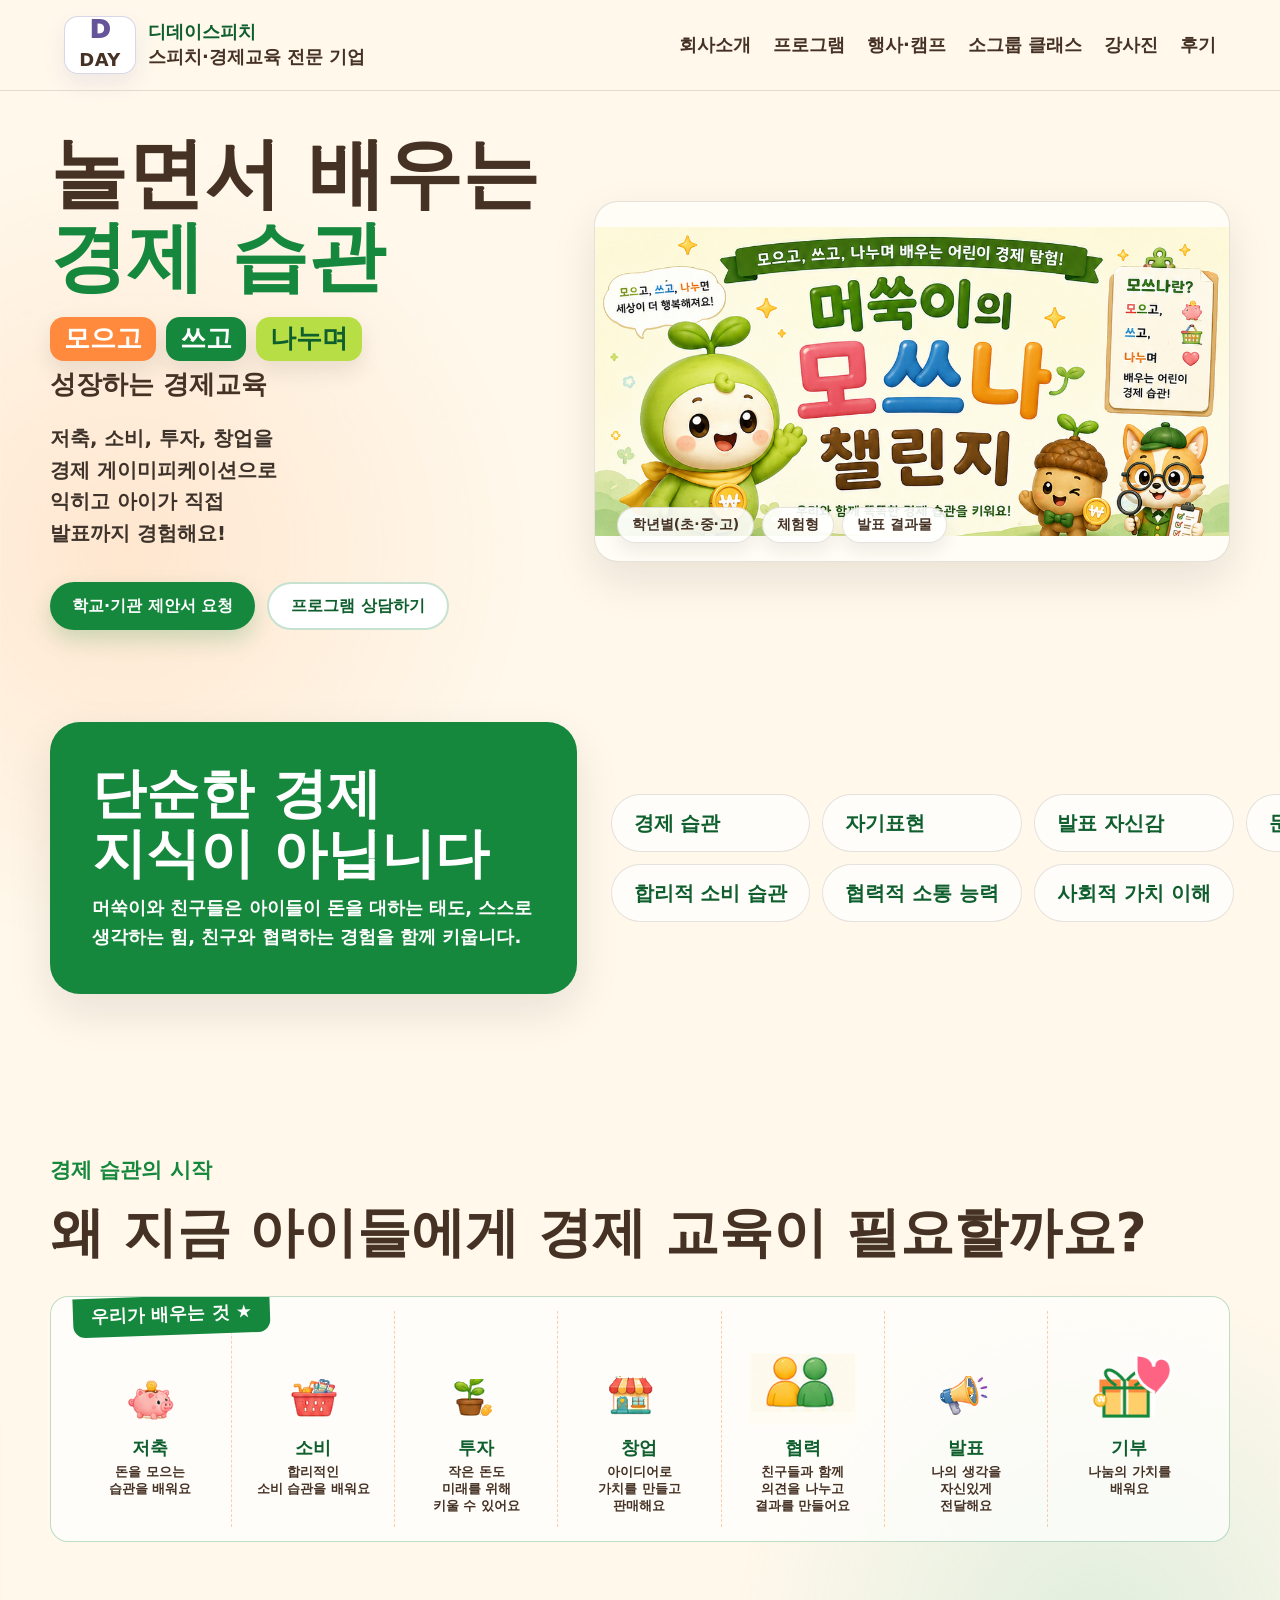
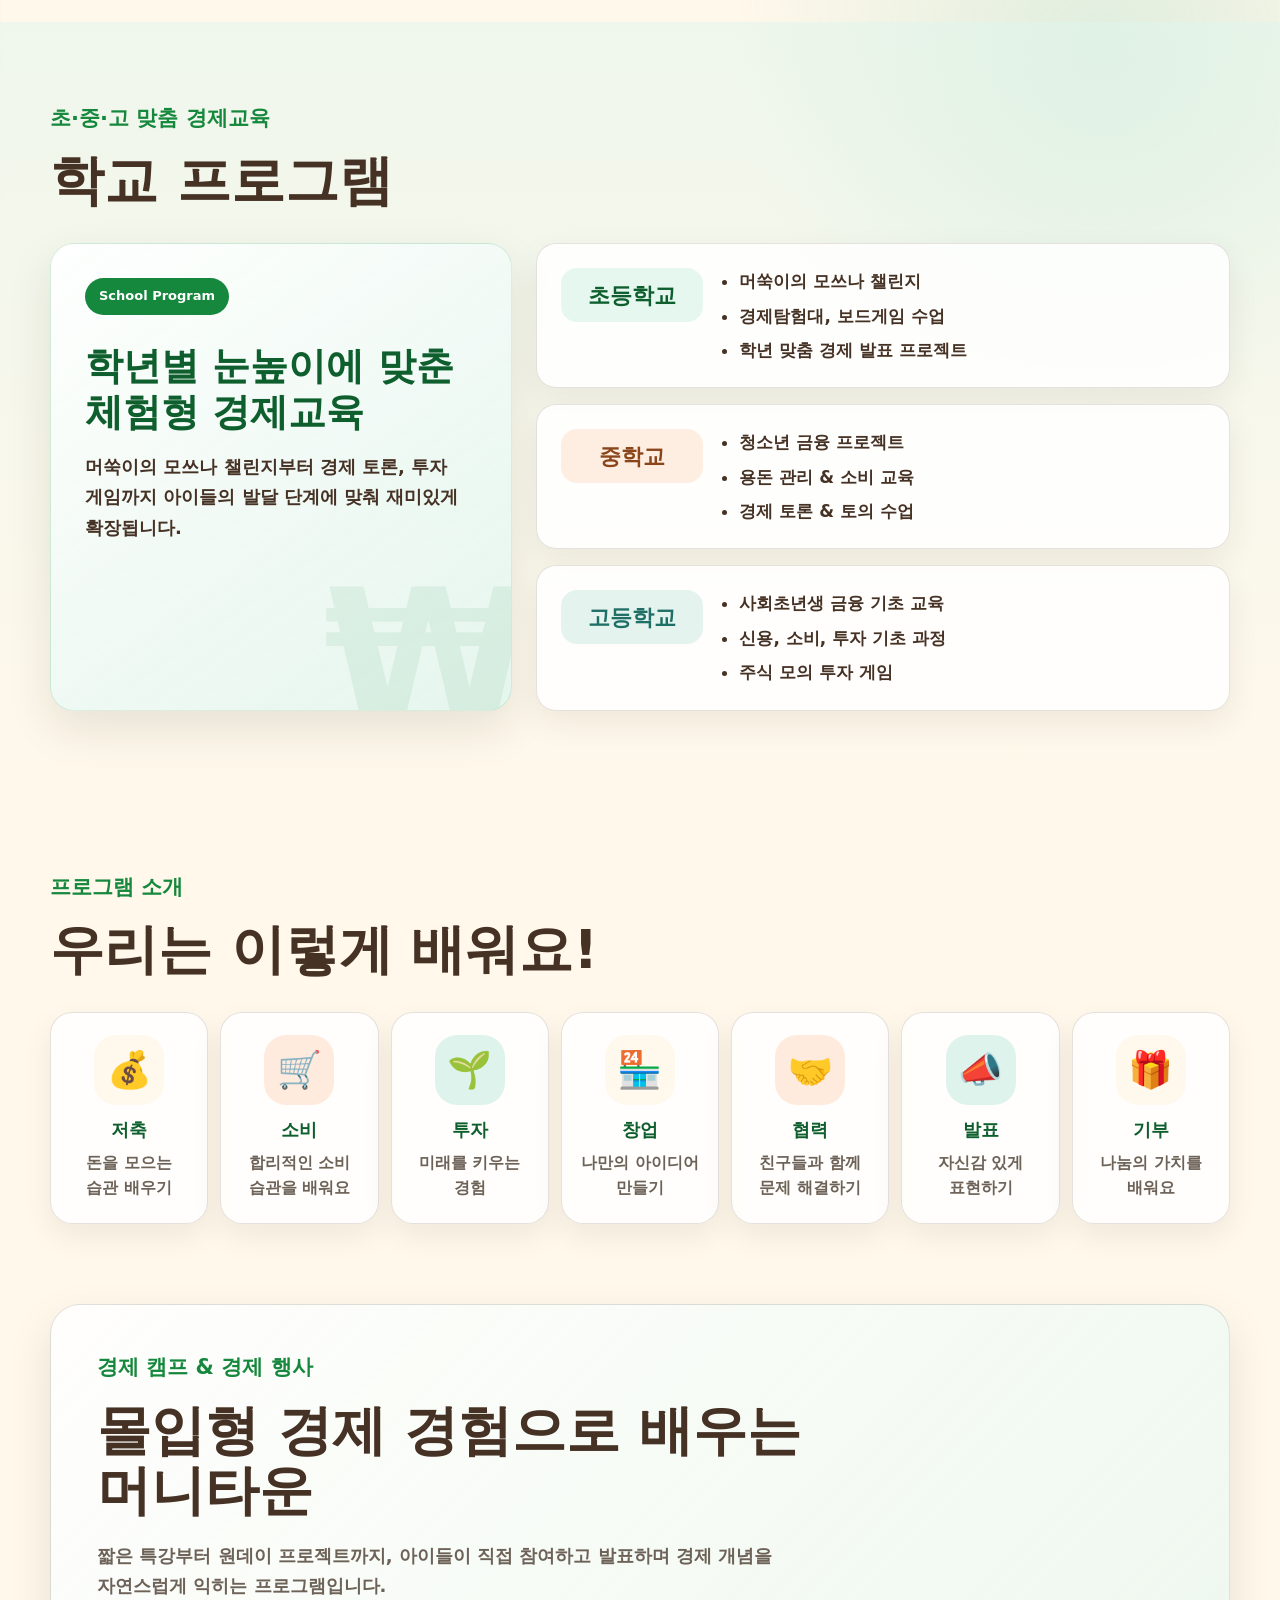
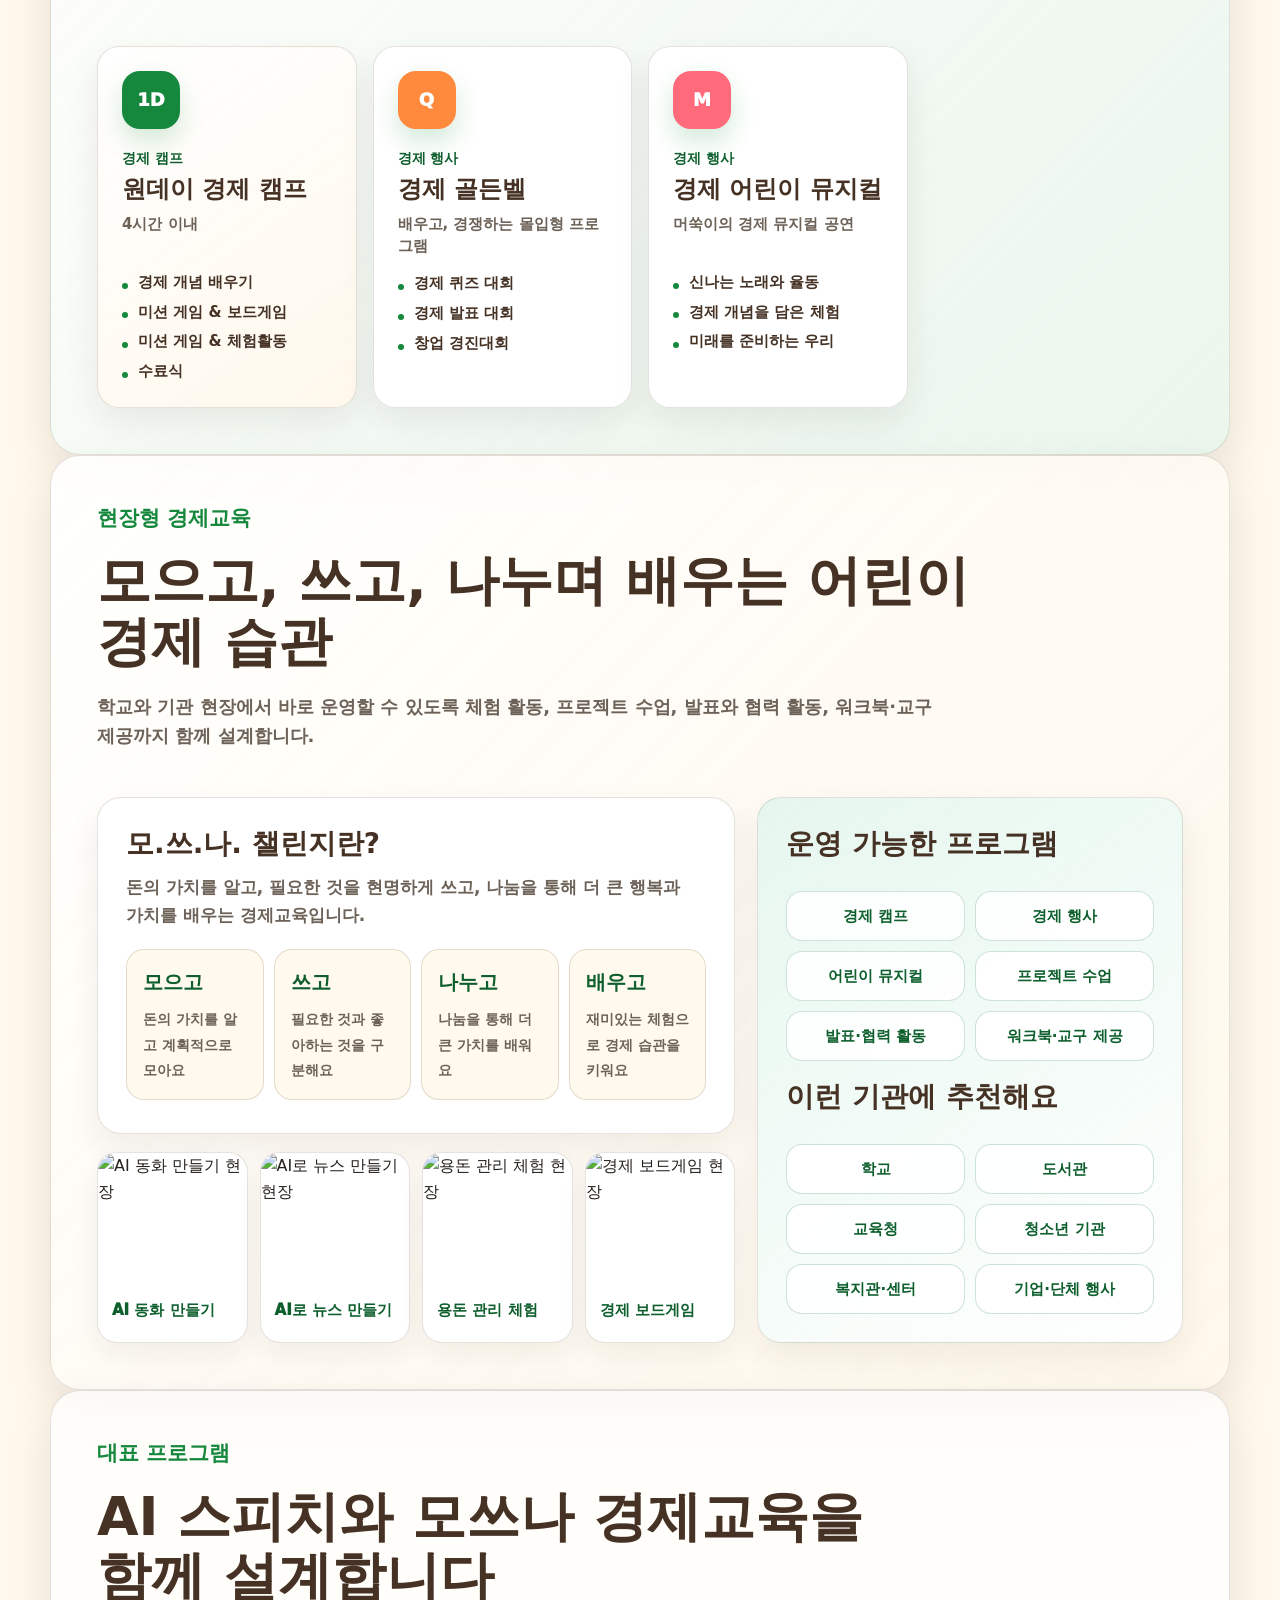
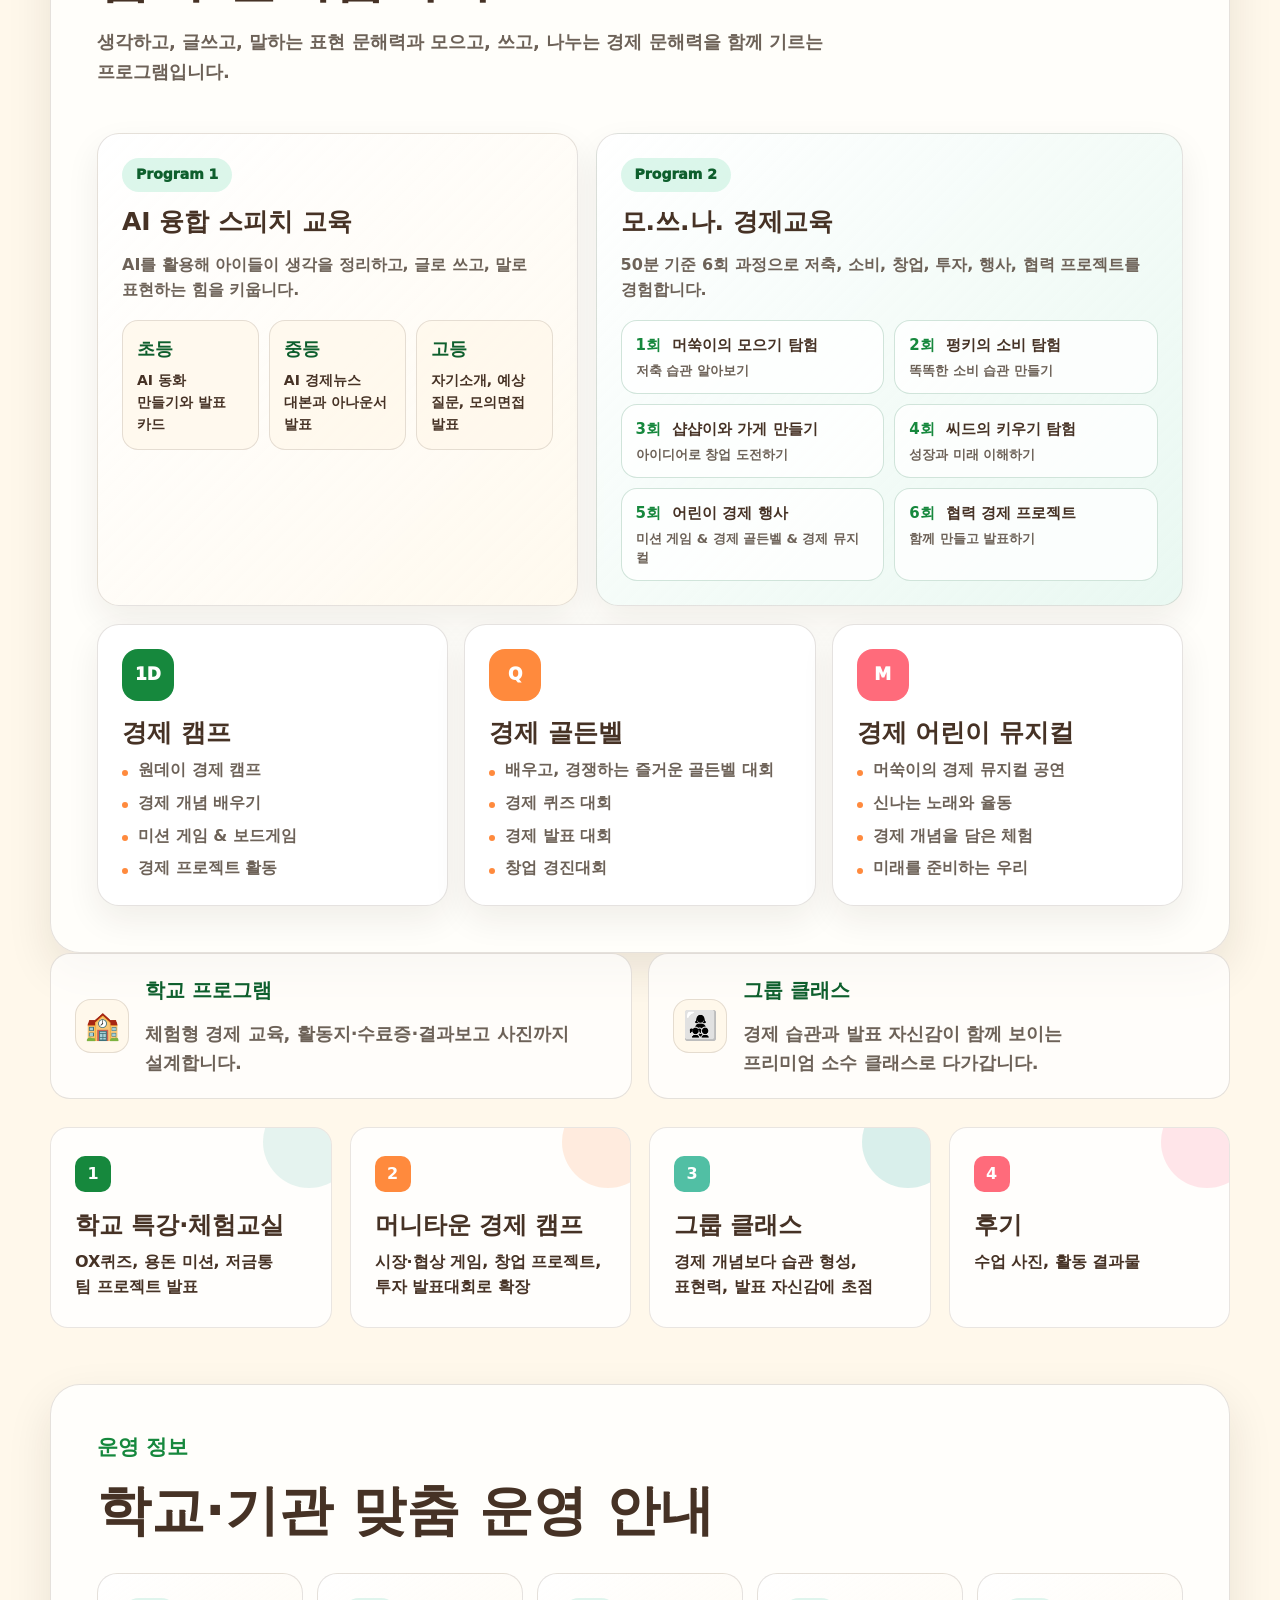
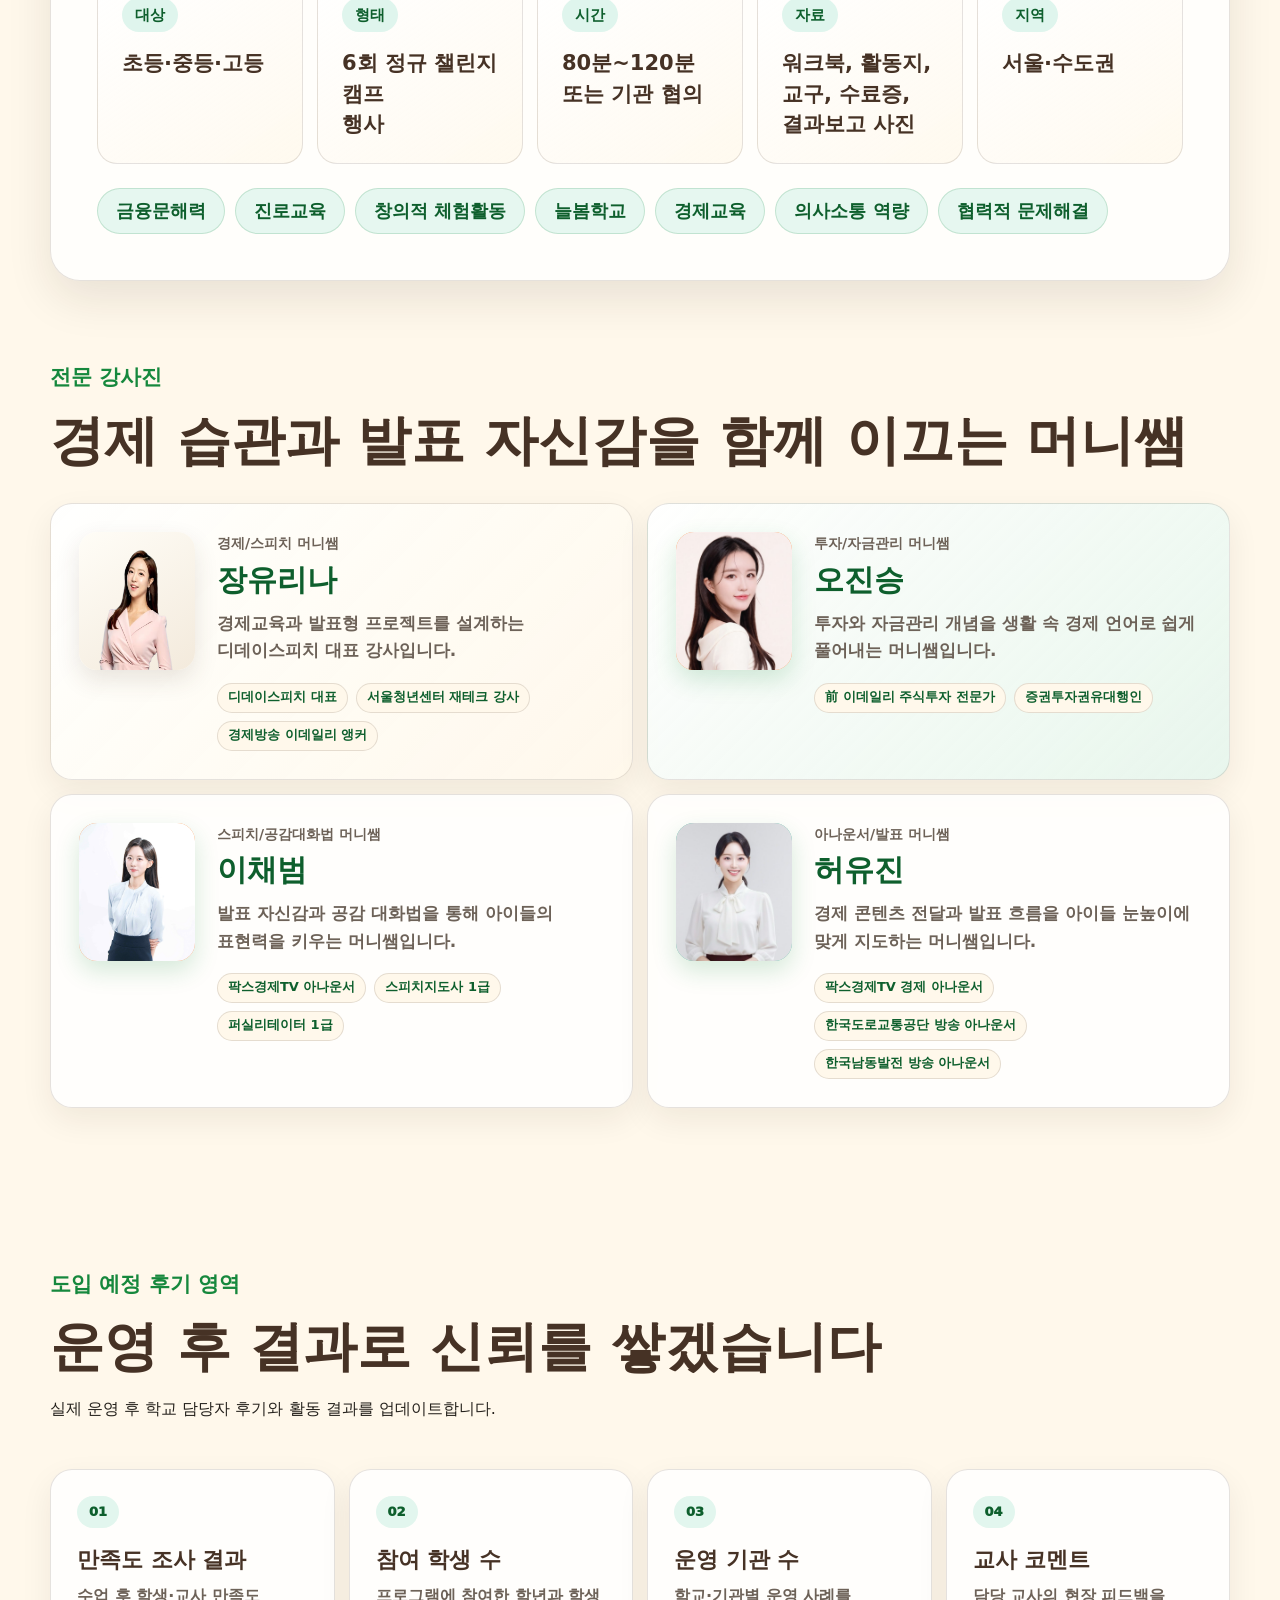
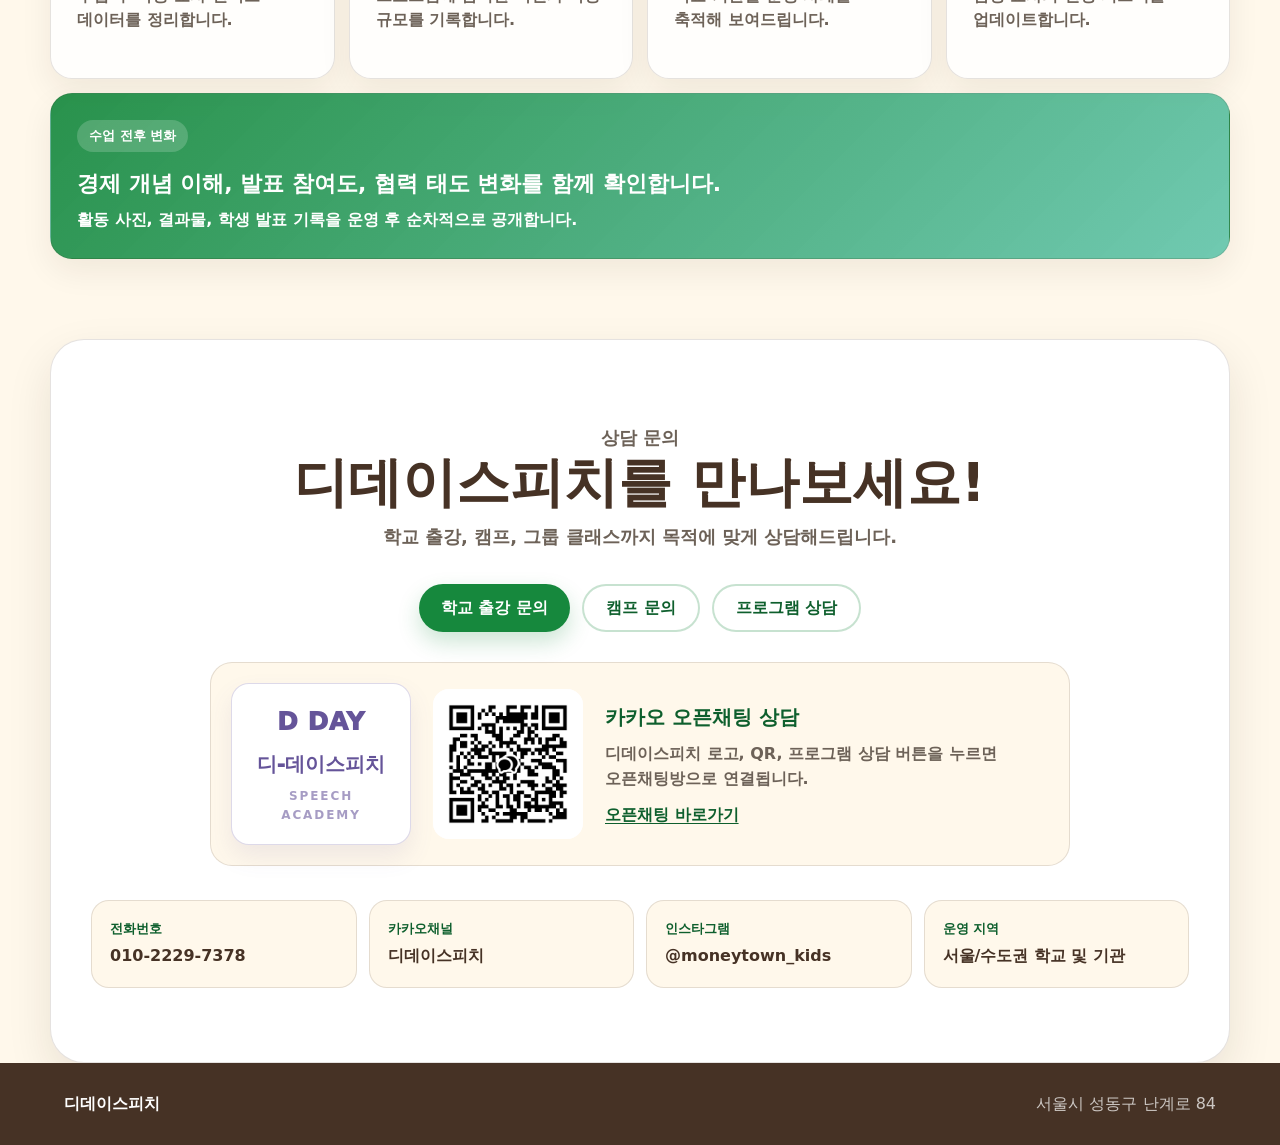
==== index.html @ 986b4254 "Add files via upload" ====
﻿<!doctype html>
<html lang="ko">
  <head>
    <meta charset="utf-8" />
    <meta name="viewport" content="width=device-width, initial-scale=1" />
    <title>머쑥이와 친구들 | 어린이 경제 교육 프로그램</title>
    <meta
      name="description"
      content="머쑥이와 친구들과 함께 경제 미션을 해결하며 똑똑한 돈 습관과 발표 자신감을 키우는 어린이 경제 교육 프로그램입니다."
    />
    <link rel="stylesheet" href="./styles.css" />
  </head>
  <body>
    <header class="site-header">
      <a class="brand" href="#top" aria-label="머쑥이와 친구들 홈">
        <span class="brand-logo dday-brand-logo" aria-hidden="true">
          <b>D</b>
          <small>DAY</small>
        </span>
        <span>
          <strong>디데이스피치</strong>
          <small>스피치·경제교육 전문 기업</small>
        </span>
      </a>
      <nav class="nav" aria-label="주요 메뉴">
        <a href="./about.html">회사소개</a>
        <a href="#characters">프로그램</a>
        <a href="#camp">행사·캠프</a>
        <a href="#small-group">소그룹 클래스</a>
        <a href="#teachers">강사진</a>
        <a href="#reviews">후기</a>
      </nav>
    </header>

    <main id="top">
      <section class="hero section">
        <div class="hero-copy">
          <h1><span class="title-line">놀면서 배우는</span><br /><span>경제 습관</span></h1>
          <div class="mosseuna-statement" aria-label="모쓰나 브랜드 메시지">
            <span class="mosseuna-word mosseuna-mo">모으고</span>
            <span class="mosseuna-word mosseuna-sseu">쓰고</span>
            <span class="mosseuna-word mosseuna-na">나누며</span>
            <strong>성장하는 경제교육</strong>
          </div>
          <p class="hero-lead">
            저축, 소비, 투자, 창업을<br />
            경제 게이미피케이션으로<br />
            익히고 아이가 직접<br />
            발표까지 경험해요!
          </p>
          <div class="hero-actions">
            <a class="button primary" href="#contact">학교·기관 제안서 요청</a>
            <a class="button secondary" href="https://open.kakao.com/o/sc5iolvi" target="_blank" rel="noopener">프로그램 상담하기</a>
          </div>
        </div>
        <div class="hero-visual" aria-label="머니타운 캐릭터 소개 이미지">
          <div class="hero-badges" aria-label="프로그램 특징">
            <span>학년별(초·중·고)</span>
            <span>체험형</span>
            <span>발표 결과물</span>
          </div>
          <img src="./mosseuna-challenge-hero.png" alt="머쑥이의 모쓰나 챌린지" />
        </div>
      </section>

      <section class="section proof-section">
        <div class="proof-copy">
          <h2>단순한 경제 지식이 아닙니다</h2>
          <p>
            머쑥이와 친구들은 아이들이 돈을 대하는 태도, 스스로 생각하는 힘,
            친구와 협력하는 경험을 함께 키웁니다.
          </p>
        </div>
        <div class="proof-points">
          <span>경제 습관</span>
          <span>자기표현</span>
          <span>발표 자신감</span>
          <span>문제 해결력</span>
                    <span>합리적 소비 습관</span>
          <span>협력적 소통 능력</span>
          <span>사회적 가치 이해</span>
        </div>
      </section>

      <section class="section" id="why">
        <div class="section-heading">
          <p class="eyebrow">경제 습관의 시작</p>
          <h2>왜 지금 아이들에게 경제 교육이 필요할까요?</h2>
        </div>
        <div class="learn-strip">
          <article>
            <img class="learn-icon" src="./learn-saving.png" alt="" />
            <h3>저축</h3>
            <p>돈을 모으는<br />습관을 배워요</p>
          </article>
          <article>
            <img class="learn-icon" src="./learn-spending.png" alt="" />
            <h3>소비</h3>
            <p>합리적인<br />소비 습관을 배워요</p>
          </article>
          <article>
            <img class="learn-icon" src="./learn-investing.png" alt="" />
            <h3>투자</h3>
            <p>작은 돈도<br />미래를 위해<br />키울 수 있어요</p>
          </article>
          <article>
            <img class="learn-icon" src="./learn-startup.png" alt="" />
            <h3>창업</h3>
            <p>아이디어로<br />가치를 만들고<br />판매해요</p>
          </article>
          <article>
            <img class="learn-icon" src="./learn-teamwork.png" alt="" />
            <h3>협력</h3>
            <p>친구들과 함께<br />의견을 나누고<br />결과를 만들어요</p>
          </article>
          <article>
            <img class="learn-icon" src="./learn-presentation.png" alt="" />
            <h3>발표</h3>
            <p>나의 생각을<br />자신있게<br />전달해요</p>
          </article>
          <article>
            <img class="learn-icon" src="./learn-giving.png" alt="" />
            <h3>기부</h3>
            <p>나눔의 가치를<br />배워요</p>
          </article>
        </div>
      </section>

      <section class="section character-section" id="characters">
        <div class="section-heading">
          <p class="eyebrow">초·중·고 맞춤 경제교육</p>
          <h2>학교 프로그램</h2>
        </div>
        <div class="school-program-visual">
          <div class="school-program-lead">
            <span>School Program</span>
            <h3>학년별 눈높이에 맞춘 체험형 경제교육</h3>
            <p>
              머쑥이의 모쓰나 챌린지부터 경제 토론, 투자 게임까지
              아이들의 발달 단계에 맞춰 재미있게 확장됩니다.
            </p>
          </div>
          <div class="school-program-cards">
            <article>
              <span class="school-level">초등학교</span>
              <ul>
                <li>머쑥이의 모쓰나 챌린지</li>
                <li>경제탐험대, 보드게임 수업</li>
                <li>학년 맞춤 경제 발표 프로젝트</li>
              </ul>
            </article>
            <article>
              <span class="school-level">중학교</span>
              <ul>
                <li>청소년 금융 프로젝트</li>
                <li>용돈 관리 & 소비 교육</li>
                <li>경제 토론 & 토의 수업</li>
              </ul>
            </article>
            <article>
              <span class="school-level">고등학교</span>
              <ul>
                <li>사회초년생 금융 기초 교육</li>
                <li>신용, 소비, 투자 기초 과정</li>
                <li>주식 모의 투자 게임</li>
              </ul>
            </article>
          </div>
        </div>
      </section>

      <section class="section learning-section">
        <div class="section-heading">
          <p class="eyebrow">프로그램 소개</p>
          <h2>우리는 이렇게 배워요!</h2>
        </div>
        <div class="learn-grid">
          <article><span class="learn-grid-emoji">💰</span><h3>저축</h3><p>돈을 모으는<br />습관 배우기</p></article>
          <article><span class="learn-grid-emoji">🛒</span><h3>소비</h3><p>합리적인 소비<br /><span class="nowrap">습관을 배워요</span></p></article>
          <article><span class="learn-grid-emoji">🌱</span><h3>투자</h3><p>미래를 키우는 경험</p></article>
          <article><span class="learn-grid-emoji">🏪</span><h3>창업</h3><p>나만의 아이디어<br />만들기</p></article>
          <article><span class="learn-grid-emoji">🤝</span><h3>협력</h3><p>친구들과 함께<br /><span class="nowrap">문제 해결하기</span></p></article>
          <article><span class="learn-grid-emoji">📣</span><h3>발표</h3><p>자신감 있게<br />표현하기</p></article>
          <article><span class="learn-grid-emoji">🎁</span><h3>기부</h3><p>나눔의 가치를<br />배워요</p></article>
        </div>
      </section>

      <section class="section event-camp-section" id="camp">
        <div class="section-heading">
          <p class="eyebrow">경제 캠프 & 경제 행사</p>
          <h2>몰입형 경제 경험으로 배우는 머니타운</h2>
          <p>
            짧은 특강부터 원데이 프로젝트까지, 아이들이 직접 참여하고 발표하며
            경제 개념을 자연스럽게 익히는 프로그램입니다.
          </p>
        </div>
        <div class="event-camp-grid">
          <article class="event-camp-card featured">
            <div class="event-camp-icon" aria-hidden="true">1D</div>
            <p class="event-camp-kicker">경제 캠프</p>
            <h3>원데이 경제 캠프</h3>
            <strong>4시간 이내</strong>
            <ul>
              <li>경제 개념 배우기</li>
              <li>미션 게임 & 보드게임</li>
              <li>미션 게임 & 체험활동</li>
              <li>수료식</li>
            </ul>
          </article>
          <article class="event-camp-card">
            <div class="event-camp-icon orange" aria-hidden="true">Q</div>
            <p class="event-camp-kicker">경제 행사</p>
            <h3>경제 골든벨</h3>
            <strong>배우고, 경쟁하는 몰입형 프로그램</strong>
            <ul>
              <li>경제 퀴즈 대회</li>
              <li>경제 발표 대회</li>
              <li>창업 경진대회</li>
            </ul>
          </article>
          <article class="event-camp-card">
            <div class="event-camp-icon pink" aria-hidden="true">M</div>
            <p class="event-camp-kicker">경제 행사</p>
            <h3>경제 어린이 뮤지컬</h3>
            <strong>머쑥이의 경제 뮤지컬 공연</strong>
            <ul>
              <li>신나는 노래와 율동</li>
              <li>경제 개념을 담은 체험</li>
              <li>미래를 준비하는 우리</li>
            </ul>
          </article>
        </div>
      </section>

      <section class="section field-program-section">
        <div class="section-heading">
          <p class="eyebrow">현장형 경제교육</p>
          <h2>모으고, 쓰고, 나누며 배우는 어린이 경제 습관</h2>
          <p>
            학교와 기관 현장에서 바로 운영할 수 있도록 체험 활동, 프로젝트 수업,
            발표와 협력 활동, 워크북·교구 제공까지 함께 설계합니다.
          </p>
        </div>
        <div class="field-program-layout">
          <div class="field-program-copy">
            <article class="mosseuna-definition">
              <h3>모.쓰.나. 챌린지란?</h3>
              <p>돈의 가치를 알고, 필요한 것을 현명하게 쓰고, 나눔을 통해 더 큰 행복과 가치를 배우는 경제교육입니다.</p>
              <div class="mosseuna-meaning-grid">
                <div><b>모으고</b><span>돈의 가치를 알고 계획적으로 모아요</span></div>
                <div><b>쓰고</b><span>필요한 것과 좋아하는 것을 구분해요</span></div>
                <div><b>나누고</b><span>나눔을 통해 더 큰 가치를 배워요</span></div>
                <div><b>배우고</b><span>재미있는 체험으로 경제 습관을 키워요</span></div>
              </div>
            </article>
            <div class="field-photo-grid" aria-label="현장 활동 예시">
              <article>
                <img src="./assets/리플렛1.jpg" alt="AI 동화 만들기 현장" />
                <strong>AI 동화 만들기</strong>
              </article>
              <article>
                <img src="./assets/리플렛1.jpg" alt="AI로 뉴스 만들기 현장" />
                <strong>AI로 뉴스 만들기</strong>
              </article>
              <article>
                <img src="./assets/리플렛1.jpg" alt="용돈 관리 체험 현장" />
                <strong>용돈 관리 체험</strong>
              </article>
              <article>
                <img src="./assets/리플렛1.jpg" alt="경제 보드게임 현장" />
                <strong>경제 보드게임</strong>
              </article>
            </div>
          </div>
          <aside class="field-program-panel">
            <h3>운영 가능한 프로그램</h3>
            <div class="field-program-items">
              <span>경제 캠프</span>
              <span>경제 행사</span>
              <span>어린이 뮤지컬</span>
              <span>프로젝트 수업</span>
              <span>발표·협력 활동</span>
              <span>워크북·교구 제공</span>
            </div>
            <h3>이런 기관에 추천해요</h3>
            <div class="field-target-grid">
              <span>학교</span>
              <span>도서관</span>
              <span>교육청</span>
              <span>청소년 기관</span>
              <span>복지관·센터</span>
              <span>기업·단체 행사</span>
            </div>
          </aside>
        </div>
      </section>

      <section class="section leaflet-section" id="leaflet-programs">
        <div class="section-heading">
          <p class="eyebrow">대표 프로그램</p>
          <h2>AI 스피치와 모쓰나 경제교육을 함께 설계합니다</h2>
          <p>
            생각하고, 글쓰고, 말하는 표현 문해력과 모으고, 쓰고, 나누는
            경제 문해력을 함께 기르는 프로그램입니다.
          </p>
        </div>
        <div class="leaflet-program-grid">
          <article class="leaflet-program-card speech">
            <span>Program 1</span>
            <h3>AI 융합 스피치 교육</h3>
            <p>AI를 활용해 아이들이 생각을 정리하고, 글로 쓰고, 말로 표현하는 힘을 키웁니다.</p>
            <div class="leaflet-levels">
              <div>
                <strong>초등</strong>
                <p>AI 동화 만들기와 발표 카드</p>
              </div>
              <div>
                <strong>중등</strong>
                <p>AI 경제뉴스 대본과 아나운서 발표</p>
              </div>
              <div>
                <strong>고등</strong>
                <p>자기소개, 예상 질문, 모의면접 발표</p>
              </div>
            </div>
          </article>
          <article class="leaflet-program-card economy">
            <span>Program 2</span>
            <h3>모.쓰.나. 경제교육</h3>
            <p>50분 기준 6회 과정으로 저축, 소비, 창업, 투자, 행사, 협력 프로젝트를 경험합니다.</p>
            <ol class="challenge-steps">
              <li><b>1회</b> 머쑥이의 모으기 탐험<small>저축 습관 알아보기</small></li>
              <li><b>2회</b> 펑키의 소비 탐험<small>똑똑한 소비 습관 만들기</small></li>
              <li><b>3회</b> 샵샵이와 가게 만들기<small>아이디어로 창업 도전하기</small></li>
              <li><b>4회</b> 씨드의 키우기 탐험<small>성장과 미래 이해하기</small></li>
              <li><b>5회</b> 어린이 경제 행사<small>미션 게임 & 경제 골든벨 & 경제 뮤지컬</small></li>
              <li><b>6회</b> 협력 경제 프로젝트<small>함께 만들고 발표하기</small></li>
            </ol>
          </article>
        </div>
        <div class="leaflet-mini-grid">
          <article>
            <span class="program-icon">1D</span>
            <h3>경제 캠프</h3>
            <ul>
              <li>원데이 경제 캠프</li>
              <li>경제 개념 배우기</li>
              <li>미션 게임 & 보드게임</li>
              <li>경제 프로젝트 활동</li>
            </ul>
          </article>
          <article>
            <span class="program-icon orange">Q</span>
            <h3>경제 골든벨</h3>
            <ul>
              <li>배우고, 경쟁하는 즐거운 골든벨 대회</li>
              <li>경제 퀴즈 대회</li>
              <li>경제 발표 대회</li>
              <li>창업 경진대회</li>
            </ul>
          </article>
          <article>
            <span class="program-icon pink">M</span>
            <h3>경제 어린이 뮤지컬</h3>
            <ul>
              <li>머쑥이의 경제 뮤지컬 공연</li>
              <li>신나는 노래와 율동</li>
              <li>경제 개념을 담은 체험</li>
              <li>미래를 준비하는 우리</li>
            </ul>
          </article>
        </div>
      </section>

      <section class="section split-note" id="small-group">
        <article>
          <span class="note-icon" aria-hidden="true">🏫</span>
          <strong>학교 프로그램</strong>
          <p>체험형 경제 교육, 활동지·수료증·결과보고 사진까지 설계합니다.</p>
        </article>
        <article>
          <span class="note-icon" aria-hidden="true">👩‍👧‍👦</span>
          <strong>그룹 클래스</strong>
          <p>경제 습관과 발표 자신감이 함께 보이는<br />프리미엄 소수 클래스로 다가갑니다.</p>
        </article>
      </section>

      <section class="section top-core">
        <div class="core-card-grid">
          <article>
            <span>1</span>
            <h3>학교 특강·체험교실</h3>
            <p>OX퀴즈, 용돈 미션, 저금통<br />팀 프로젝트 발표</p>
          </article>
          <article>
            <span>2</span>
            <h3>머니타운 경제 캠프</h3>
            <p>시장·협상 게임, 창업 프로젝트, 투자 발표대회로 확장</p>
          </article>
          <article>
            <span>3</span>
            <h3>그룹 클래스</h3>
            <p>경제 개념보다 습관 형성, 표현력, 발표 자신감에 초점</p>
          </article>
          <article>
            <span>4</span>
            <h3>후기</h3>
            <p>수업 사진, 활동 결과물</p>
          </article>
        </div>
      </section>

      <section class="section operation-section">
        <div class="section-heading">
          <p class="eyebrow">운영 정보</p>
          <h2>학교·기관 맞춤 운영 안내</h2>
        </div>
        <div class="operation-grid">
          <article>
            <span>대상</span>
            <strong>초등·중등·고등</strong>
          </article>
          <article>
            <span>형태</span>
            <strong>6회 정규 챌린지<br />캠프<br />행사</strong>
          </article>
          <article>
            <span>시간</span>
            <strong>80분~120분<br />또는 기관 협의</strong>
          </article>
          <article>
            <span>자료</span>
            <strong>워크북, 활동지, 교구, 수료증, 결과보고 사진</strong>
          </article>
          <article>
            <span>지역</span>
            <strong>서울·수도권</strong>
          </article>
        </div>
        <div class="education-keywords" aria-label="공교육 연계 키워드">
          <span>금융문해력</span>
          <span>진로교육</span>
          <span>창의적 체험활동</span>
          <span>늘봄학교</span>
          <span>경제교육</span>
          <span>의사소통 역량</span>
          <span>협력적 문제해결</span>
        </div>
      </section>

      <section class="section teachers-section" id="teachers">
        <div class="section-heading">
          <p class="eyebrow">전문 강사진</p>
          <h2>경제 습관과 발표 자신감을 함께 이끄는 머니쌤</h2>
        </div>
        <div class="teacher-grid">
          <article class="teacher-card lead-teacher">
            <img class="teacher-photo" src="./assets/teacher-jang-yurina.png" alt="장유리나 프로필 사진" />
            <div>
              <small>경제/스피치 머니쌤</small>
              <strong>장유리나</strong>
              <p>경제교육과 발표형 프로젝트를 설계하는 디데이스피치 대표 강사입니다.</p>
              <ul>
                <li>디데이스피치 대표</li>
                <li>서울청년센터 재테크 강사</li>
                <li>경제방송 이데일리 앵커</li>
              </ul>
            </div>
          </article>
          <article class="teacher-card vice-teacher">
            <img class="teacher-photo" src="[data-uri]" alt="오진승 프로필 사진" />
            <div>
              <small>투자/자금관리 머니쌤</small>
              <strong>오진승</strong>
              <p>투자와 자금관리 개념을 생활 속 경제 언어로 쉽게 풀어내는 머니쌤입니다.</p>
              <ul>
                <li>前 이데일리 주식투자 전문가</li>
                <li>증권투자권유대행인</li>
              </ul>
            </div>
          </article>
          <article class="teacher-card">
            <img class="teacher-photo" src="./assets/teacher-lee-chaebeom.jpg" alt="이채범 프로필 사진" />
            <div>
              <small>스피치/공감대화법 머니쌤</small>
              <strong>이채범</strong>
              <p>발표 자신감과 공감 대화법을 통해 아이들의 표현력을 키우는 머니쌤입니다.</p>
              <ul>
                <li>팍스경제TV 아나운서</li>
                <li>스피치지도사 1급</li>
                <li>퍼실리테이터 1급</li>
              </ul>
            </div>
          </article>
          <article class="teacher-card">
            <img class="teacher-photo" src="[data-uri]" alt="허유진 프로필 사진" />
            <div>
              <small>아나운서/발표 머니쌤</small>
              <strong>허유진</strong>
              <p>경제 콘텐츠 전달과 발표 흐름을 아이들 눈높이에 맞게 지도하는 머니쌤입니다.</p>
              <ul>
                <li>팍스경제TV 경제 아나운서</li>
                <li>한국도로교통공단 방송 아나운서</li>
                <li>한국남동발전 방송 아나운서</li>
              </ul>
            </div>
          </article>
        </div>
      </section>

      <section class="section reviews" id="reviews">
        <div class="section-heading">
          <p class="eyebrow">도입 예정 후기 영역</p>
          <h2>운영 후 결과로 신뢰를 쌓겠습니다</h2>
          <p>실제 운영 후 학교 담당자 후기와 활동 결과를 업데이트합니다.</p>
        </div>
        <div class="review-grid">
          <article class="review-metric">
            <span>01</span>
            <h3>만족도 조사 결과</h3>
            <p>수업 후 학생·교사 만족도 데이터를 정리합니다.</p>
          </article>
          <article class="review-metric">
            <span>02</span>
            <h3>참여 학생 수</h3>
            <p>프로그램에 참여한 학년과 학생 규모를 기록합니다.</p>
          </article>
          <article class="review-metric">
            <span>03</span>
            <h3>운영 기관 수</h3>
            <p>학교·기관별 운영 사례를 축적해 보여드립니다.</p>
          </article>
          <article class="review-metric">
            <span>04</span>
            <h3>교사 코멘트</h3>
            <p>담당 교사의 현장 피드백을 업데이트합니다.</p>
          </article>
          <article class="review-change">
            <span>수업 전후 변화</span>
            <h3>경제 개념 이해, 발표 참여도, 협력 태도 변화를 함께 확인합니다.</h3>
            <p>활동 사진, 결과물, 학생 발표 기록을 운영 후 순차적으로 공개합니다.</p>
          </article>
        </div>
      </section>

      <section class="section contact-section" id="contact">
        <p class="eyebrow">상담 문의</p>
        <h2>디데이스피치를 만나보세요!</h2>
        <p>학교 출강, 캠프, 그룹 클래스까지 목적에 맞게 상담해드립니다.</p>
        <div class="contact-actions">
          <a class="button primary" href="tel:01022297378">학교 출강 문의</a>
          <a class="button secondary" href="tel:01022297378">캠프 문의</a>
          <a class="button secondary" href="https://open.kakao.com/o/sc5iolvi" target="_blank" rel="noopener">프로그램 상담</a>
        </div>
        <div class="kakao-consult">
          <a class="dday-logo-link" href="https://open.kakao.com/o/sc5iolvi" target="_blank" rel="noopener" aria-label="디데이스피치 오픈채팅 바로가기">
            <span class="dday-mark">D DAY</span>
            <strong>디-데이스피치</strong>
            <small>Speech Academy</small>
          </a>
          <img src="./mussook-kakao-qr.png" alt="디데이스피치 카카오 오픈채팅 QR" />
          <div>
            <strong>카카오 오픈채팅 상담</strong>
            <p>디데이스피치 로고, QR, 프로그램 상담 버튼을 누르면 오픈채팅방으로 연결됩니다.</p>
            <a href="https://open.kakao.com/o/sc5iolvi" target="_blank" rel="noopener">오픈채팅 바로가기</a>
          </div>
        </div>
        <dl class="contact-info">
          <div><dt>전화번호</dt><dd><a href="tel:01022297378">010-2229-7378</a></dd></div>
          <div><dt>카카오채널</dt><dd>디데이스피치</dd></div>
          <div><dt>인스타그램</dt><dd>@moneytown_kids</dd></div>
          <div><dt>운영 지역</dt><dd>서울/수도권 학교 및 기관</dd></div>
        </dl>
      </section>
    </main>

    <footer class="footer">
      <strong>디데이스피치</strong>
      <span>서울시 성동구 난계로 84</span>
    </footer>
  </body>
</html>
---- styles.css ----
:root {
  --green: #16883d;
  --green-dark: #0e5f2d;
  --mint: #dff5ed;
  --mint-strong: #51bfa4;
  --cream: #fff8eb;
  --cream-deep: #f5ead7;
  --orange: #ff8a3d;
  --pink: #ff6b7b;
  --brown: #463225;
  --ink: #25211c;
  --muted: #6d6258;
  --line: rgba(70, 50, 37, 0.14);
  --shadow: 0 18px 45px rgba(40, 30, 20, 0.1);
}

* {
  box-sizing: border-box;
}

html {
  scroll-behavior: smooth;
}

body {
  margin: 0;
  color: var(--ink);
  font-family: Pretendard, SUIT, "Apple SD Gothic Neo", "Malgun Gothic", system-ui, sans-serif;
  line-height: 1.6;
  background:
    radial-gradient(circle at 10% 6%, rgba(255, 138, 61, 0.16), transparent 25rem),
    radial-gradient(circle at 86% 18%, rgba(81, 191, 164, 0.18), transparent 23rem),
    var(--cream);
}

a {
  color: inherit;
  text-decoration: none;
}

img {
  display: block;
  max-width: 100%;
}

.site-header {
  position: sticky;
  top: 0;
  z-index: 10;
  display: flex;
  align-items: center;
  justify-content: space-between;
  gap: 24px;
  padding: 16px clamp(20px, 5vw, 72px);
  background: rgba(255, 248, 235, 0.9);
  border-bottom: 1px solid var(--line);
  backdrop-filter: blur(14px);
}

.brand {
  display: flex;
  align-items: center;
  gap: 12px;
  min-width: 300px;
}

.brand-logo {
  width: 72px;
  height: 58px;
  flex: 0 0 auto;
}

.dday-brand-logo {
  display: grid;
  place-items: center;
  color: #655499;
  text-align: center;
  background: #fff;
  border: 1px solid rgba(101, 84, 153, 0.24);
  border-radius: 14px;
  box-shadow: 0 10px 22px rgba(101, 84, 153, 0.1);
}

.dday-brand-logo b {
  display: block;
  font-size: 25px;
  font-weight: 950;
  line-height: 0.9;
}

.dday-brand-logo small {
  display: block;
  margin: 0;
  color: #655499;
  font-size: 10px;
  font-weight: 950;
  line-height: 1;
  letter-spacing: 0.02em;
}

.brand strong,
.brand small {
  display: block;
}

.brand strong {
  font-size: 18px;
  color: var(--green-dark);
  line-height: 1.15;
}

.brand small {
  margin-top: 3px;
  color: var(--brown);
  font-size: 18px;
  font-weight: 700;
  line-height: 1.2;
}

.nav {
  display: flex;
  align-items: center;
  justify-content: flex-end;
  gap: 22px;
  font-size: 18px;
  font-weight: 700;
  color: var(--brown);
}

.nav a {
  white-space: nowrap;
}

.nav-cta,
.button {
  display: inline-flex;
  align-items: center;
  justify-content: center;
  min-height: 48px;
  padding: 0 22px;
  border-radius: 999px;
  font-weight: 900;
}

.nav-cta,
.button.primary {
  color: white;
  background: var(--green);
  box-shadow: 0 10px 22px rgba(22, 136, 61, 0.22);
}

.button.secondary {
  color: var(--green-dark);
  background: white;
  border: 2px solid rgba(22, 136, 61, 0.24);
}

.section {
  width: min(1180px, calc(100% - 40px));
  margin: 0 auto;
  padding: 80px 0;
}

.hero {
  display: grid;
  grid-template-columns: minmax(420px, 0.88fr) minmax(500px, 1.12fr);
  gap: 44px;
  align-items: center;
  min-height: auto;
  padding-top: 42px;
  padding-bottom: 12px;
}

.eyebrow {
  margin: 0 0 14px;
  color: var(--green);
  font-size: 21px;
  font-weight: 900;
  letter-spacing: 0;
}

h1,
h2,
h3,
p {
  word-break: keep-all;
}

h1 {
  margin: 0;
  color: var(--brown);
  font-size: clamp(48px, 6vw, 82px);
  line-height: 1.08;
  letter-spacing: 0;
}

h1 span {
  color: var(--green);
}

h1 .title-line {
  display: inline-block;
  color: var(--brown);
  white-space: nowrap;
}

.mosseuna-statement {
  display: flex;
  flex-wrap: wrap;
  align-items: center;
  gap: 8px 10px;
  max-width: 620px;
  margin-top: 18px;
  font-size: clamp(20px, 2vw, 30px);
  font-weight: 950;
  line-height: 1.25;
}

.mosseuna-word {
  display: inline-flex;
  align-items: center;
  min-height: 44px;
  padding: 0 14px;
  color: #fff;
  border-radius: 14px;
  box-shadow: 0 10px 22px rgba(40, 30, 20, 0.1);
}

.mosseuna-mo {
  background: var(--orange);
}

.mosseuna-sseu {
  background: var(--green);
}

.mosseuna-na {
  color: var(--green-dark);
  background: #b7df45;
}

.mosseuna-statement strong {
  color: var(--brown);
  font-weight: 950;
}

h2 {
  margin: 0;
  color: var(--brown);
  font-size: clamp(34px, 4.2vw, 58px);
  line-height: 1.12;
  letter-spacing: 0;
}

h3 {
  margin: 0 0 8px;
  color: var(--brown);
  font-size: 22px;
  line-height: 1.25;
}

.hero-lead {
  max-width: 620px;
  margin: 22px 0 0;
  color: #3e332b;
  font-size: clamp(17px, 1.55vw, 21px);
  font-weight: 700;
}

.hero-actions,
.contact-actions {
  display: flex;
  flex-wrap: wrap;
  gap: 12px;
  margin-top: 32px;
}

.trust-row {
  display: flex;
  flex-wrap: wrap;
  gap: 10px;
  margin-top: 28px;
}

.trust-row span,
.target-tags span,
.proof-points span {
  display: inline-flex;
  align-items: center;
  min-height: 36px;
  padding: 0 14px;
  color: var(--green-dark);
  font-size: 14px;
  font-weight: 900;
  background: rgba(255, 255, 255, 0.75);
  border: 1px solid var(--line);
  border-radius: 999px;
}

.hero-visual {
  position: relative;
  overflow: hidden;
  border: 1px solid var(--line);
  border-radius: 24px;
  background: #fffdf5;
  box-shadow: var(--shadow);
}

.hero-visual img {
  width: 100%;
  height: clamp(260px, 28vw, 360px);
  object-fit: contain;
  object-position: center;
}

.hero-badges {
  position: absolute;
  left: 22px;
  right: auto;
  bottom: 18px;
  z-index: 2;
  display: flex;
  flex-wrap: wrap;
  justify-content: flex-start;
  gap: 8px;
}

.hero-badges span {
  display: inline-flex;
  align-items: center;
  min-height: 36px;
  padding: 0 14px;
  color: var(--brown);
  font-size: 14px;
  font-weight: 900;
  background: rgba(255, 255, 255, 0.9);
  border: 1px solid var(--line);
  border-radius: 999px;
  box-shadow: 0 8px 18px rgba(40, 30, 20, 0.08);
}

.visual-title {
  position: absolute;
  top: 18px;
  left: 18px;
  right: 18px;
  z-index: 2;
  display: grid;
  justify-items: center;
  gap: 4px;
  padding: 16px 18px 18px;
  text-align: center;
  background: rgba(255, 248, 235, 0.94);
  border: 1px solid rgba(70, 50, 37, 0.12);
  border-radius: 22px;
  box-shadow: 0 12px 28px rgba(40, 30, 20, 0.12);
}

.visual-title span {
  color: var(--pink);
  font-size: 18px;
  font-weight: 900;
}

.visual-title strong {
  color: var(--green-dark);
  font-size: clamp(34px, 4.6vw, 64px);
  line-height: 1;
}

.visual-title.compact {
  top: 14px;
}

.visual-title.compact span {
  font-size: 14px;
}

.visual-title.compact strong {
  font-size: clamp(28px, 3.4vw, 44px);
}

.split-note {
  display: grid;
  grid-template-columns: repeat(2, minmax(0, 1fr));
  gap: 16px;
  padding-top: 0;
  padding-bottom: 28px;
}

.split-note article {
  display: grid;
  grid-template-columns: auto 1fr;
  gap: 4px 16px;
  align-items: center;
  padding: 20px 24px;
  background: rgba(255, 255, 255, 0.72);
  border: 1px solid var(--line);
  border-radius: 20px;
}

.note-icon {
  display: grid;
  grid-row: span 2;
  width: 54px;
  height: 54px;
  place-items: center;
  font-size: 28px;
  line-height: 1;
  background: var(--cream);
  border: 1px solid var(--line);
  border-radius: 16px;
}

.split-note strong {
  color: var(--green-dark);
  font-size: 20px;
}

.split-note p,
.program-copy p,
.proof-copy p,
.contact-section > p,
.adult-section p {
  margin: 10px 0 0;
  color: var(--muted);
  font-size: 18px;
  font-weight: 650;
}

.section-heading {
  display: grid;
  gap: 2px;
  margin-bottom: 32px;
}

.top-core {
  padding-top: 0;
  padding-bottom: 56px;
}

.top-core-heading {
  display: flex;
  align-items: baseline;
  gap: 18px;
  margin-bottom: 18px;
}

.top-core-heading h2 {
  font-size: clamp(26px, 2.4vw, 34px);
}

.top-core-heading p {
  margin: 0;
  color: var(--muted);
  font-weight: 700;
}

.core-card-grid {
  display: grid;
  grid-template-columns: repeat(4, minmax(0, 1fr));
  gap: 18px;
}

.core-card-grid article {
  position: relative;
  display: grid;
  align-content: start;
  min-height: 170px;
  overflow: hidden;
  padding: 28px 24px;
  background: rgba(255, 255, 255, 0.82);
  border: 1px solid rgba(73, 51, 36, 0.12);
  border-radius: 18px;
  box-shadow: var(--shadow-soft);
}

.core-card-grid article::after {
  content: "";
  position: absolute;
  top: -32px;
  right: -24px;
  width: 92px;
  height: 92px;
  background: rgba(136, 205, 191, 0.22);
  border-radius: 999px;
}

.core-card-grid article:nth-child(2)::after {
  background: rgba(255, 138, 61, 0.16);
}

.core-card-grid article:nth-child(3)::after {
  background: rgba(49, 170, 153, 0.18);
}

.core-card-grid article:nth-child(4)::after {
  background: rgba(255, 99, 132, 0.16);
}

.core-card-grid span {
  position: relative;
  z-index: 1;
  display: grid;
  width: 36px;
  height: 36px;
  place-items: center;
  margin-bottom: 18px;
  color: #fff;
  font-weight: 900;
  background: var(--green);
  border-radius: 10px;
}

.core-card-grid article:nth-child(2) span {
  background: var(--orange);
}

.core-card-grid article:nth-child(3) span {
  background: var(--mint-strong);
}

.core-card-grid article:nth-child(4) span {
  background: var(--pink);
}

.core-card-grid h3 {
  margin-bottom: 10px;
  color: var(--brown);
  font-size: 24px;
}

.core-card-grid p {
  margin: 0;
  color: var(--brown);
  font-size: 16px;
  font-weight: 800;
  line-height: 1.55;
}

.card-grid {
  display: grid;
  gap: 18px;
}

.card-grid.four {
  grid-template-columns: repeat(4, minmax(0, 1fr));
}

.learn-strip {
  position: relative;
  display: grid;
  grid-template-columns: repeat(7, minmax(0, 1fr));
  overflow: hidden;
  padding: 14px 18px;
  background: rgba(255, 255, 255, 0.68);
  border: 1px solid rgba(22, 136, 61, 0.28);
  border-radius: 18px;
}

.learn-strip::before {
  content: "우리가 배우는 것 ★";
  position: absolute;
  top: -1px;
  left: 22px;
  padding: 4px 18px 6px;
  color: #fff;
  font-size: 18px;
  font-weight: 900;
  background: var(--green);
  border-radius: 0 0 12px 12px;
  transform: rotate(-2deg);
}

.learn-strip article {
  display: grid;
  justify-items: center;
  align-content: start;
  min-height: 150px;
  padding: 36px 14px 12px;
  text-align: center;
  border-right: 1px dashed rgba(255, 138, 61, 0.42);
}

.learn-strip article:last-child {
  border-right: 0;
}

.learn-icon {
  display: block;
  width: 108px;
  height: 84px;
  margin-bottom: 6px;
  object-fit: contain;
}

.learn-strip h3 {
  margin-bottom: 4px;
  color: var(--green-dark);
  font-size: 18px;
}

.learn-strip p {
  margin: 0;
  color: var(--brown);
  font-size: 13px;
  font-weight: 850;
  line-height: 1.32;
  word-break: keep-all;
}

.feature-card,
.program-cards article,
.character-list article,
.learn-grid article {
  background: rgba(255, 255, 255, 0.82);
  border: 1px solid var(--line);
  border-radius: 22px;
  box-shadow: 0 12px 32px rgba(40, 30, 20, 0.07);
}

.feature-card {
  min-height: 230px;
  padding: 26px;
}

.feature-card p,
.program-cards p,
.character-list p,
.learn-grid p {
  margin: 0;
  color: var(--muted);
  font-weight: 650;
}

.icon {
  display: grid;
  width: 54px;
  height: 54px;
  place-items: center;
  margin-bottom: 28px;
  border-radius: 18px;
  position: relative;
}

.icon.coin {
  color: white;
  font-size: 22px;
  font-weight: 900;
  background: var(--orange);
}

.icon.basket {
  background: var(--pink);
}

.icon.basket::before {
  content: "";
  width: 26px;
  height: 18px;
  border: 4px solid white;
  border-top: 0;
  border-radius: 4px 4px 8px 8px;
}

.icon.basket::after {
  content: "";
  position: absolute;
  top: 15px;
  width: 24px;
  height: 14px;
  border: 4px solid white;
  border-bottom: 0;
  border-radius: 14px 14px 0 0;
}

.icon.talk {
  background: var(--mint-strong);
}

.icon.talk::before {
  content: "";
  width: 28px;
  height: 20px;
  background: white;
  border-radius: 10px;
}

.icon.talk::after {
  content: "";
  position: absolute;
  right: 12px;
  bottom: 13px;
  border: 7px solid transparent;
  border-top-color: white;
  border-left-color: white;
}

.icon.seed {
  background: var(--green);
}

.icon.seed::before,
.icon.seed::after {
  content: "";
  position: absolute;
  width: 18px;
  height: 28px;
  background: white;
  border-radius: 18px 18px 2px 18px;
  transform-origin: bottom center;
}

.icon.seed::before {
  transform: rotate(-35deg);
}

.icon.seed::after {
  transform: rotate(35deg);
}

.character-section {
  width: 100%;
  padding-left: max(20px, calc((100vw - 1180px) / 2));
  padding-right: max(20px, calc((100vw - 1180px) / 2));
  background: linear-gradient(180deg, rgba(223, 245, 237, 0.5), rgba(255, 248, 235, 0));
}

.character-layout {
  display: grid;
  grid-template-columns: minmax(360px, 0.9fr) minmax(0, 1.1fr);
  gap: 24px;
  align-items: stretch;
}

.poster-crop {
  position: relative;
  overflow: hidden;
  min-height: 560px;
  border: 1px solid var(--line);
  border-radius: 26px;
  background: white;
  box-shadow: var(--shadow);
}

.poster-crop img {
  width: 100%;
  height: 100%;
  object-fit: cover;
  object-position: 50% 42%;
}

.character-list {
  display: grid;
  gap: 14px;
}

.character-list article {
  display: grid;
  grid-template-columns: 92px 1fr;
  gap: 4px 18px;
  align-items: start;
  padding: 22px;
}

.character-list b {
  grid-row: span 2;
  color: var(--green-dark);
  font-size: 24px;
  line-height: 1.2;
}

.character-list span {
  color: var(--brown);
  font-size: 18px;
  font-weight: 900;
}

.school-program-visual {
  display: grid;
  grid-template-columns: minmax(280px, 0.8fr) minmax(0, 1.2fr);
  gap: 24px;
  align-items: stretch;
}

.school-program-lead {
  position: relative;
  overflow: hidden;
  padding: 34px;
  color: var(--brown);
  background: linear-gradient(145deg, rgba(255, 255, 255, 0.92), rgba(223, 245, 237, 0.82));
  border: 1px solid rgba(22, 136, 61, 0.14);
  border-radius: 24px;
  box-shadow: var(--shadow);
}

.school-program-lead::after {
  content: "₩";
  position: absolute;
  right: -22px;
  bottom: -46px;
  color: rgba(22, 136, 61, 0.08);
  font-size: 190px;
  font-weight: 900;
  line-height: 1;
}

.school-program-lead span {
  display: inline-flex;
  margin-bottom: 28px;
  padding: 8px 14px;
  color: #fff;
  font-size: 13px;
  font-weight: 900;
  background: var(--green);
  border-radius: 999px;
}

.school-program-lead h3 {
  position: relative;
  z-index: 1;
  margin-bottom: 18px;
  color: var(--green-dark);
  font-size: clamp(28px, 3vw, 42px);
  line-height: 1.18;
}

.school-program-lead p {
  position: relative;
  z-index: 1;
  margin: 0;
  color: var(--brown);
  font-size: 18px;
  font-weight: 750;
  line-height: 1.7;
  word-break: keep-all;
}

.school-program-cards {
  display: grid;
  gap: 16px;
}

.school-program-cards article {
  position: relative;
  display: grid;
  grid-template-columns: 142px 1fr;
  gap: 18px;
  align-items: start;
  padding: 24px;
  background: rgba(255, 255, 255, 0.84);
  border: 1px solid var(--line);
  border-radius: 20px;
  box-shadow: 0 12px 32px rgba(40, 30, 20, 0.07);
}

.school-level {
  display: grid;
  min-height: 54px;
  place-items: center;
  color: var(--green-dark);
  font-size: 22px;
  font-weight: 950;
  background: rgba(223, 245, 237, 0.8);
  border-radius: 16px;
}

.school-program-cards article:nth-child(2) .school-level {
  color: #8a451a;
  background: rgba(255, 138, 61, 0.14);
}

.school-program-cards article:nth-child(3) .school-level {
  color: #1f6f66;
  background: rgba(136, 205, 191, 0.22);
}

.school-program-cards ul {
  display: grid;
  gap: 8px;
  margin: 0;
  padding-left: 18px;
  color: var(--brown);
  font-size: 17px;
  font-weight: 750;
  line-height: 1.55;
  word-break: keep-all;
}

.learn-grid {
  display: grid;
  grid-template-columns: repeat(7, minmax(0, 1fr));
  gap: 12px;
}

.learn-grid article {
  min-height: 150px;
  padding: 22px 16px;
  text-align: center;
}

.learn-grid-emoji {
  display: inline-flex;
  align-items: center;
  justify-content: center;
  width: 70px;
  height: 70px;
  margin-bottom: 14px;
  font-size: 36px;
  line-height: 1;
  background: rgba(255, 248, 235, 0.9);
  border-radius: 22px;
}

.learn-grid h3 {
  color: var(--green-dark);
  font-size: 18px;
}

.nowrap {
  white-space: nowrap;
}

.learn-grid article:nth-child(2) .learn-grid-emoji,
.learn-grid article:nth-child(5) .learn-grid-emoji {
  background: rgba(255, 138, 61, 0.16);
}

.learn-grid article:nth-child(3) .learn-grid-emoji,
.learn-grid article:nth-child(6) .learn-grid-emoji {
  background: rgba(81, 191, 164, 0.18);
}

.program-band {
  padding: 46px;
  background: rgba(255, 255, 255, 0.74);
  border: 1px solid var(--line);
  border-radius: 30px;
  box-shadow: var(--shadow);
}

.program-band.camp {
  background: linear-gradient(135deg, rgba(255, 255, 255, 0.8), rgba(223, 245, 237, 0.75));
}

.event-camp-section {
  padding: 46px;
  background: linear-gradient(135deg, rgba(255, 255, 255, 0.86), rgba(223, 245, 237, 0.64));
  border: 1px solid var(--line);
  border-radius: 30px;
  box-shadow: var(--shadow);
}

.event-camp-section .section-heading {
  max-width: 760px;
  margin-bottom: 28px;
}

.event-camp-section .section-heading p:last-child {
  color: var(--muted);
  font-size: 18px;
  font-weight: 650;
  line-height: 1.65;
}

.event-camp-grid {
  display: grid;
  grid-template-columns: repeat(4, minmax(0, 1fr));
  gap: 16px;
}

.event-camp-card {
  display: grid;
  align-content: start;
  min-height: 300px;
  padding: 24px;
  background: rgba(255, 255, 255, 0.9);
  border: 1px solid var(--line);
  border-radius: 22px;
  box-shadow: 0 14px 34px rgba(40, 30, 20, 0.08);
}

.event-camp-card.featured {
  background: linear-gradient(145deg, #ffffff, rgba(255, 248, 235, 0.92));
}

.event-camp-icon {
  display: grid;
  width: 58px;
  height: 58px;
  place-items: center;
  margin-bottom: 18px;
  color: #fff;
  font-size: 18px;
  font-weight: 950;
  background: var(--green);
  border-radius: 18px;
  box-shadow: 0 12px 24px rgba(22, 136, 61, 0.18);
}

.event-camp-icon.mint {
  background: var(--mint-strong);
}

.event-camp-icon.orange {
  background: var(--orange);
}

.event-camp-icon.pink {
  background: var(--pink);
}

.event-camp-kicker {
  margin: 0 0 4px;
  color: var(--green-dark);
  font-size: 14px;
  font-weight: 900;
}

.event-camp-card h3 {
  margin: 0 0 10px;
  color: var(--brown);
  font-size: 24px;
  line-height: 1.25;
}

.event-camp-card strong {
  display: block;
  min-height: 42px;
  margin-bottom: 16px;
  color: var(--muted);
  font-size: 15px;
  font-weight: 850;
  line-height: 1.45;
}

.event-camp-card ul {
  display: grid;
  gap: 8px;
  margin: 0;
  padding: 0;
  list-style: none;
}

.event-camp-card li {
  position: relative;
  padding-left: 16px;
  color: var(--brown);
  font-size: 15px;
  font-weight: 750;
  line-height: 1.45;
}

.event-camp-card li::before {
  content: "";
  position: absolute;
  top: 0.72em;
  left: 0;
  width: 6px;
  height: 6px;
  background: var(--green);
  border-radius: 50%;
}

.field-program-section {
  padding: 46px;
  background: linear-gradient(135deg, rgba(255, 255, 255, 0.92), rgba(255, 248, 235, 0.78));
  border: 1px solid var(--line);
  border-radius: 30px;
  box-shadow: var(--shadow);
}

.field-program-section .section-heading {
  max-width: 900px;
  margin-bottom: 28px;
}

.field-program-section .section-heading p:last-child {
  color: var(--muted);
  font-size: 18px;
  font-weight: 650;
  line-height: 1.65;
}

.field-program-layout {
  display: grid;
  grid-template-columns: minmax(0, 1.2fr) minmax(320px, 0.8fr);
  gap: 22px;
  align-items: stretch;
}

.field-program-copy {
  display: grid;
  gap: 18px;
}

.mosseuna-definition,
.field-program-panel {
  padding: 28px;
  background: #fff;
  border: 1px solid var(--line);
  border-radius: 24px;
  box-shadow: 0 14px 34px rgba(40, 30, 20, 0.07);
}

.mosseuna-definition h3,
.field-program-panel h3 {
  margin: 0 0 12px;
  color: var(--brown);
  font-size: 28px;
  line-height: 1.25;
}

.mosseuna-definition p {
  margin: 0;
  color: var(--muted);
  font-size: 17px;
  font-weight: 700;
  line-height: 1.65;
}

.mosseuna-meaning-grid {
  display: grid;
  grid-template-columns: repeat(4, minmax(0, 1fr));
  gap: 10px;
  margin-top: 20px;
}

.mosseuna-meaning-grid div {
  min-height: 132px;
  padding: 16px;
  background: rgba(255, 248, 235, 0.82);
  border: 1px solid rgba(226, 215, 199, 0.9);
  border-radius: 18px;
}

.mosseuna-meaning-grid b {
  display: block;
  margin-bottom: 8px;
  color: var(--green-dark);
  font-size: 20px;
  font-weight: 950;
}

.mosseuna-meaning-grid span {
  color: var(--muted);
  font-size: 14px;
  font-weight: 750;
  line-height: 1.5;
}

.field-photo-grid {
  display: grid;
  grid-template-columns: repeat(4, minmax(0, 1fr));
  gap: 12px;
}

.field-photo-grid article {
  overflow: hidden;
  background: #fff;
  border: 1px solid var(--line);
  border-radius: 20px;
  box-shadow: 0 12px 28px rgba(40, 30, 20, 0.06);
}

.field-photo-grid img {
  display: block;
  width: 100%;
  height: 132px;
  object-fit: cover;
}

.field-photo-grid article:nth-child(1) img {
  object-position: 7% 22%;
}

.field-photo-grid article:nth-child(2) img {
  object-position: 29% 22%;
}

.field-photo-grid article:nth-child(3) img {
  object-position: 29% 50%;
}

.field-photo-grid article:nth-child(4) img {
  object-position: 7% 78%;
}

.field-photo-grid strong {
  display: block;
  padding: 13px 14px 15px;
  color: var(--green-dark);
  font-size: 15px;
  font-weight: 950;
}

.field-program-panel {
  display: grid;
  align-content: start;
  gap: 18px;
  background: linear-gradient(145deg, rgba(223, 245, 237, 0.78), #fff);
}

.field-program-items,
.field-target-grid {
  display: grid;
  grid-template-columns: repeat(2, minmax(0, 1fr));
  gap: 10px;
}

.field-program-items span,
.field-target-grid span {
  display: grid;
  min-height: 50px;
  place-items: center;
  padding: 10px 12px;
  color: var(--green-dark);
  font-size: 15px;
  font-weight: 900;
  text-align: center;
  background: rgba(255, 255, 255, 0.88);
  border: 1px solid rgba(203, 225, 214, 0.95);
  border-radius: 16px;
}

.leaflet-section {
  padding: 46px;
  background: rgba(255, 255, 255, 0.76);
  border: 1px solid var(--line);
  border-radius: 30px;
  box-shadow: var(--shadow);
}

.leaflet-section .section-heading {
  max-width: 860px;
  margin-bottom: 28px;
}

.leaflet-section .section-heading p:last-child {
  color: var(--muted);
  font-size: 18px;
  font-weight: 650;
  line-height: 1.65;
}

.leaflet-program-grid {
  display: grid;
  grid-template-columns: minmax(0, 0.9fr) minmax(0, 1.1fr);
  gap: 18px;
  align-items: stretch;
  margin-bottom: 18px;
}

.leaflet-program-card,
.leaflet-mini-grid article {
  padding: 24px;
  background: #fff;
  border: 1px solid var(--line);
  border-radius: 22px;
  box-shadow: 0 14px 34px rgba(40, 30, 20, 0.07);
}

.leaflet-program-card.economy {
  background: linear-gradient(135deg, rgba(255, 255, 255, 0.95), rgba(223, 245, 237, 0.68));
}

.leaflet-program-card.speech {
  background: linear-gradient(135deg, #fff, rgba(255, 248, 235, 0.78));
}

.leaflet-program-card > span {
  display: inline-grid;
  min-height: 34px;
  place-items: center;
  margin-bottom: 14px;
  padding: 0 14px;
  color: var(--green-dark);
  font-size: 14px;
  font-weight: 950;
  background: rgba(210, 244, 230, 0.78);
  border-radius: 999px;
}

.leaflet-program-card h3,
.leaflet-mini-grid h3 {
  margin: 0 0 10px;
  color: var(--brown);
  font-size: 25px;
  line-height: 1.25;
}

.leaflet-program-card p,
.leaflet-mini-grid li {
  color: var(--muted);
  font-size: 16px;
  font-weight: 720;
  line-height: 1.55;
}

.leaflet-levels {
  display: grid;
  grid-template-columns: repeat(3, minmax(0, 1fr));
  gap: 10px;
  margin-top: 18px;
}

.leaflet-levels div {
  padding: 14px;
  background: rgba(255, 248, 235, 0.8);
  border: 1px solid var(--line);
  border-radius: 16px;
}

.leaflet-levels strong {
  display: block;
  margin-bottom: 6px;
  color: var(--green-dark);
  font-size: 18px;
  font-weight: 950;
}

.leaflet-levels p {
  margin: 0;
  color: var(--brown);
  font-size: 14px;
}

.challenge-steps {
  display: grid;
  grid-template-columns: repeat(2, minmax(0, 1fr));
  gap: 10px;
  margin: 18px 0 0;
  padding: 0;
  list-style: none;
}

.challenge-steps li {
  padding: 12px 14px;
  color: var(--brown);
  font-size: 15px;
  font-weight: 800;
  background: rgba(255, 255, 255, 0.78);
  border: 1px solid rgba(203, 225, 214, 0.9);
  border-radius: 16px;
}

.challenge-steps b {
  margin-right: 6px;
  color: var(--green);
}

.challenge-steps small {
  display: block;
  margin-top: 5px;
  color: var(--muted);
  font-size: 13px;
  font-weight: 700;
  line-height: 1.45;
}

.leaflet-mini-grid {
  display: grid;
  grid-template-columns: repeat(3, minmax(0, 1fr));
  gap: 16px;
}

.program-icon {
  display: grid;
  width: 52px;
  height: 52px;
  place-items: center;
  margin-bottom: 16px;
  color: #fff;
  font-size: 17px;
  font-weight: 950;
  background: var(--green);
  border-radius: 16px;
}

.program-icon.orange {
  background: var(--orange);
}

.program-icon.pink {
  background: var(--pink);
}

.leaflet-mini-grid ul {
  display: grid;
  gap: 8px;
  margin: 0;
  padding: 0;
  list-style: none;
}

.leaflet-mini-grid li {
  position: relative;
  padding-left: 16px;
}

.leaflet-mini-grid li::before {
  content: "";
  position: absolute;
  top: 0.72em;
  left: 0;
  width: 6px;
  height: 6px;
  background: var(--orange);
  border-radius: 50%;
}

.program-copy {
  max-width: 820px;
}

.program-cards {
  display: grid;
  grid-template-columns: repeat(3, minmax(0, 1fr));
  gap: 14px;
  margin-top: 28px;
}

.program-cards article {
  padding: 24px;
}

.target-tags {
  display: flex;
  flex-wrap: wrap;
  gap: 10px;
  margin-top: 24px;
}

.proof-section {
  display: grid;
  grid-template-columns: minmax(0, 0.85fr) minmax(320px, 1fr);
  gap: 34px;
  align-items: center;
}

.proof-copy {
  padding: 42px;
  color: white;
  background: var(--green);
  border-radius: 30px;
  box-shadow: var(--shadow);
}

.proof-copy .eyebrow,
.proof-copy h2,
.proof-copy p {
  color: white;
}

.proof-points {
  display: grid;
  grid-template-columns: repeat(4, max-content);
  gap: 12px;
}

.proof-points span {
  min-height: 58px;
  padding: 0 22px;
  font-size: 20px;
}

.operation-section {
  padding: 46px;
  background: rgba(255, 255, 255, 0.78);
  border: 1px solid var(--line);
  border-radius: 30px;
  box-shadow: var(--shadow);
}

.operation-grid {
  display: grid;
  grid-template-columns: repeat(5, minmax(0, 1fr));
  gap: 14px;
  margin-top: 28px;
}

.operation-grid article {
  min-height: 168px;
  padding: 24px;
  background: linear-gradient(145deg, #ffffff, rgba(255, 248, 235, 0.76));
  border: 1px solid var(--line);
  border-radius: 20px;
}

.operation-grid span {
  display: inline-flex;
  align-items: center;
  min-height: 34px;
  margin-bottom: 16px;
  padding: 0 13px;
  color: var(--green-dark);
  font-size: 15px;
  font-weight: 950;
  background: var(--mint);
  border-radius: 999px;
}

.operation-grid strong {
  display: block;
  color: var(--brown);
  font-size: 21px;
  font-weight: 900;
  line-height: 1.45;
}

.education-keywords {
  display: flex;
  flex-wrap: wrap;
  gap: 10px;
  margin-top: 24px;
}

.education-keywords span {
  display: inline-flex;
  align-items: center;
  min-height: 46px;
  padding: 0 18px;
  color: var(--green-dark);
  font-size: 18px;
  font-weight: 900;
  background: rgba(223, 245, 237, 0.76);
  border: 1px solid rgba(22, 136, 61, 0.18);
  border-radius: 999px;
}

.review-grid {
  display: grid;
  grid-template-columns: repeat(4, minmax(0, 1fr));
  gap: 14px;
}

.review-metric,
.review-change {
  min-height: 210px;
  padding: 26px;
  background: rgba(255, 255, 255, 0.86);
  border: 1px solid var(--line);
  border-radius: 22px;
  box-shadow: 0 12px 32px rgba(40, 30, 20, 0.07);
}

.review-metric span,
.review-change span {
  display: inline-flex;
  align-items: center;
  min-height: 32px;
  margin-bottom: 18px;
  padding: 0 12px;
  color: var(--green-dark);
  font-size: 13px;
  font-weight: 950;
  background: rgba(223, 245, 237, 0.9);
  border-radius: 999px;
}

.review-metric h3,
.review-change h3 {
  color: var(--brown);
  font-size: 22px;
}

.review-metric p,
.review-change p {
  margin: 10px 0 0;
  color: var(--muted);
  font-size: 16px;
  font-weight: 700;
  line-height: 1.55;
}

.review-change {
  grid-column: span 4;
  min-height: 0;
  background: linear-gradient(135deg, rgba(22, 136, 61, 0.92), rgba(81, 191, 164, 0.82));
}

.review-change span,
.review-change h3,
.review-change p {
  color: white;
}

.review-change span {
  background: rgba(255, 255, 255, 0.18);
}

.teacher-grid {
  display: grid;
  grid-template-columns: repeat(2, minmax(0, 1fr));
  gap: 14px;
}

.teacher-card {
  display: grid;
  grid-template-columns: 116px 1fr;
  gap: 22px;
  min-height: 260px;
  padding: 28px;
  background: rgba(255, 255, 255, 0.82);
  border: 1px solid var(--line);
  border-radius: 22px;
  box-shadow: 0 12px 32px rgba(40, 30, 20, 0.07);
}

.teacher-card.lead-teacher {
  background: linear-gradient(135deg, rgba(255, 255, 255, 0.92), rgba(255, 248, 235, 0.86));
}

.teacher-card.vice-teacher {
  background: linear-gradient(135deg, rgba(255, 255, 255, 0.92), rgba(223, 245, 237, 0.72));
}

.teacher-photo {
  width: 116px;
  height: 138px;
  object-fit: cover;
  object-position: top center;
  background: linear-gradient(145deg, #fff8eb, #eef8f3);
  border-radius: 18px;
  box-shadow: 0 10px 24px rgba(22, 136, 61, 0.18);
}

.teacher-card.lead-teacher .teacher-photo {
  background: linear-gradient(145deg, #fffdf7, #f3eadc);
  box-shadow: 0 10px 24px rgba(73, 51, 36, 0.12);
}

.teacher-card:nth-child(2) .teacher-photo,
.teacher-card:nth-child(3) .teacher-photo {
  background: var(--orange);
}

.teacher-card:nth-child(4) .teacher-photo {
  background: var(--mint-strong);
}

.teacher-card:nth-child(5) .teacher-photo {
  background: var(--pink);
}

.teacher-card.pending-photo {
  background: linear-gradient(135deg, rgba(255, 255, 255, 0.86), rgba(223, 245, 237, 0.58));
}

.teacher-photo-placeholder {
  display: grid;
  width: 116px;
  height: 138px;
  place-items: center;
  color: var(--green-dark);
  font-size: 13px;
  font-weight: 900;
  background: var(--mint);
  border: 1px dashed rgba(22, 136, 61, 0.35);
  border-radius: 18px;
}

.teacher-grid small {
  display: block;
  margin-bottom: 6px;
  color: var(--muted);
  font-size: 14px;
  font-weight: 900;
}

.teacher-grid strong {
  display: block;
  color: var(--green-dark);
  font-size: 30px;
  line-height: 1.25;
}

.teacher-grid p {
  margin: 12px 0 0;
  color: var(--muted);
  font-size: 17px;
  font-weight: 650;
}

.teacher-grid ul {
  display: flex;
  flex-wrap: wrap;
  gap: 8px;
  margin: 18px 0 0;
  padding: 0;
  list-style: none;
}

.teacher-grid li {
  display: inline-flex;
  align-items: center;
  min-height: 30px;
  padding: 0 10px;
  color: var(--green-dark);
  font-size: 13px;
  font-weight: 900;
  background: var(--cream);
  border: 1px solid var(--line);
  border-radius: 999px;
}

.teacher-courses {
  display: flex;
  flex-wrap: wrap;
  gap: 8px;
  margin-top: 14px;
}

.teacher-courses b {
  width: 100%;
  color: var(--brown);
  font-size: 14px;
}

.teacher-courses span {
  display: inline-flex;
  align-items: center;
  min-height: 28px;
  padding: 0 9px;
  color: var(--brown);
  font-size: 13px;
  font-weight: 800;
  background: rgba(255, 138, 61, 0.12);
  border-radius: 999px;
}

blockquote,
.photo-card {
  min-height: 210px;
  margin: 0;
  padding: 26px;
  color: var(--brown);
  font-size: 22px;
  font-weight: 900;
  line-height: 1.45;
  background: white;
  border: 1px solid var(--line);
  border-radius: 22px;
  box-shadow: 0 12px 32px rgba(40, 30, 20, 0.07);
}

.photo-card {
  display: grid;
  place-items: center;
  color: var(--green-dark);
  background:
    linear-gradient(135deg, rgba(255, 138, 61, 0.16), rgba(81, 191, 164, 0.16)),
    white;
}

.photo-card.image-card {
  overflow: hidden;
  padding: 0;
}

.photo-card.image-card img {
  width: 100%;
  height: 100%;
  object-fit: cover;
  object-position: center;
}

.adult-section {
  display: flex;
  align-items: center;
  justify-content: space-between;
  gap: 24px;
  padding: 42px;
  background: var(--cream-deep);
  border: 1px solid var(--line);
  border-radius: 26px;
}

.adult-section div {
  max-width: 760px;
}

.contact-section {
  text-align: center;
  padding: 74px 40px;
  background: white;
  border: 1px solid var(--line);
  border-radius: 34px;
  box-shadow: var(--shadow);
}

.contact-actions {
  justify-content: center;
}

.kakao-consult {
  display: grid;
  grid-template-columns: 180px 150px minmax(0, 1fr);
  gap: 22px;
  align-items: center;
  max-width: 860px;
  margin: 30px auto 0;
  padding: 20px;
  text-align: left;
  background: var(--cream);
  border: 1px solid var(--line);
  border-radius: 22px;
}

.kakao-consult .dday-logo-link {
  display: grid;
  align-content: center;
  min-height: 150px;
  padding: 18px;
  text-align: center;
  text-decoration: none;
  background: #fff;
  border: 1px solid rgba(101, 84, 153, 0.22);
  border-radius: 18px;
  box-shadow: 0 12px 24px rgba(101, 84, 153, 0.1);
}

.kakao-consult .dday-logo-link .dday-mark {
  color: #655499;
  font-size: 25px;
  font-weight: 950;
  letter-spacing: 0.02em;
}

.kakao-consult .dday-logo-link strong {
  margin-top: 6px;
  color: #655499;
  font-size: 20px;
  font-weight: 950;
}

.kakao-consult .dday-logo-link small {
  margin-top: 7px;
  color: rgba(101, 84, 153, 0.58);
  font-size: 12px;
  font-weight: 850;
  text-transform: uppercase;
  letter-spacing: 0.16em;
}

.kakao-consult img {
  width: 150px;
  height: 150px;
  object-fit: contain;
  background: #fff;
  border-radius: 16px;
}

.kakao-consult strong {
  display: block;
  color: var(--green-dark);
  font-size: 20px;
}

.kakao-consult p {
  margin: 8px 0 10px;
  color: var(--muted);
  font-weight: 650;
}

.kakao-consult a {
  color: var(--green-dark);
  font-weight: 900;
  text-decoration: underline;
  text-underline-offset: 3px;
}

.contact-info {
  display: grid;
  grid-template-columns: repeat(4, minmax(0, 1fr));
  gap: 12px;
  margin: 34px 0 0;
  text-align: left;
}

.contact-info div {
  padding: 18px;
  background: var(--cream);
  border: 1px solid var(--line);
  border-radius: 18px;
}

.contact-info dt {
  color: var(--green-dark);
  font-size: 13px;
  font-weight: 900;
}

.contact-info dd {
  margin: 4px 0 0;
  color: var(--brown);
  font-weight: 800;
}

.footer {
  display: flex;
  justify-content: space-between;
  gap: 20px;
  padding: 28px clamp(20px, 5vw, 72px);
  color: white;
  background: var(--brown);
}

.footer span {
  color: rgba(255, 255, 255, 0.72);
}

.about-hero {
  padding-top: 56px;
}

.about-hero h1 {
  font-size: clamp(46px, 6.5vw, 88px);
}

.edu-intro-card {
  position: relative;
  overflow: hidden;
  width: 100%;
  margin-top: 28px;
  aspect-ratio: 1669 / 942;
  background: #76b638;
  border: 1px solid rgba(70, 50, 37, 0.14);
  border-radius: 28px;
  box-shadow: var(--shadow);
}

.edu-intro-card img {
  width: 100%;
  height: 100%;
  object-fit: cover;
}

.company-intro-panel {
  position: relative;
  overflow: hidden;
  margin-top: 28px;
  padding: clamp(38px, 7vw, 86px);
  color: #2f2a24;
  text-align: center;
  background:
    linear-gradient(135deg, rgba(255, 248, 235, 0.92), rgba(222, 238, 217, 0.96)),
    #eef3e2;
  border: 1px solid rgba(70, 50, 37, 0.14);
  border-radius: 28px;
  box-shadow: var(--shadow);
}

.company-intro-panel::before,
.company-intro-panel::after {
  content: "";
  position: absolute;
  width: 260px;
  height: 260px;
  border-radius: 999px;
  background: rgba(22, 136, 61, 0.08);
}

.company-intro-panel::before {
  top: -110px;
  left: -90px;
}

.company-intro-panel::after {
  right: -120px;
  bottom: -120px;
  background: rgba(255, 138, 61, 0.08);
}

.company-intro-mark {
  position: absolute;
  top: 24px;
  right: 28px;
  color: rgba(22, 136, 61, 0.42);
  font-size: clamp(32px, 5vw, 58px);
  font-weight: 900;
  line-height: 1;
}

.company-kicker {
  position: relative;
  z-index: 1;
  margin: 0;
  color: var(--green-dark);
  font-size: clamp(34px, 5.6vw, 72px);
  font-weight: 900;
  line-height: 1.2;
}

.company-intro-panel h2 {
  position: relative;
  z-index: 1;
  margin-top: 28px;
  color: var(--brown);
  font-size: clamp(30px, 4.5vw, 54px);
}

.company-message {
  position: relative;
  z-index: 1;
  display: grid;
  gap: 28px;
  max-width: 820px;
  margin: 56px auto 0;
}

.company-message p {
  margin: 0;
  font-size: clamp(19px, 2.4vw, 30px);
  font-weight: 650;
  line-height: 1.65;
  word-break: keep-all;
}

.company-message .company-sign {
  margin-top: -10px;
  color: var(--brown);
  font-size: clamp(17px, 1.8vw, 23px);
  font-weight: 800;
}

.company-message strong {
  display: block;
  margin-top: 14px;
  color: var(--green-dark);
  font-size: clamp(18px, 2vw, 26px);
  font-weight: 900;
  word-break: keep-all;
}

@media (max-width: 980px) {
  .site-header,
  .nav {
    align-items: flex-start;
  }

  .site-header {
    position: sticky;
    flex-direction: column;
    gap: 12px;
    padding: 12px 16px;
  }

  .nav {
    width: 100%;
    overflow-x: auto;
    justify-content: flex-start;
    gap: 16px;
    padding-bottom: 4px;
    font-size: 14px;
    scrollbar-width: none;
  }

  .nav::-webkit-scrollbar {
    display: none;
  }

  .nav-cta {
    min-height: 40px;
    padding: 0 16px;
  }

  .brand {
    min-width: 0;
  }

  .brand-logo {
    width: 58px;
    height: 48px;
  }

  .brand strong {
    font-size: 21px;
  }

  .brand small {
    font-size: 13px;
  }

  .hero,
  .character-layout,
  .school-program-visual,
  .proof-section,
  .field-program-layout,
  .leaflet-program-grid {
    grid-template-columns: 1fr;
  }

  .hero {
    min-height: auto;
  }

  .hero-visual img {
    height: 360px;
  }

  .card-grid.four,
  .core-card-grid,
  .learn-strip,
  .learn-grid,
  .event-camp-grid,
  .field-photo-grid,
  .operation-grid,
  .review-change,
  .review-grid,
  .contact-info {
    grid-template-columns: repeat(2, minmax(0, 1fr));
  }

  .review-change {
    grid-column: span 2;
  }

  .learn-strip article:nth-child(2n) {
    border-right: 0;
  }

  .program-cards,
  .teacher-grid,
  .split-note,
  .mosseuna-meaning-grid,
  .leaflet-program-grid,
  .leaflet-mini-grid {
    grid-template-columns: 1fr;
  }

  .adult-section {
    align-items: flex-start;
    flex-direction: column;
  }

  .edu-intro-card {
    border-radius: 20px;
  }
}

@media (max-width: 620px) {
  .site-header {
    padding: 10px 14px;
  }

  .brand {
    gap: 10px;
  }

  .brand-logo {
    width: 50px;
    height: 42px;
  }

  .brand strong {
    font-size: 20px;
  }

  .brand small {
    font-size: 12px;
  }

  .nav {
    gap: 14px;
    font-size: 13px;
  }

  .nav-cta {
    min-height: 36px;
    padding: 0 14px;
  }

  .section {
    width: min(100% - 28px, 1180px);
    padding: 54px 0;
  }

  .hero {
    gap: 28px;
    padding-top: 30px;
  }

  h1 {
    font-size: 52px;
  }

  h2 {
    font-size: 34px;
  }

  .hero-visual,
  .poster-crop {
    border-radius: 18px;
  }

  .hero-visual img {
    height: 320px;
  }

  .poster-crop {
    min-height: 420px;
  }

  .card-grid.four,
  .core-card-grid,
  .learn-strip,
  .learn-grid,
  .event-camp-grid,
  .field-photo-grid,
  .operation-grid,
  .field-program-items,
  .field-target-grid,
  .leaflet-levels,
  .challenge-steps,
  .leaflet-mini-grid,
  .review-change,
  .review-grid,
  .contact-info,
  .kakao-consult {
    grid-template-columns: 1fr;
  }

  .review-change {
    grid-column: auto;
  }

  .proof-points {
    grid-template-columns: 1fr;
  }

  .kakao-consult {
    justify-items: center;
    text-align: center;
  }

  .learn-strip article {
    min-height: auto;
    border-right: 0;
    border-bottom: 1px dashed rgba(255, 138, 61, 0.42);
  }

  .learn-strip article:last-child {
    border-bottom: 0;
  }

  .top-core-heading {
    display: grid;
    gap: 4px;
  }

  .character-list article {
    grid-template-columns: 1fr;
  }

  .school-program-cards article {
    grid-template-columns: 1fr;
  }

  .teacher-card {
    grid-template-columns: 1fr;
  }

  .program-band,
  .event-camp-section,
  .field-program-section,
  .leaflet-section,
  .operation-section,
  .proof-copy,
  .contact-section,
  .adult-section {
    padding: 28px;
    border-radius: 22px;
  }

  .footer {
    flex-direction: column;
  }

  .about-hero {
    width: 100%;
  }

  .about-hero .section-heading {
    width: calc(100% - 28px);
    margin-right: auto;
    margin-left: auto;
  }

  .edu-intro-card {
    border-right: 0;
    border-left: 0;
    border-radius: 0;
  }
}
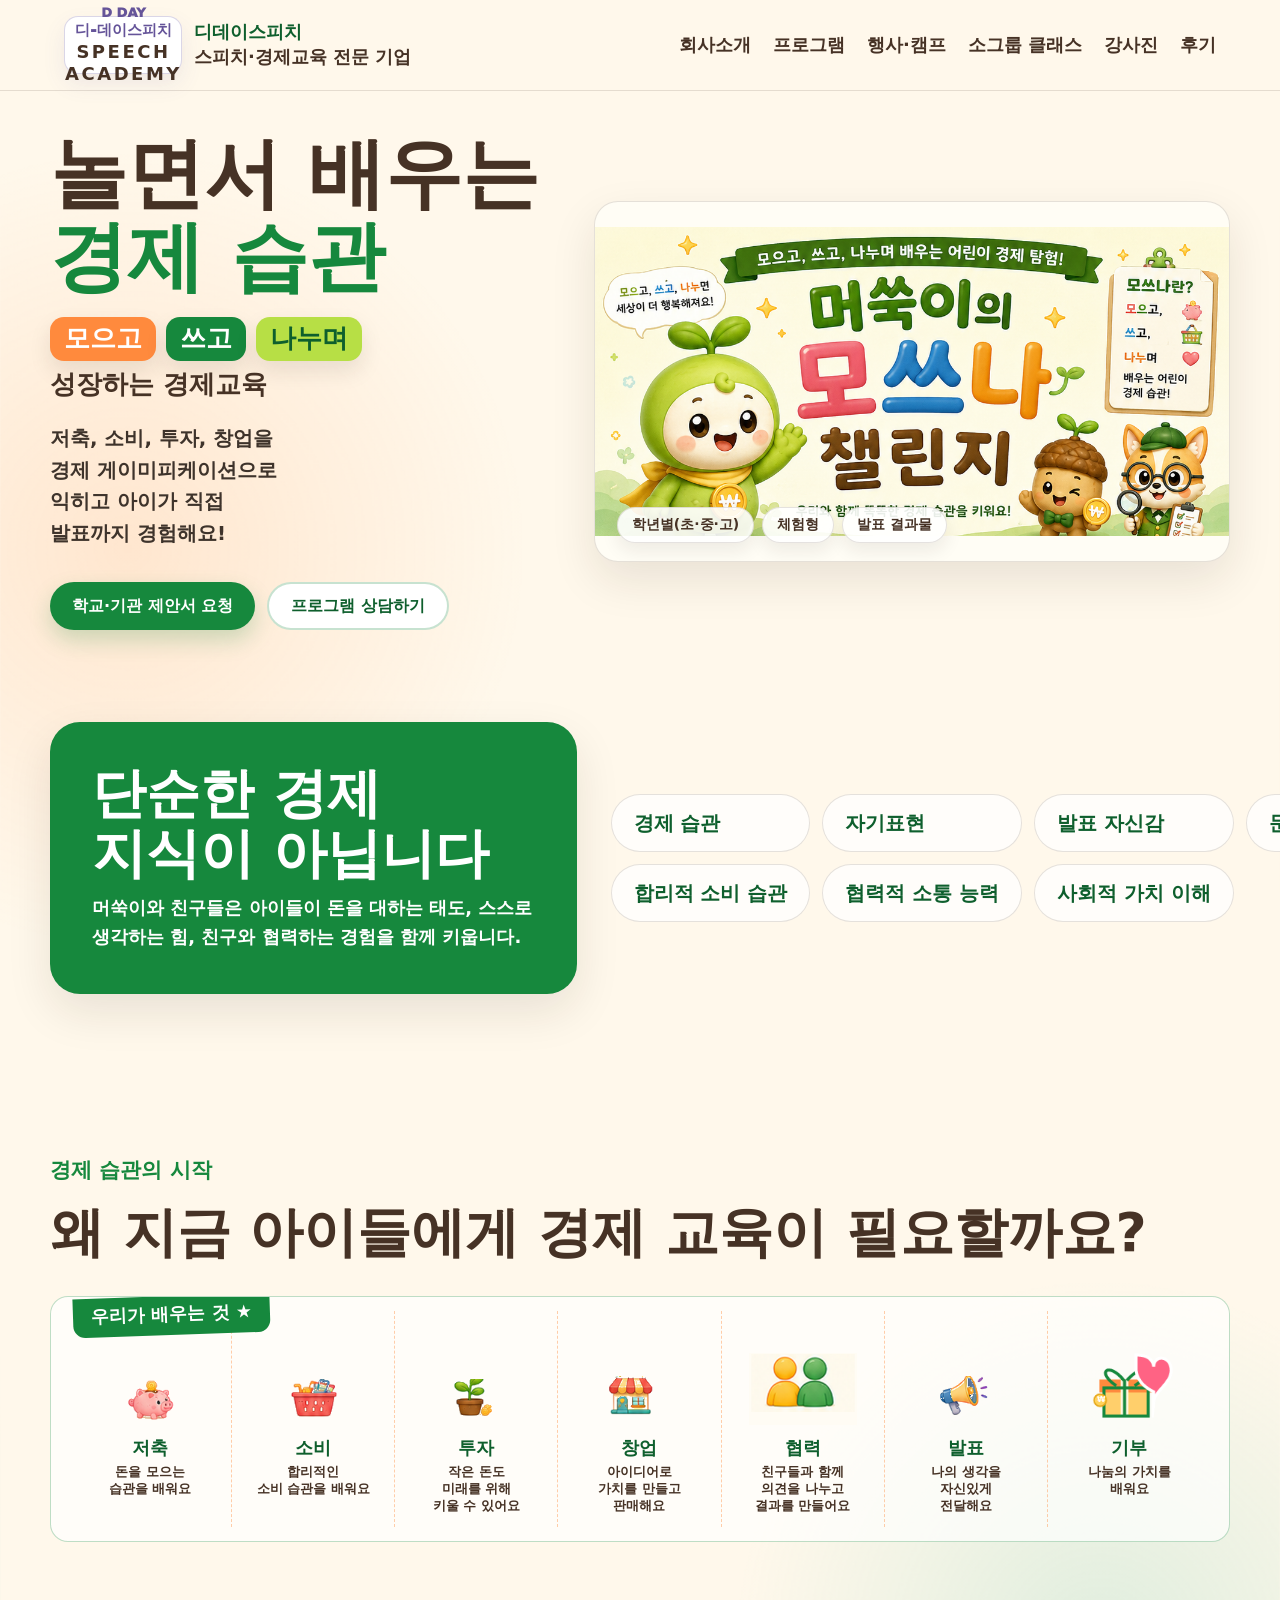
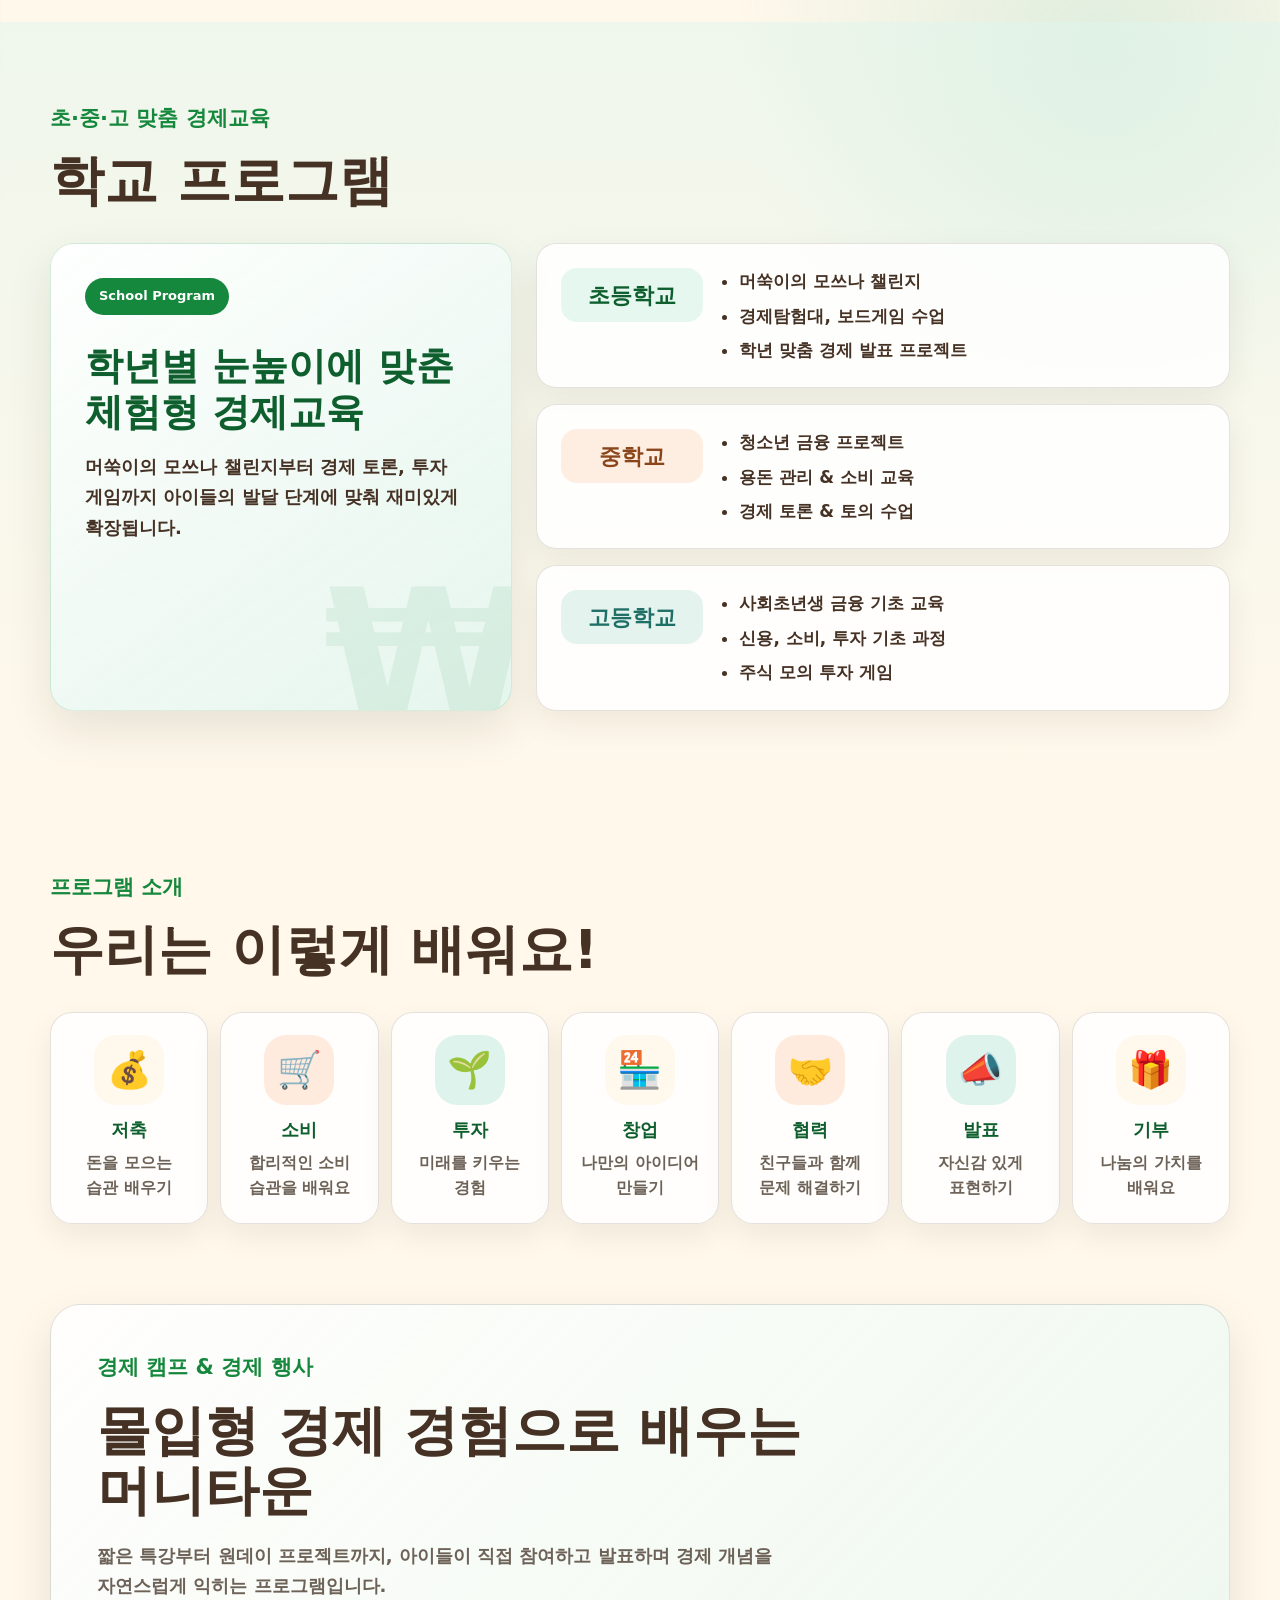
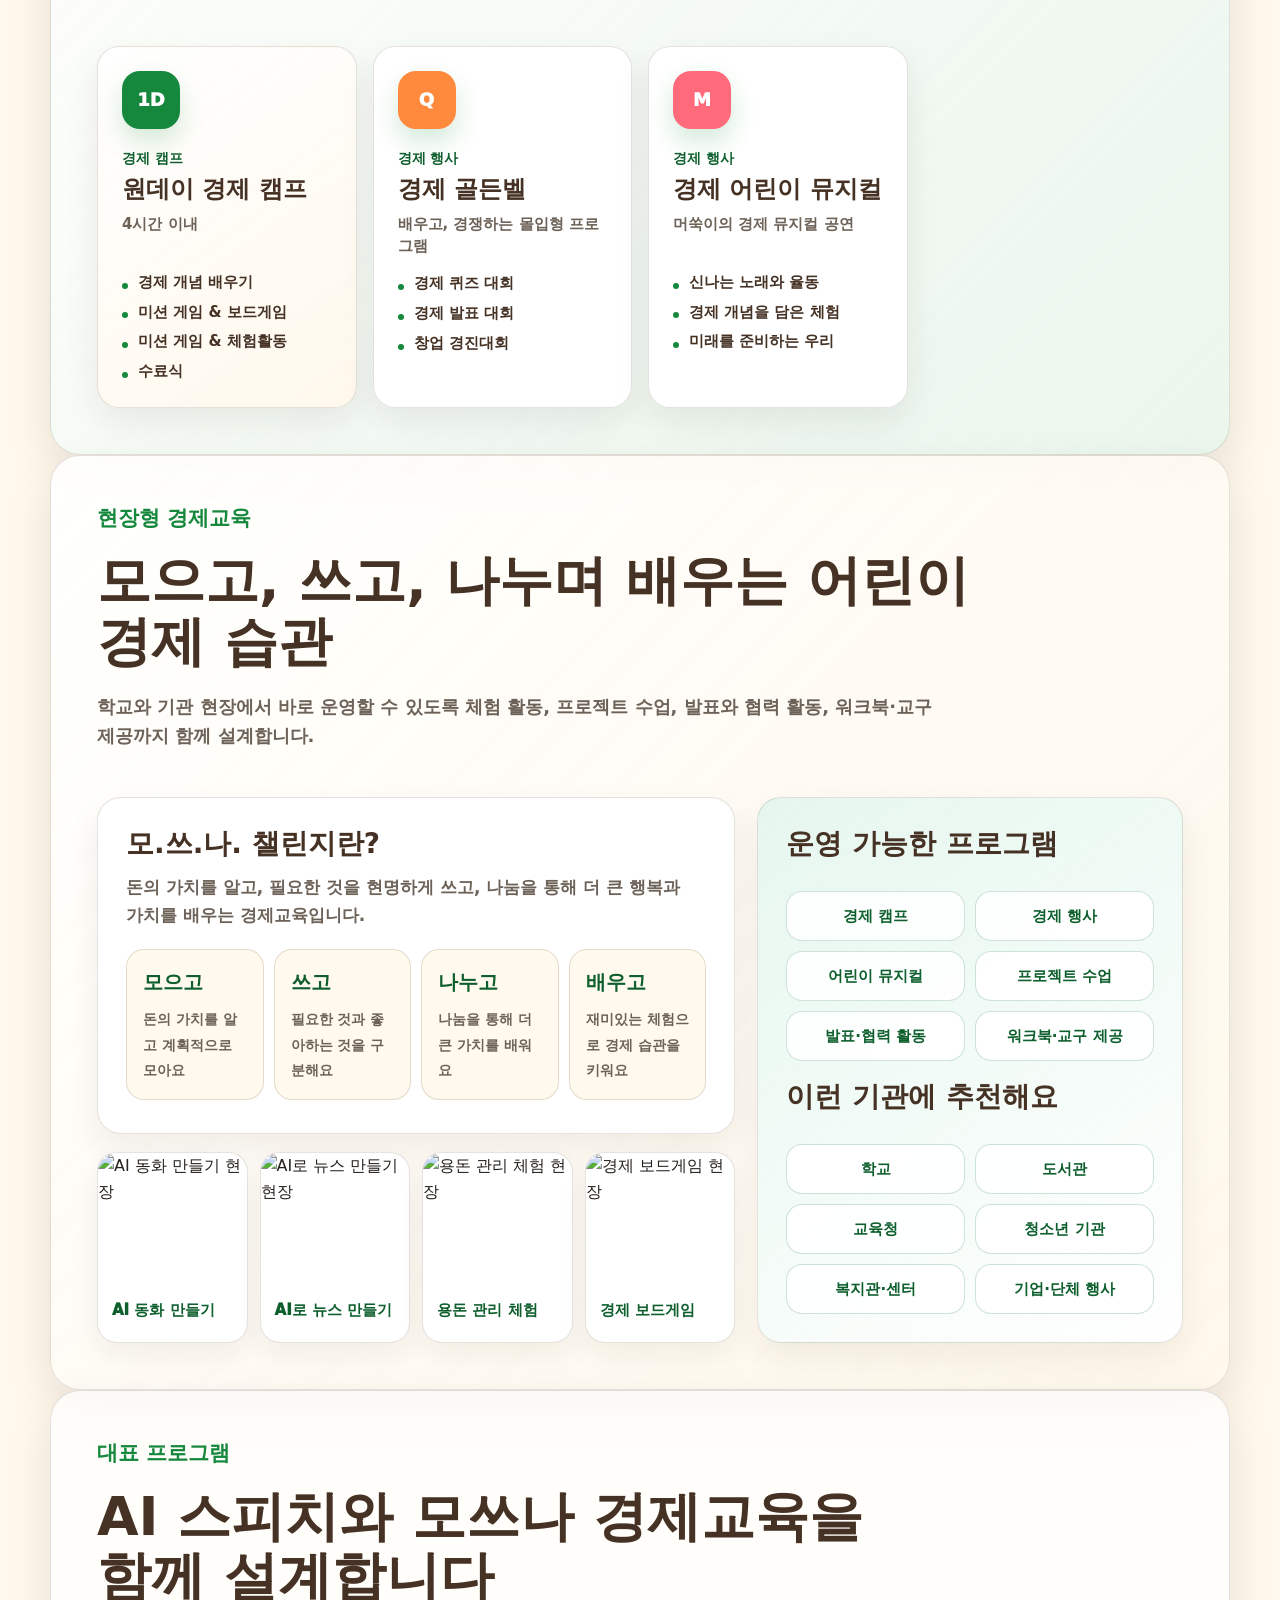
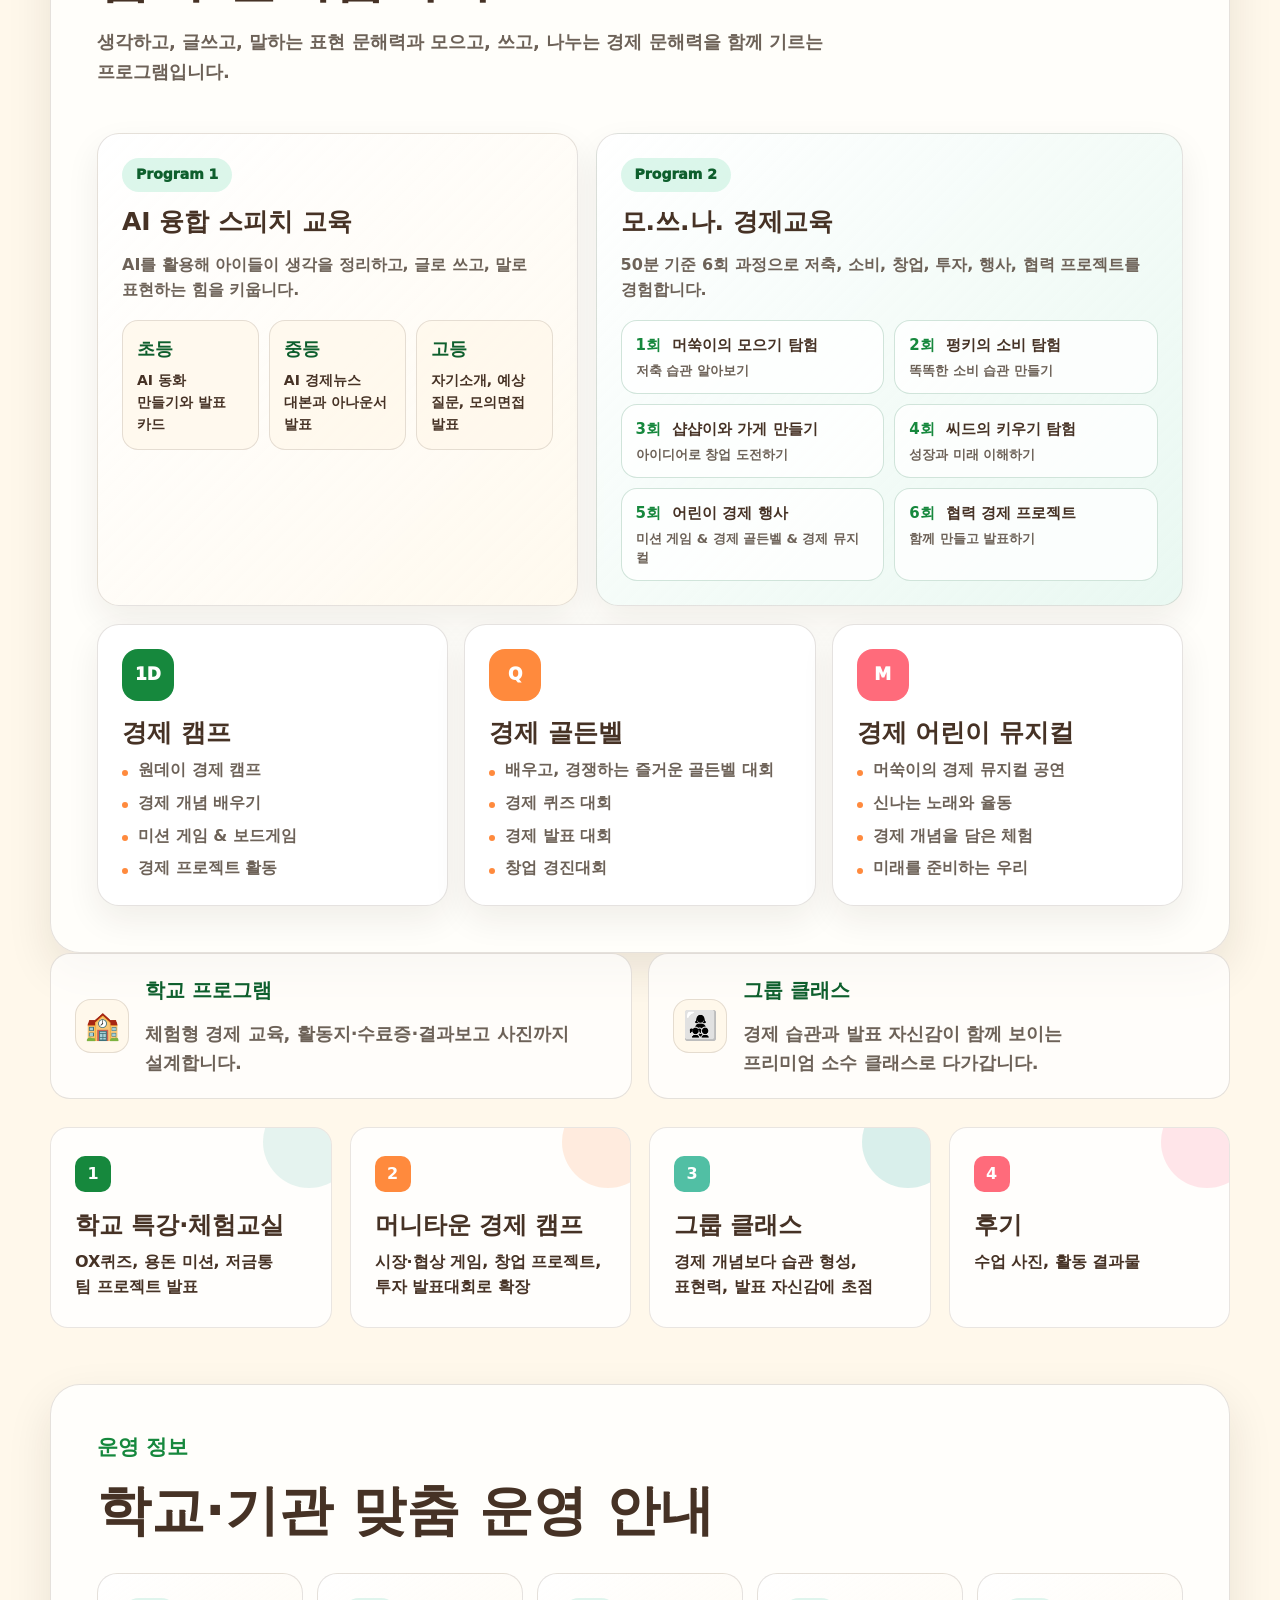
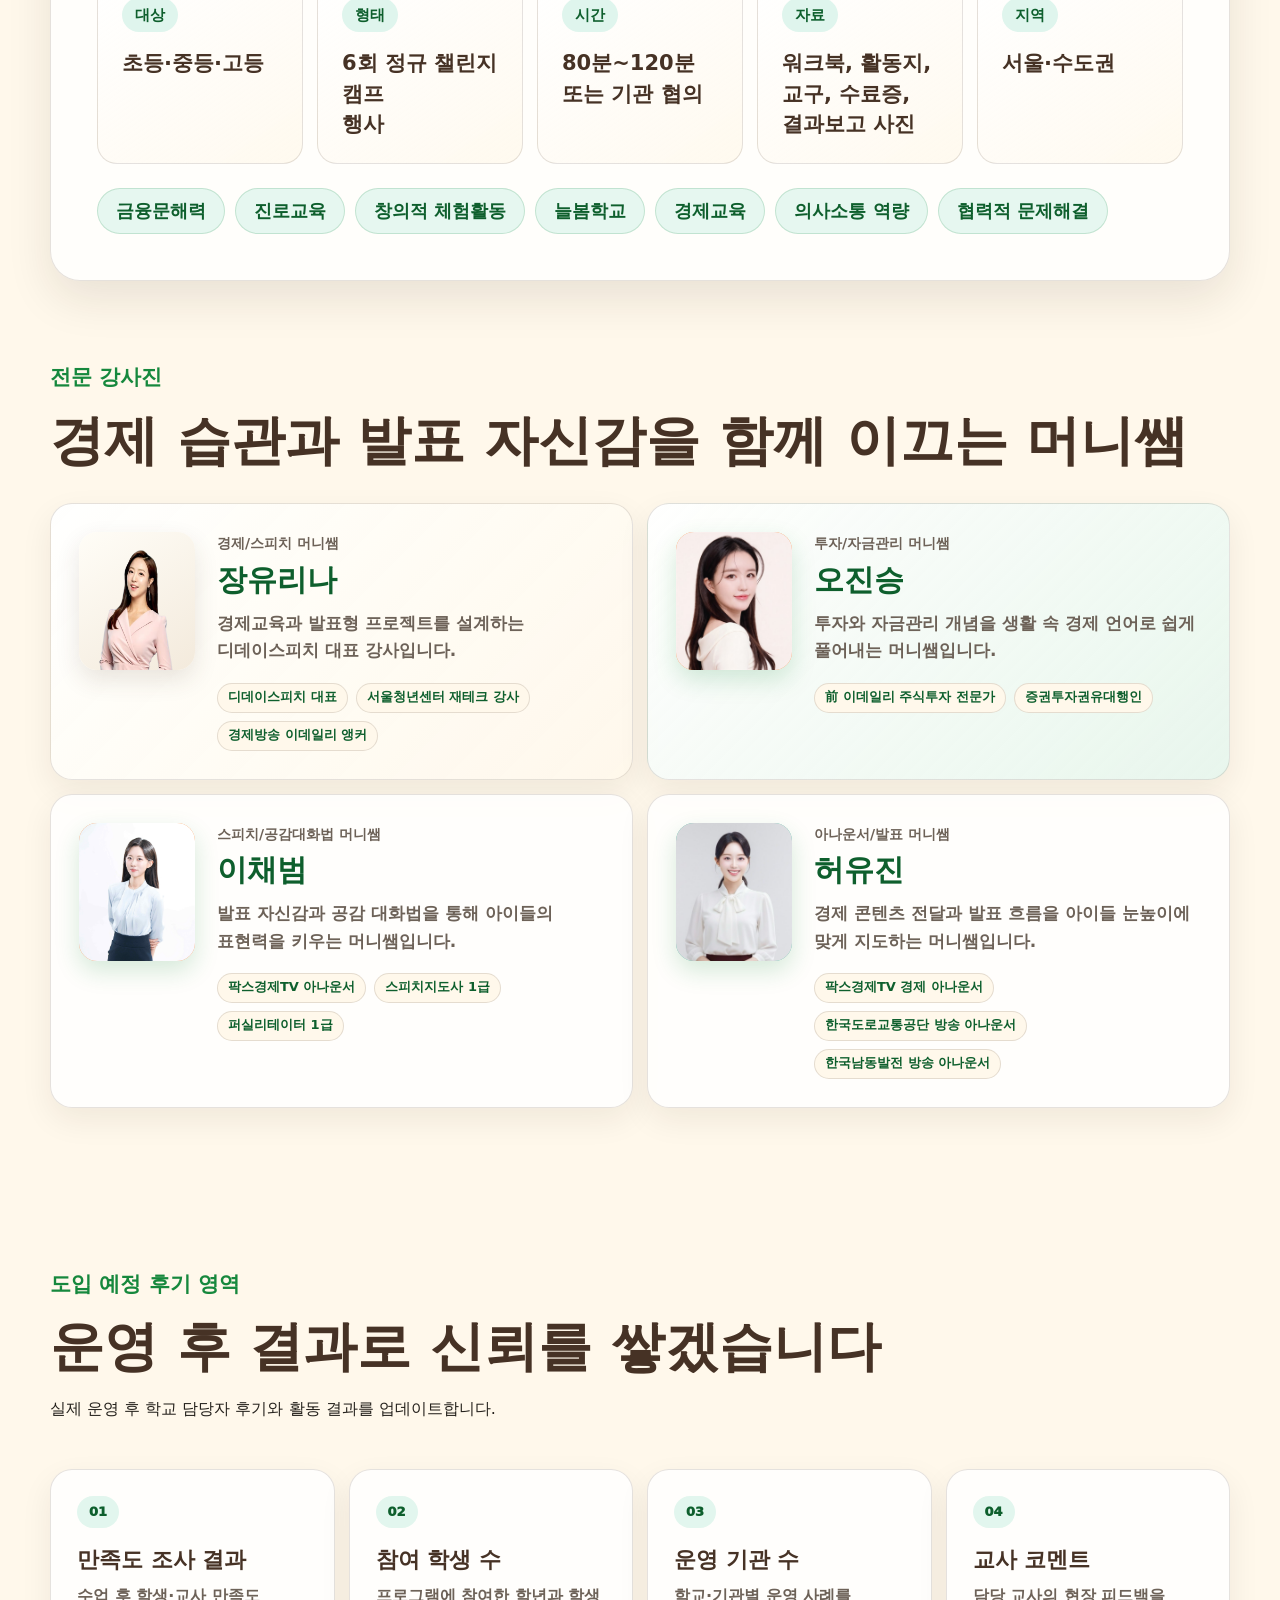
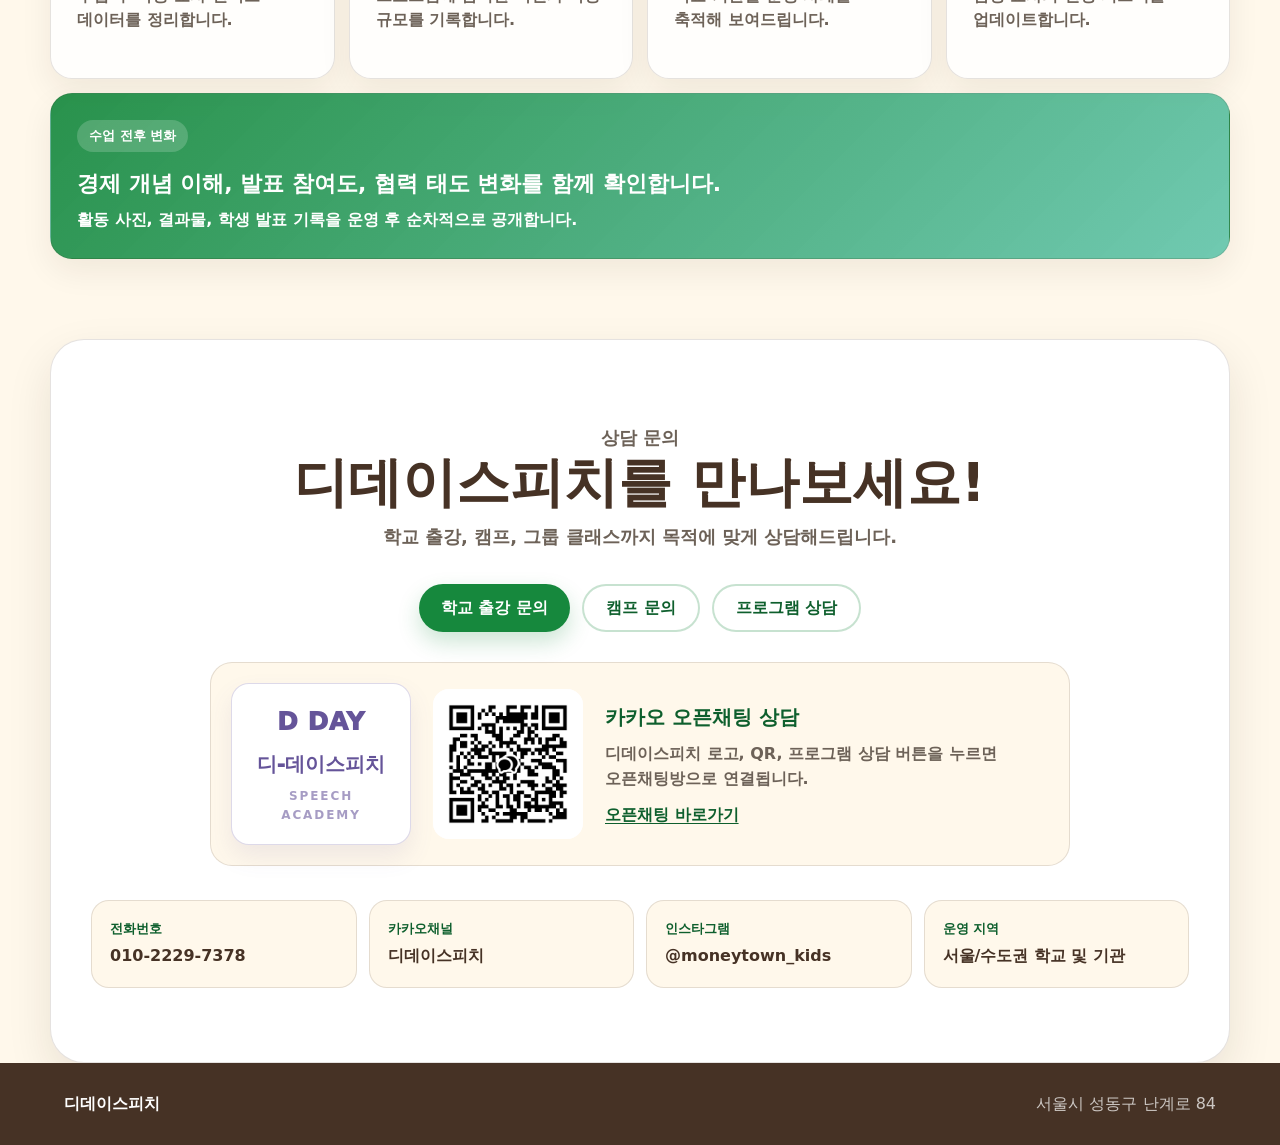
==== commit 8473d0d4: "Add files via upload" ====
--- a/index.html
+++ b/index.html
@@ -14,8 +14,9 @@
     <header class="site-header">
       <a class="brand" href="#top" aria-label="머쑥이와 친구들 홈">
         <span class="brand-logo dday-brand-logo" aria-hidden="true">
-          <b>D</b>
-          <small>DAY</small>
+          <span>D DAY</span>
+          <b>디-데이스피치</b>
+          <small>Speech Academy</small>
         </span>
         <span>
           <strong>디데이스피치</strong>
--- a/styles.css
+++ b/styles.css
@@ -65,14 +65,14 @@
 }
 
 .brand-logo {
-  width: 72px;
+  width: 118px;
   height: 58px;
   flex: 0 0 auto;
 }
 
 .dday-brand-logo {
   display: grid;
-  place-items: center;
+  align-content: center;
   color: #655499;
   text-align: center;
   background: #fff;
@@ -81,21 +81,32 @@
   box-shadow: 0 10px 22px rgba(101, 84, 153, 0.1);
 }
 
+.dday-brand-logo span {
+  display: block;
+  color: #655499;
+  font-size: 13px;
+  font-weight: 950;
+  line-height: 1;
+}
+
 .dday-brand-logo b {
   display: block;
-  font-size: 25px;
+  margin-top: 4px;
+  color: #655499;
+  font-size: 15px;
   font-weight: 950;
-  line-height: 0.9;
+  line-height: 1;
 }
 
 .dday-brand-logo small {
   display: block;
-  margin: 0;
+  margin-top: 4px;
   color: #655499;
-  font-size: 10px;
+  font-size: 7px;
   font-weight: 950;
   line-height: 1;
-  letter-spacing: 0.02em;
+  letter-spacing: 0.14em;
+  text-transform: uppercase;
 }
 
 .brand strong,
@@ -2070,7 +2081,7 @@
   }
 
   .brand-logo {
-    width: 58px;
+    width: 108px;
     height: 48px;
   }
 
@@ -2149,7 +2160,7 @@
   }
 
   .brand-logo {
-    width: 50px;
+    width: 102px;
     height: 42px;
   }
 
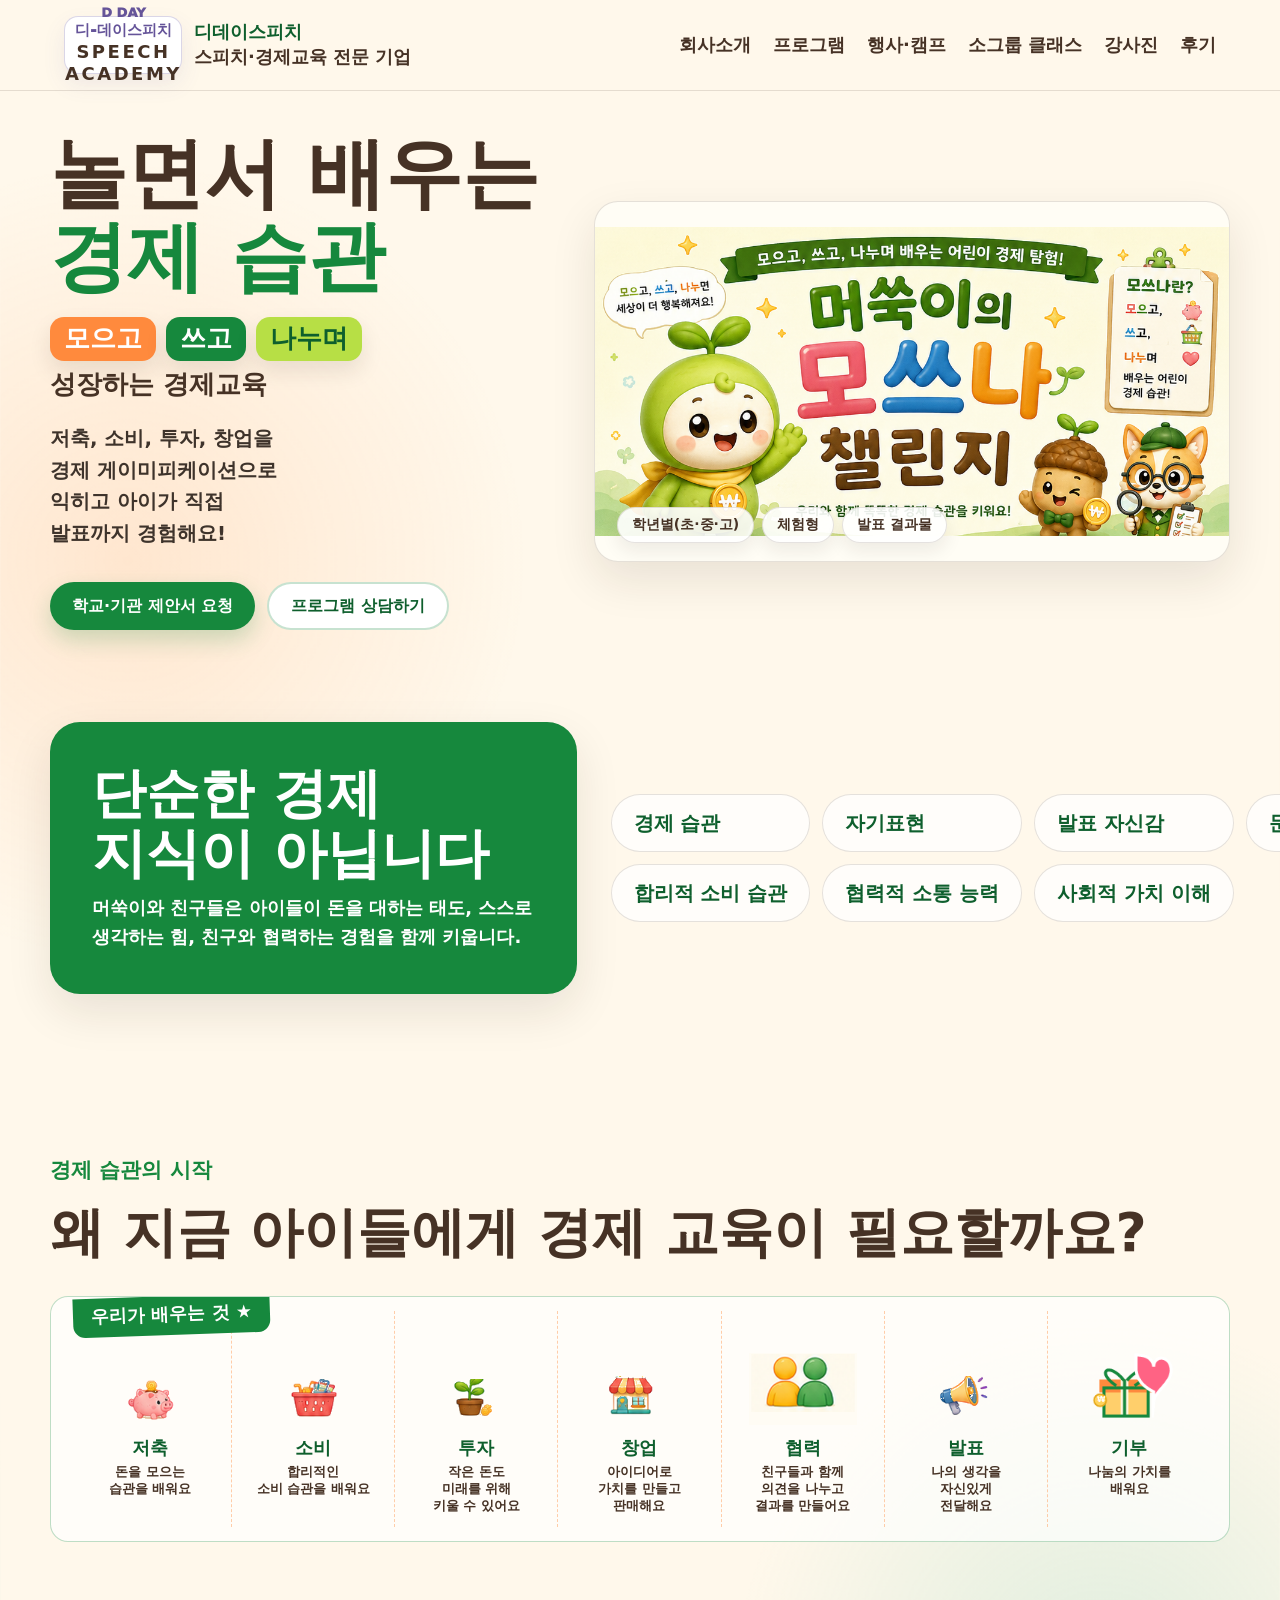
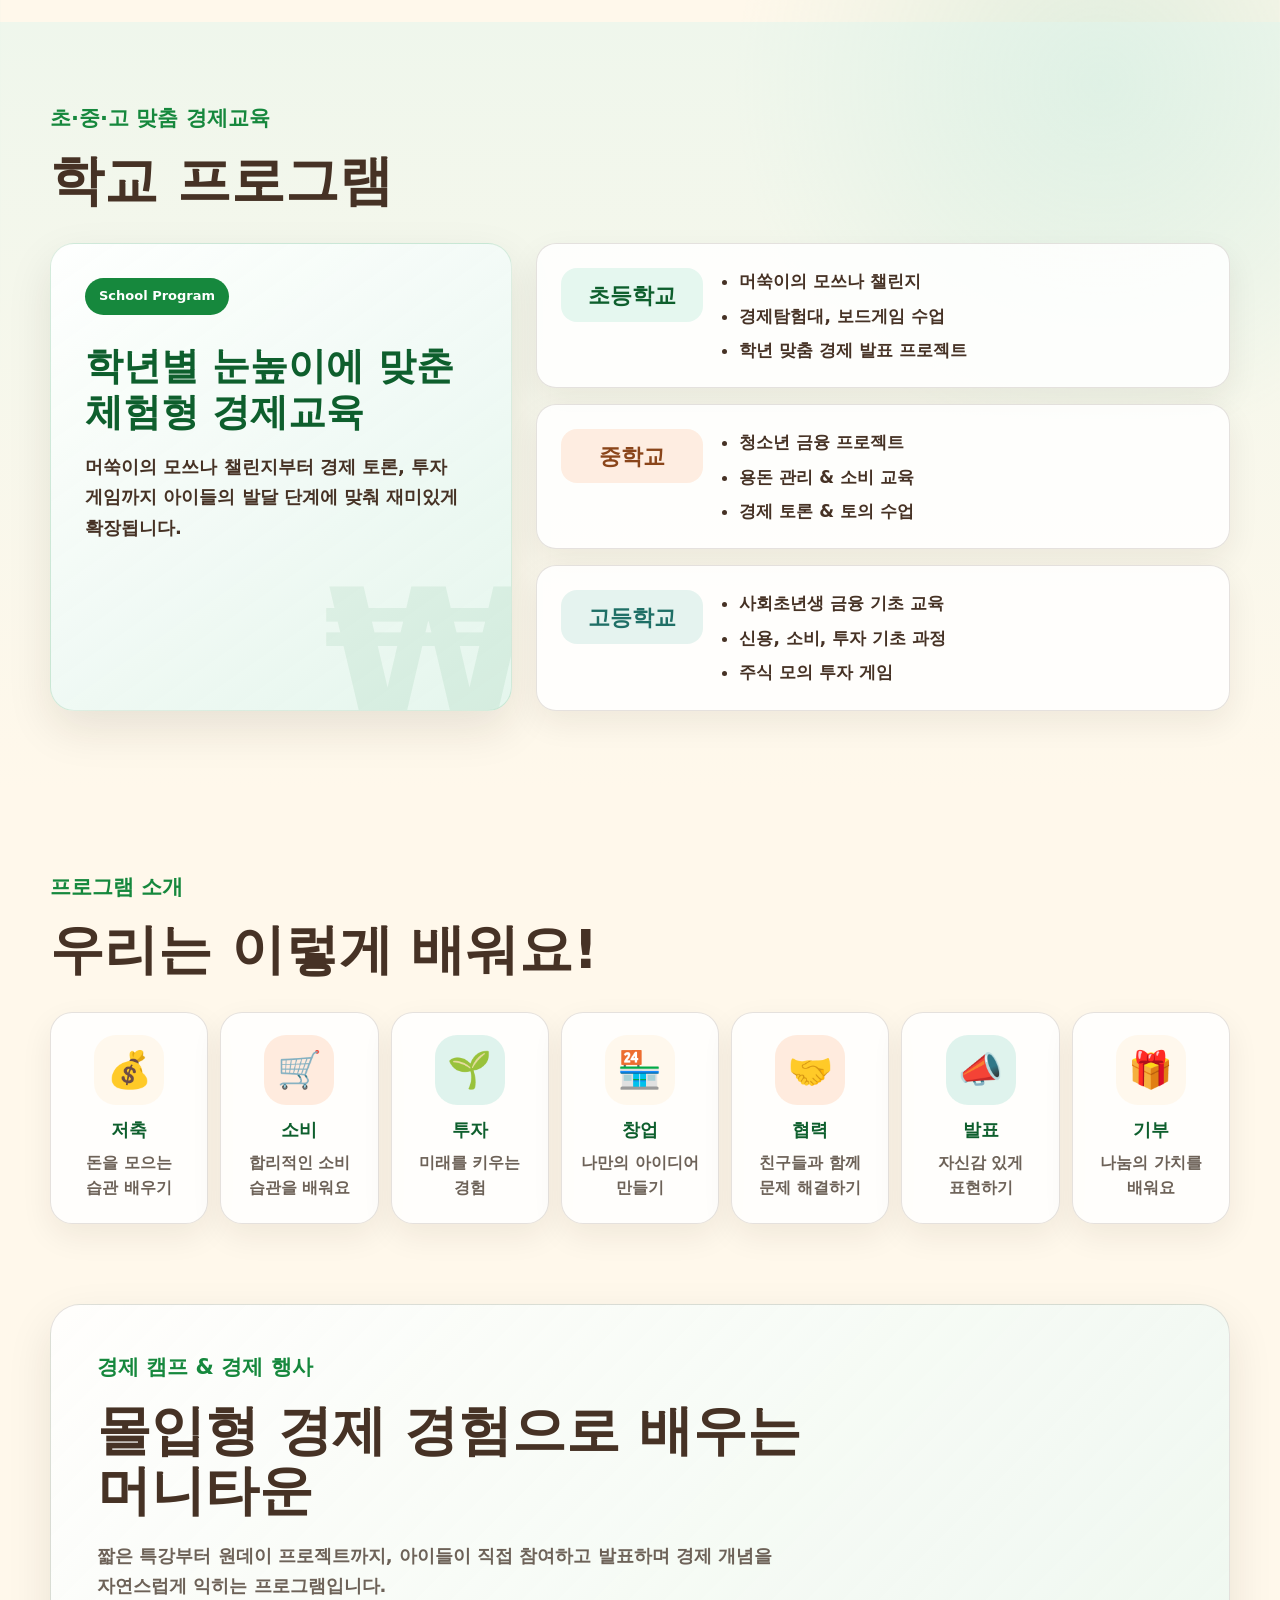
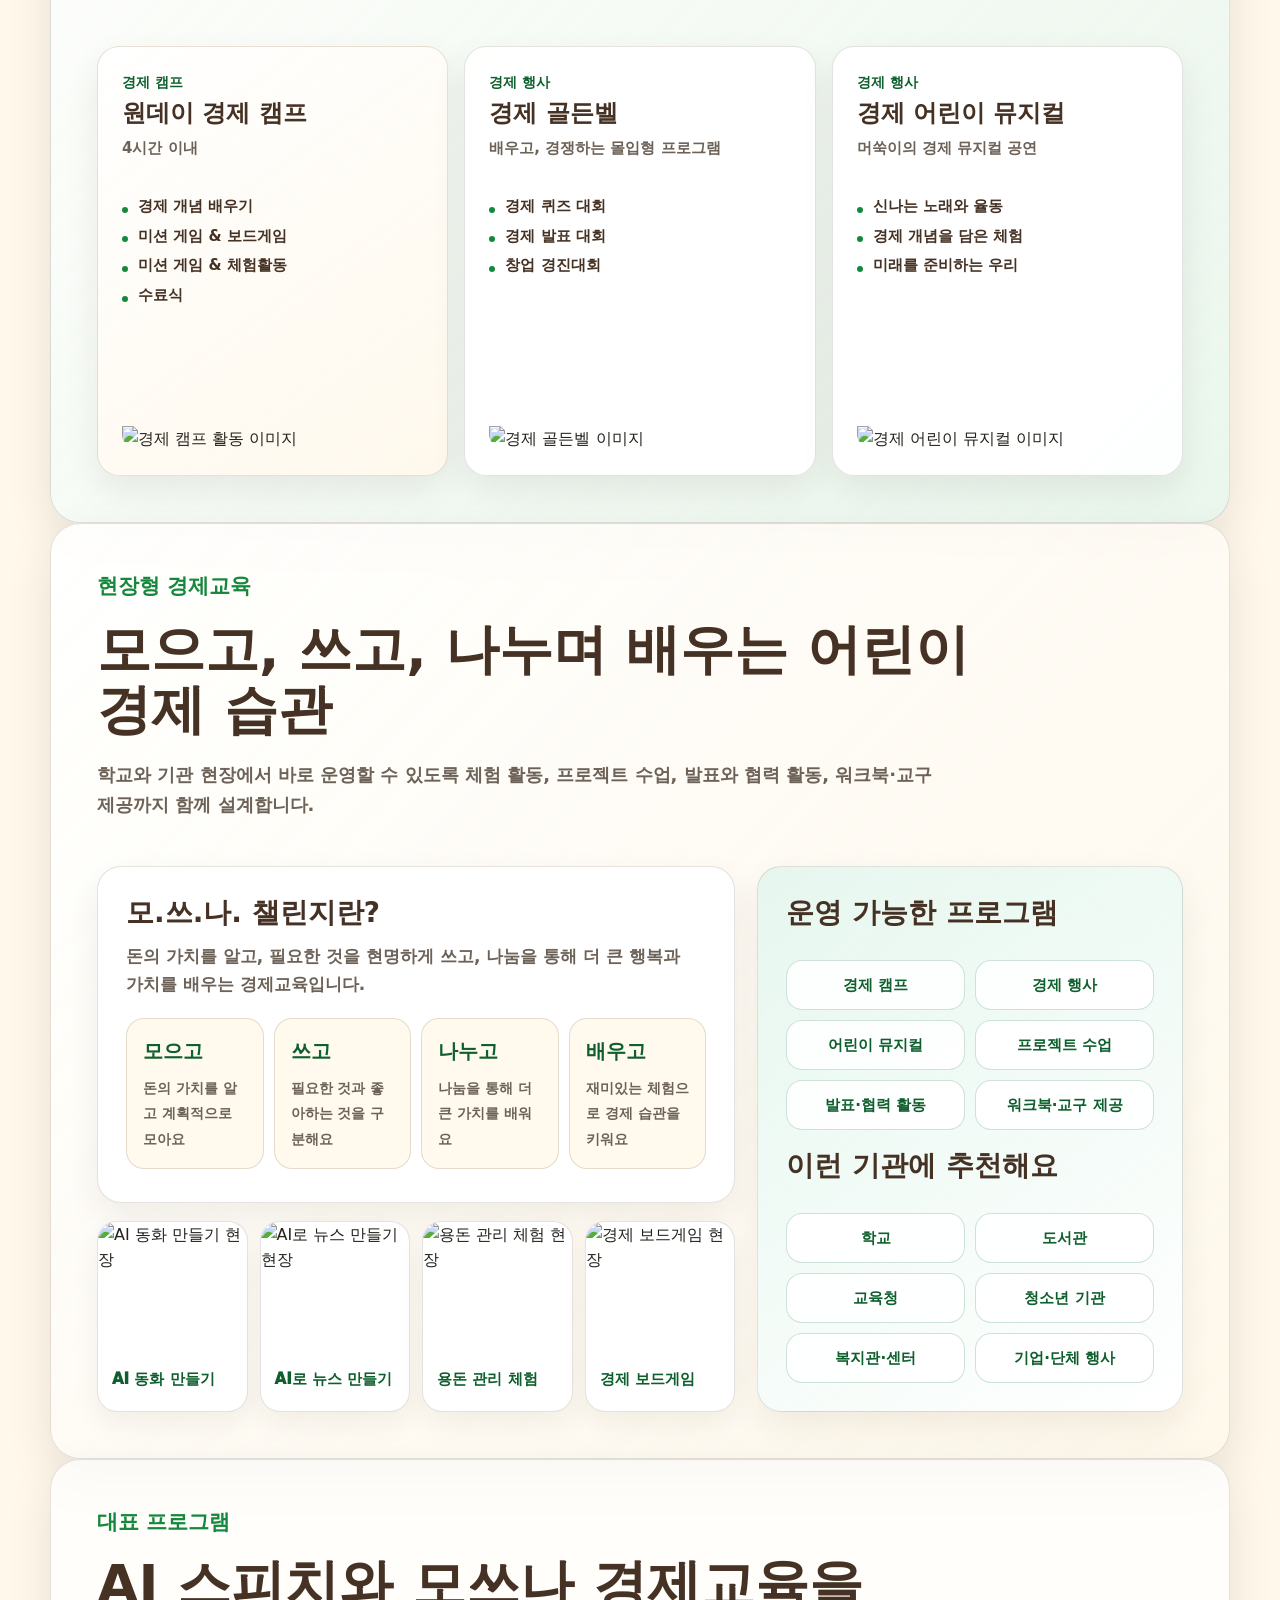
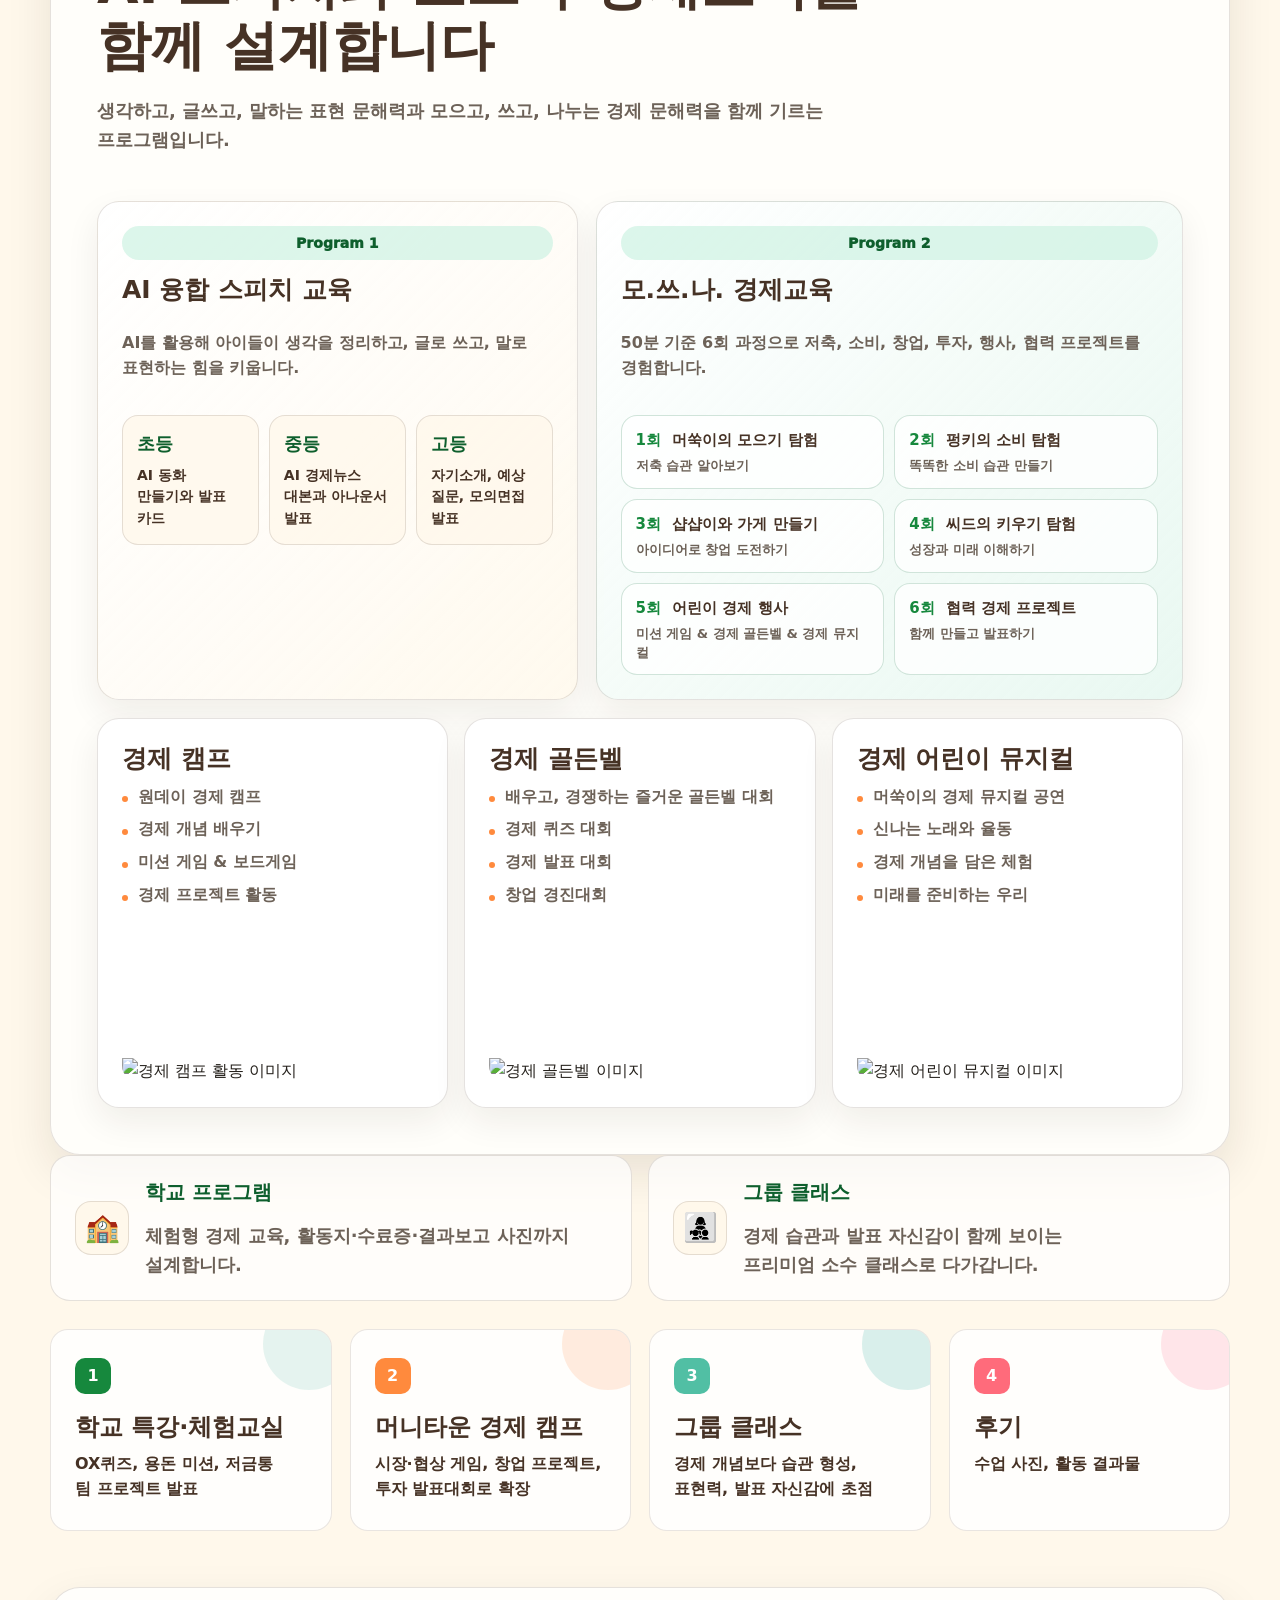
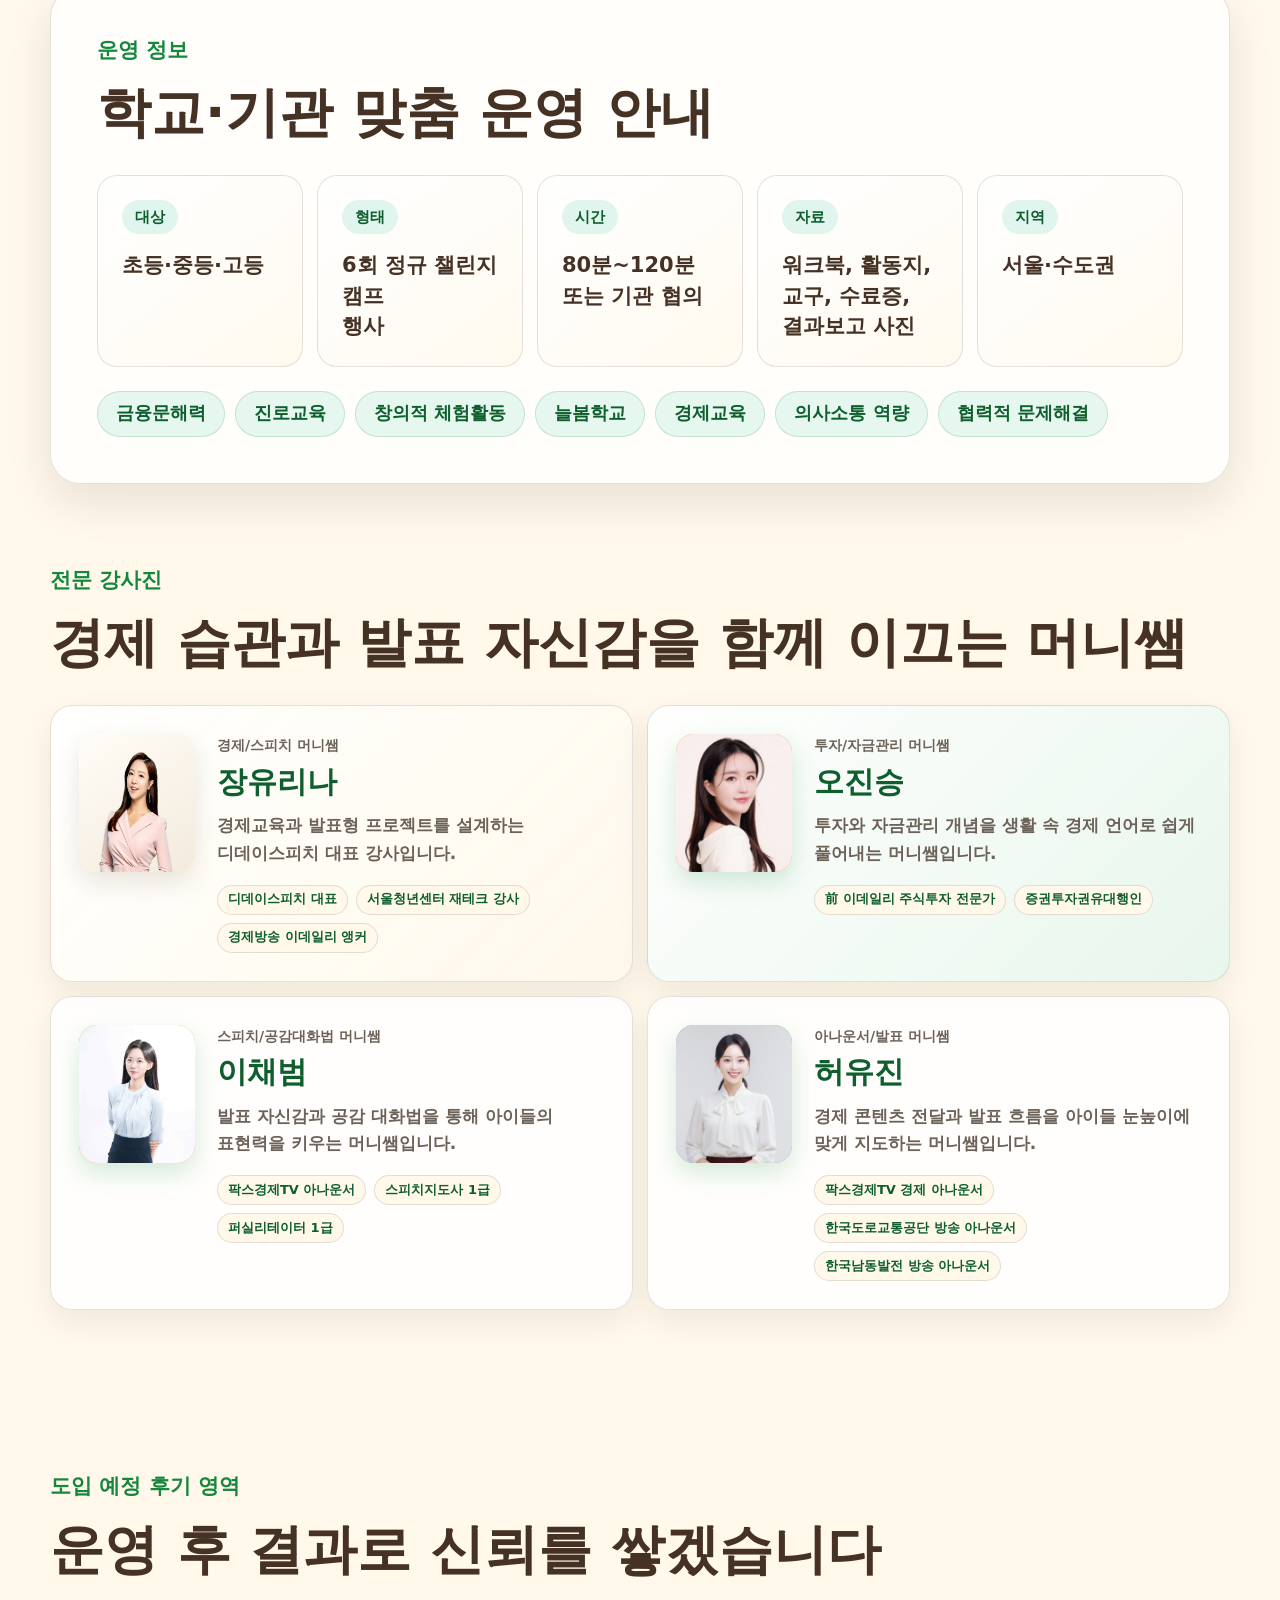
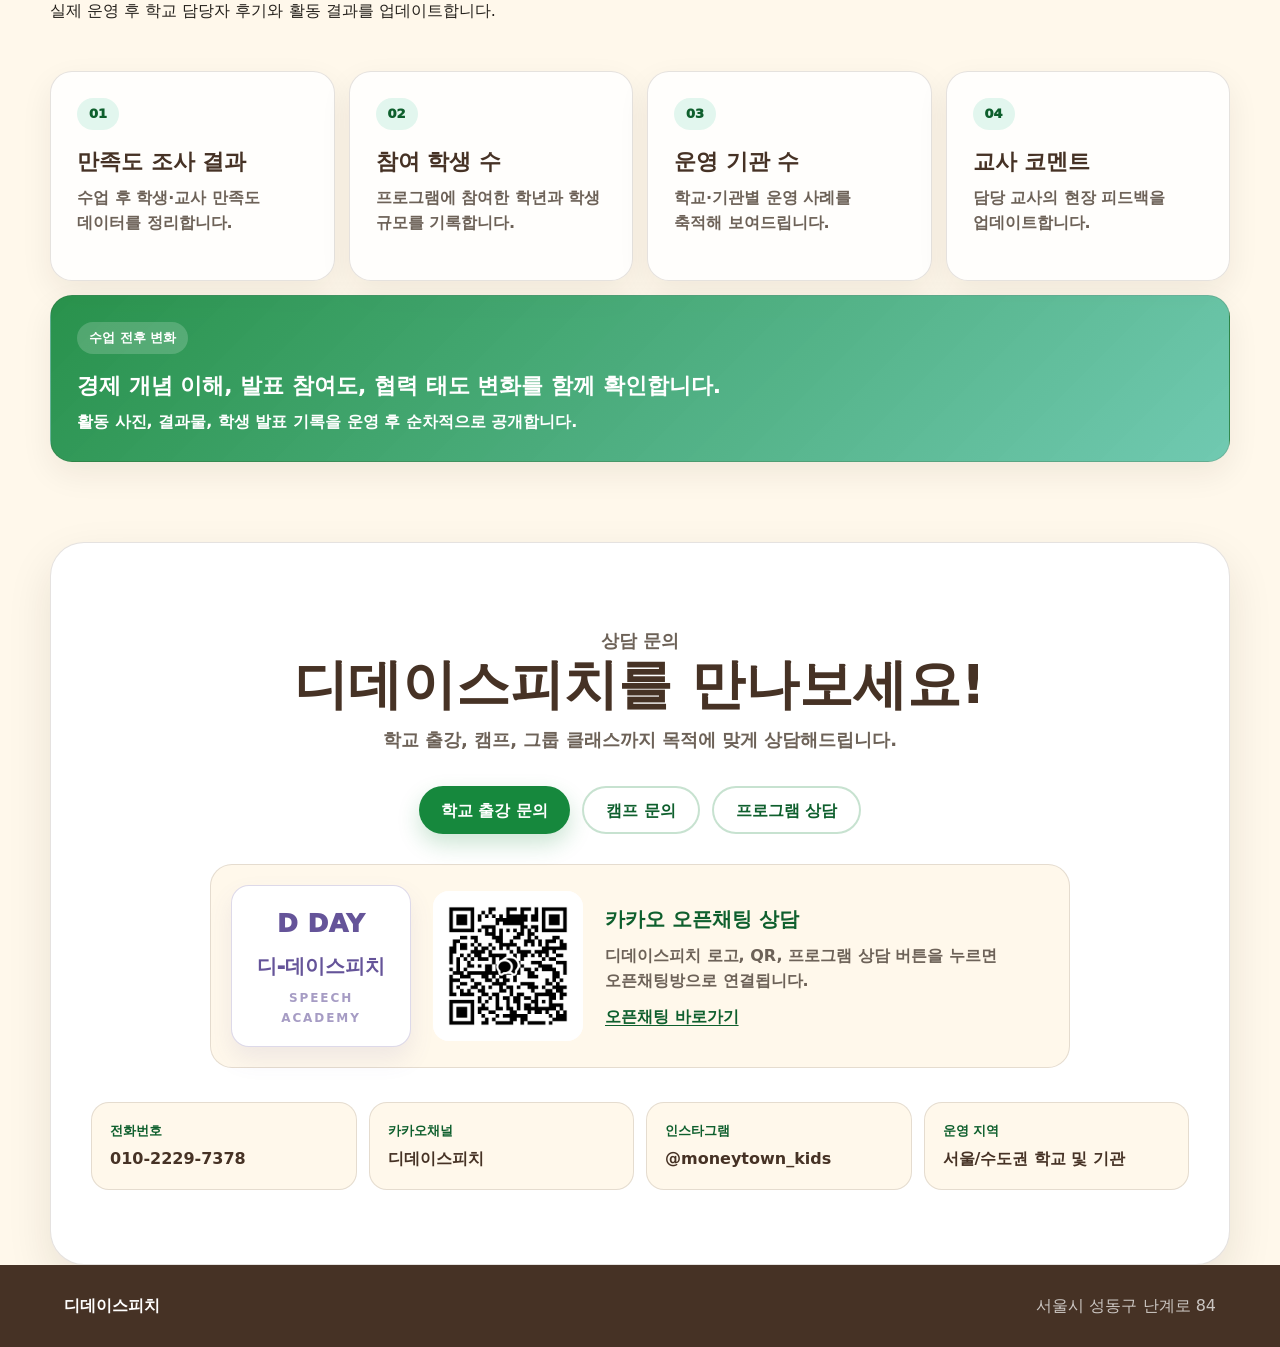
==== commit 8c21a851: "Add files via upload" ====
--- a/index.html
+++ b/index.html
@@ -197,7 +197,6 @@
         </div>
         <div class="event-camp-grid">
           <article class="event-camp-card featured">
-            <div class="event-camp-icon" aria-hidden="true">1D</div>
             <p class="event-camp-kicker">경제 캠프</p>
             <h3>원데이 경제 캠프</h3>
             <strong>4시간 이내</strong>
@@ -207,9 +206,9 @@
               <li>미션 게임 & 체험활동</li>
               <li>수료식</li>
             </ul>
+            <img class="program-card-image" src="./assets/program-camp.svg" alt="경제 캠프 활동 이미지" />
           </article>
           <article class="event-camp-card">
-            <div class="event-camp-icon orange" aria-hidden="true">Q</div>
             <p class="event-camp-kicker">경제 행사</p>
             <h3>경제 골든벨</h3>
             <strong>배우고, 경쟁하는 몰입형 프로그램</strong>
@@ -218,9 +217,9 @@
               <li>경제 발표 대회</li>
               <li>창업 경진대회</li>
             </ul>
+            <img class="program-card-image" src="./assets/program-goldenbell.svg" alt="경제 골든벨 이미지" />
           </article>
           <article class="event-camp-card">
-            <div class="event-camp-icon pink" aria-hidden="true">M</div>
             <p class="event-camp-kicker">경제 행사</p>
             <h3>경제 어린이 뮤지컬</h3>
             <strong>머쑥이의 경제 뮤지컬 공연</strong>
@@ -229,6 +228,7 @@
               <li>경제 개념을 담은 체험</li>
               <li>미래를 준비하는 우리</li>
             </ul>
+            <img class="program-card-image" src="./assets/program-musical.svg" alt="경제 어린이 뮤지컬 이미지" />
           </article>
         </div>
       </section>
@@ -341,7 +341,6 @@
         </div>
         <div class="leaflet-mini-grid">
           <article>
-            <span class="program-icon">1D</span>
             <h3>경제 캠프</h3>
             <ul>
               <li>원데이 경제 캠프</li>
@@ -349,9 +348,9 @@
               <li>미션 게임 & 보드게임</li>
               <li>경제 프로젝트 활동</li>
             </ul>
-          </article>
-          <article>
-            <span class="program-icon orange">Q</span>
+            <img class="program-card-image" src="./assets/program-camp.svg" alt="경제 캠프 활동 이미지" />
+          </article>
+          <article>
             <h3>경제 골든벨</h3>
             <ul>
               <li>배우고, 경쟁하는 즐거운 골든벨 대회</li>
@@ -359,9 +358,9 @@
               <li>경제 발표 대회</li>
               <li>창업 경진대회</li>
             </ul>
-          </article>
-          <article>
-            <span class="program-icon pink">M</span>
+            <img class="program-card-image" src="./assets/program-goldenbell.svg" alt="경제 골든벨 이미지" />
+          </article>
+          <article>
             <h3>경제 어린이 뮤지컬</h3>
             <ul>
               <li>머쑥이의 경제 뮤지컬 공연</li>
@@ -369,6 +368,7 @@
               <li>경제 개념을 담은 체험</li>
               <li>미래를 준비하는 우리</li>
             </ul>
+            <img class="program-card-image" src="./assets/program-musical.svg" alt="경제 어린이 뮤지컬 이미지" />
           </article>
         </div>
       </section>
--- a/styles.css
+++ b/styles.css
@@ -976,14 +976,14 @@
 
 .event-camp-grid {
   display: grid;
-  grid-template-columns: repeat(4, minmax(0, 1fr));
+  grid-template-columns: repeat(3, minmax(0, 1fr));
   gap: 16px;
 }
 
 .event-camp-card {
-  display: grid;
-  align-content: start;
-  min-height: 300px;
+  display: flex;
+  flex-direction: column;
+  min-height: 430px;
   padding: 24px;
   background: rgba(255, 255, 255, 0.9);
   border: 1px solid var(--line);
@@ -993,32 +993,6 @@
 
 .event-camp-card.featured {
   background: linear-gradient(145deg, #ffffff, rgba(255, 248, 235, 0.92));
-}
-
-.event-camp-icon {
-  display: grid;
-  width: 58px;
-  height: 58px;
-  place-items: center;
-  margin-bottom: 18px;
-  color: #fff;
-  font-size: 18px;
-  font-weight: 950;
-  background: var(--green);
-  border-radius: 18px;
-  box-shadow: 0 12px 24px rgba(22, 136, 61, 0.18);
-}
-
-.event-camp-icon.mint {
-  background: var(--mint-strong);
-}
-
-.event-camp-icon.orange {
-  background: var(--orange);
-}
-
-.event-camp-icon.pink {
-  background: var(--pink);
 }
 
 .event-camp-kicker {
@@ -1264,6 +1238,9 @@
 
 .leaflet-program-card,
 .leaflet-mini-grid article {
+  display: flex;
+  flex-direction: column;
+  min-height: 390px;
   padding: 24px;
   background: #fff;
   border: 1px solid var(--line);
@@ -1375,25 +1352,11 @@
   gap: 16px;
 }
 
-.program-icon {
-  display: grid;
-  width: 52px;
-  height: 52px;
-  place-items: center;
-  margin-bottom: 16px;
-  color: #fff;
-  font-size: 17px;
-  font-weight: 950;
-  background: var(--green);
-  border-radius: 16px;
-}
-
-.program-icon.orange {
-  background: var(--orange);
-}
-
-.program-icon.pink {
-  background: var(--pink);
+.program-card-image {
+  width: 100%;
+  margin-top: auto;
+  padding-top: 18px;
+  border-radius: 18px;
 }
 
 .leaflet-mini-grid ul {
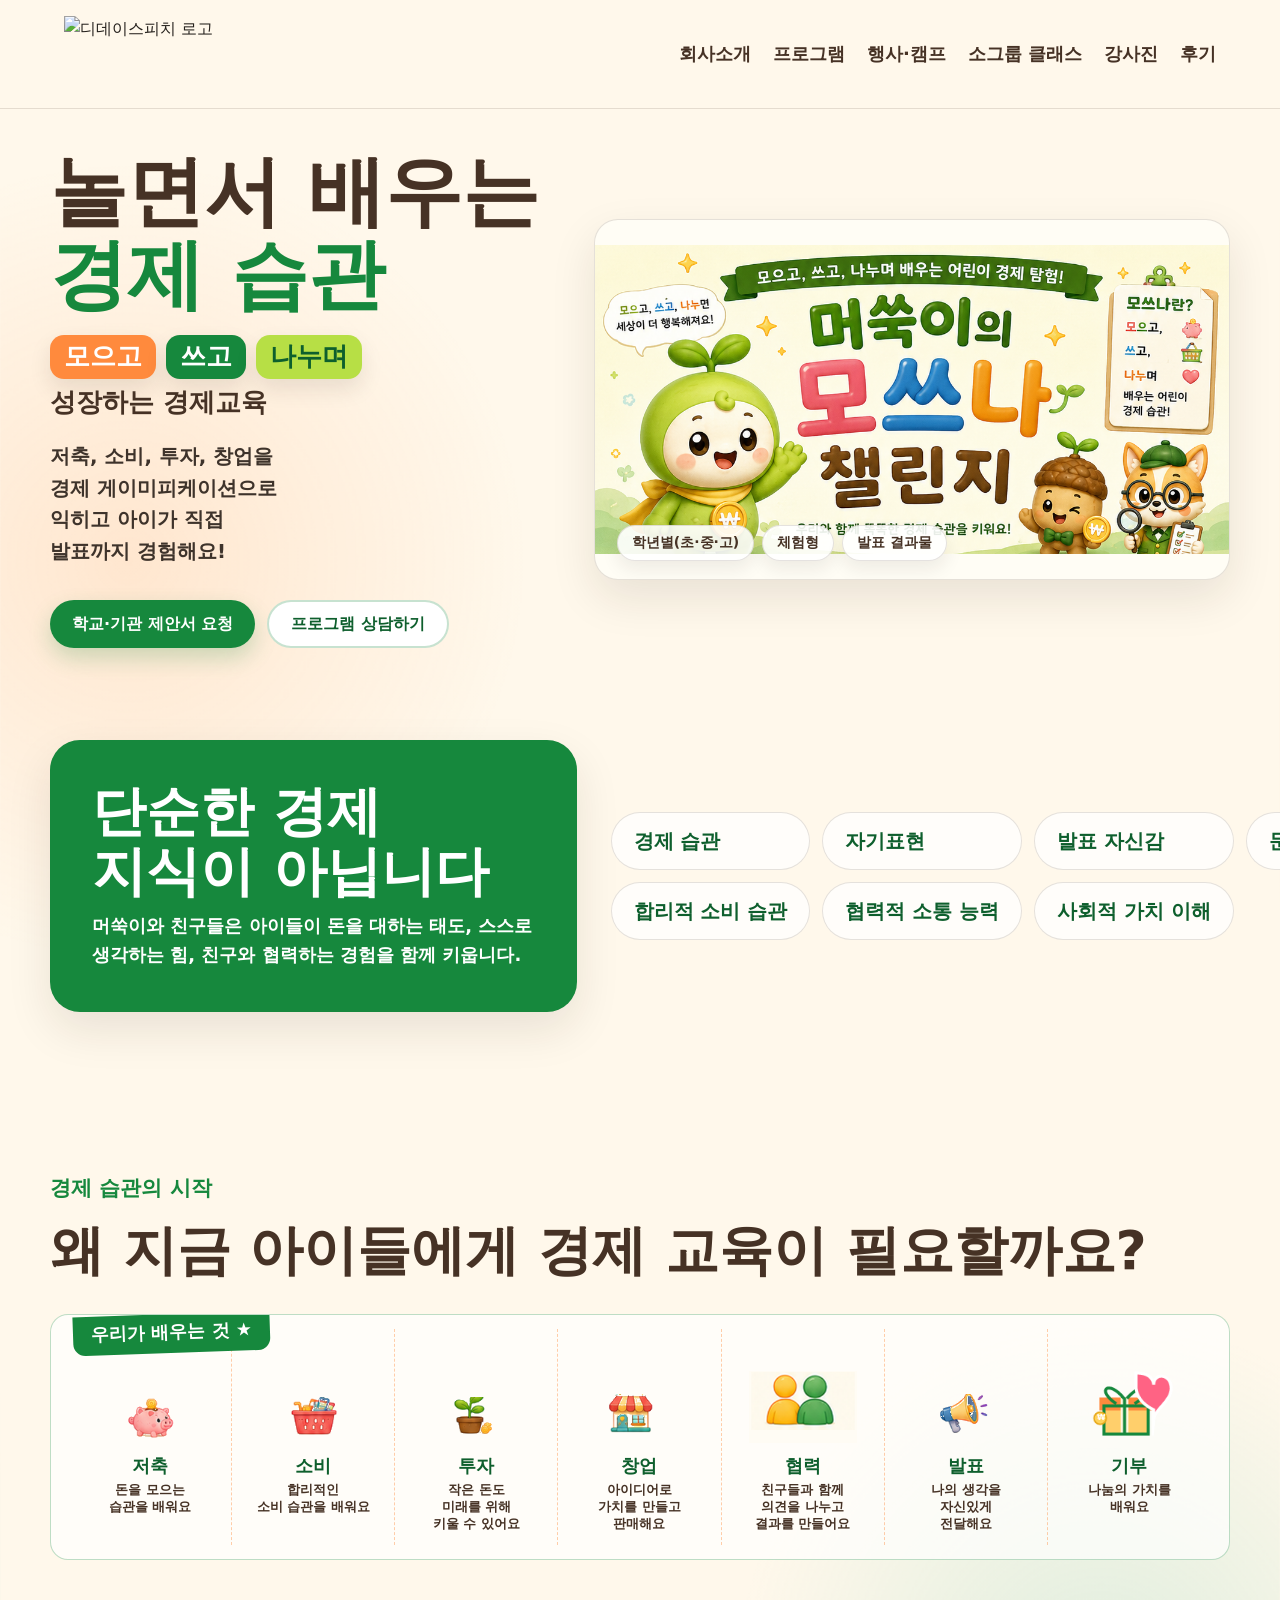
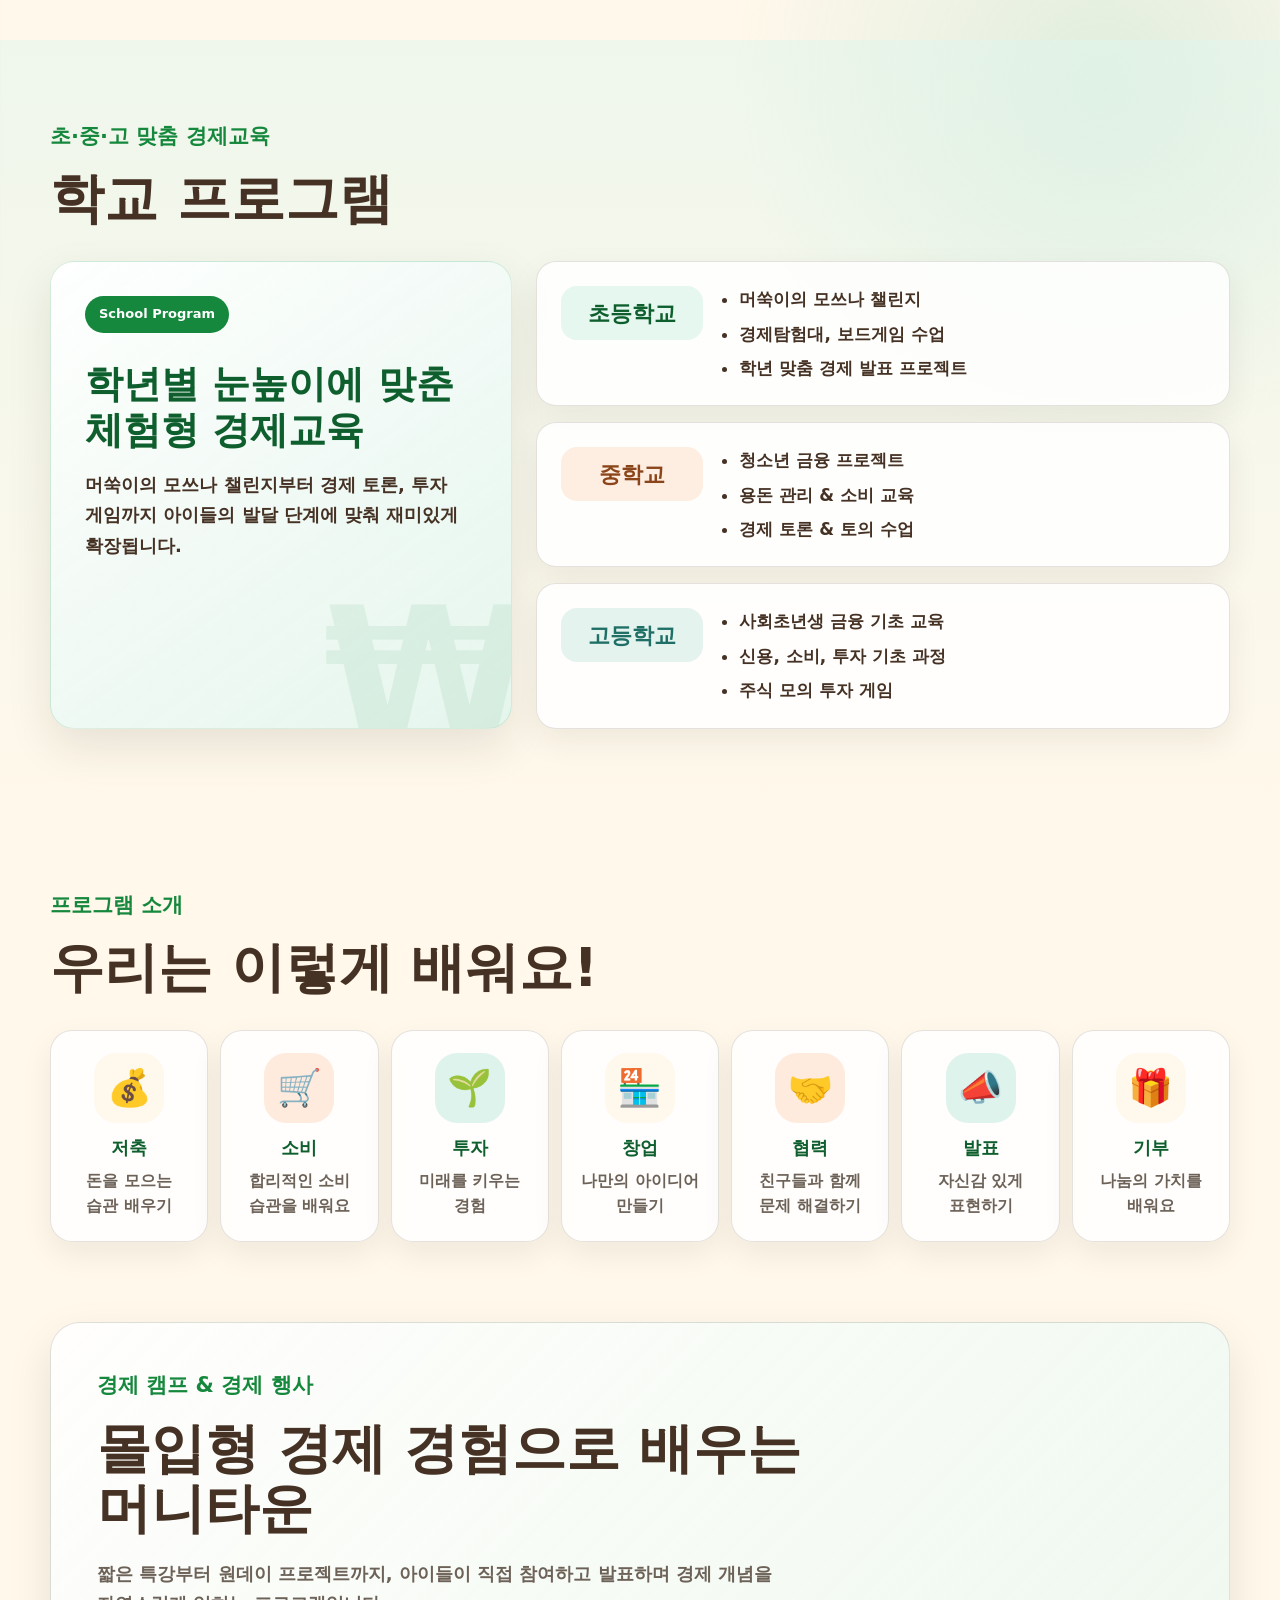
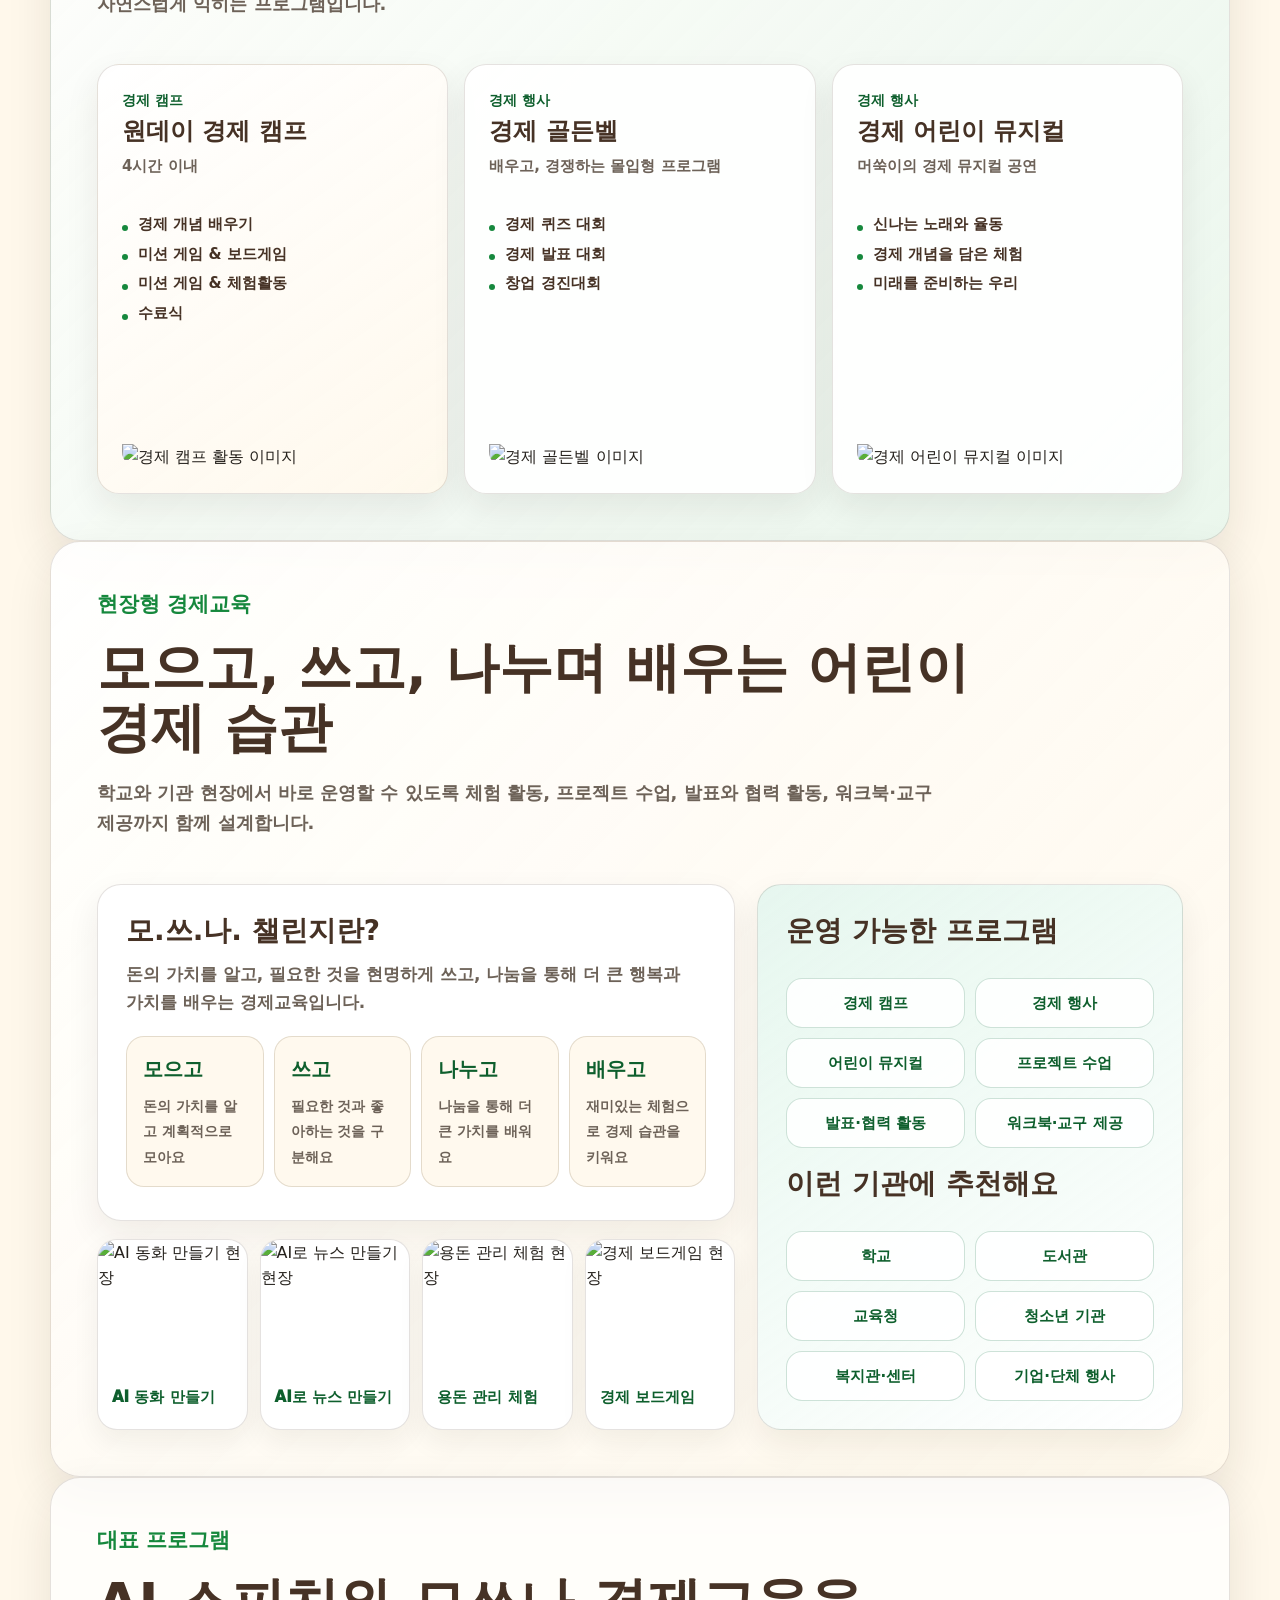
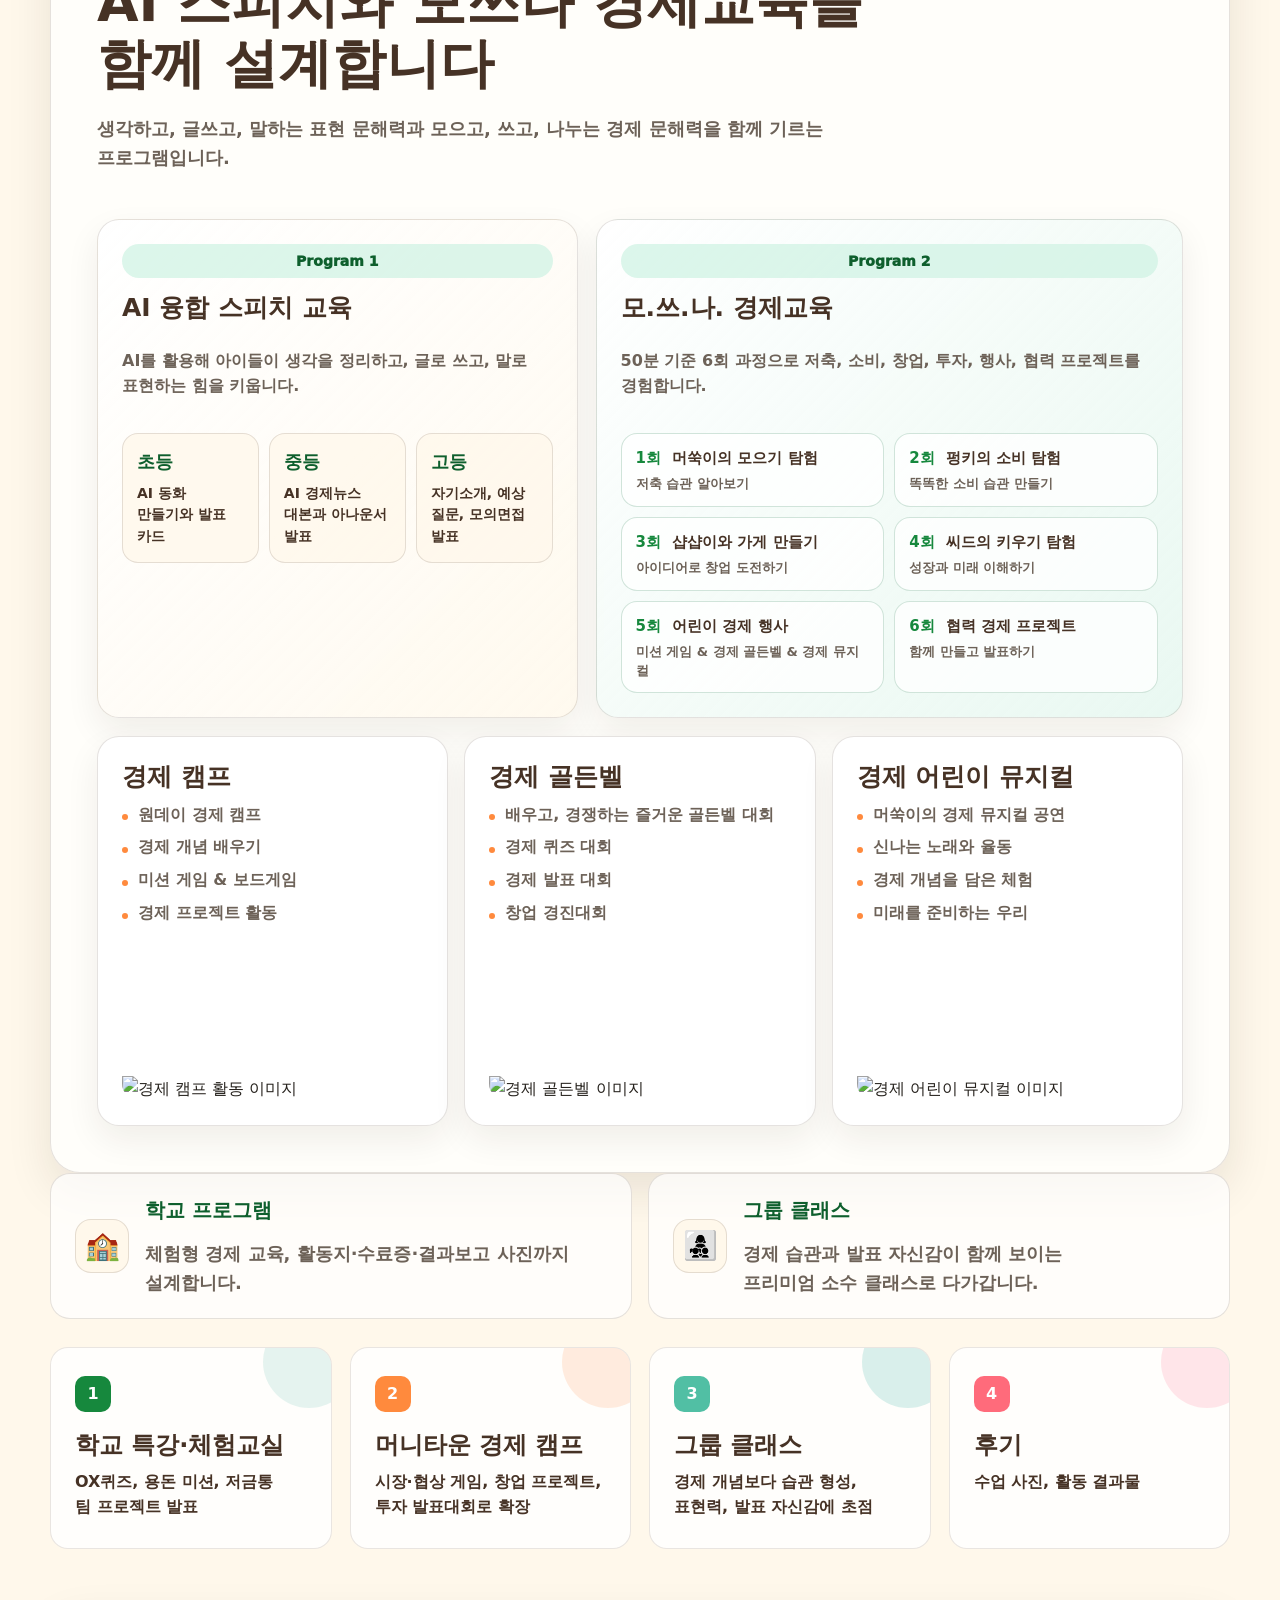
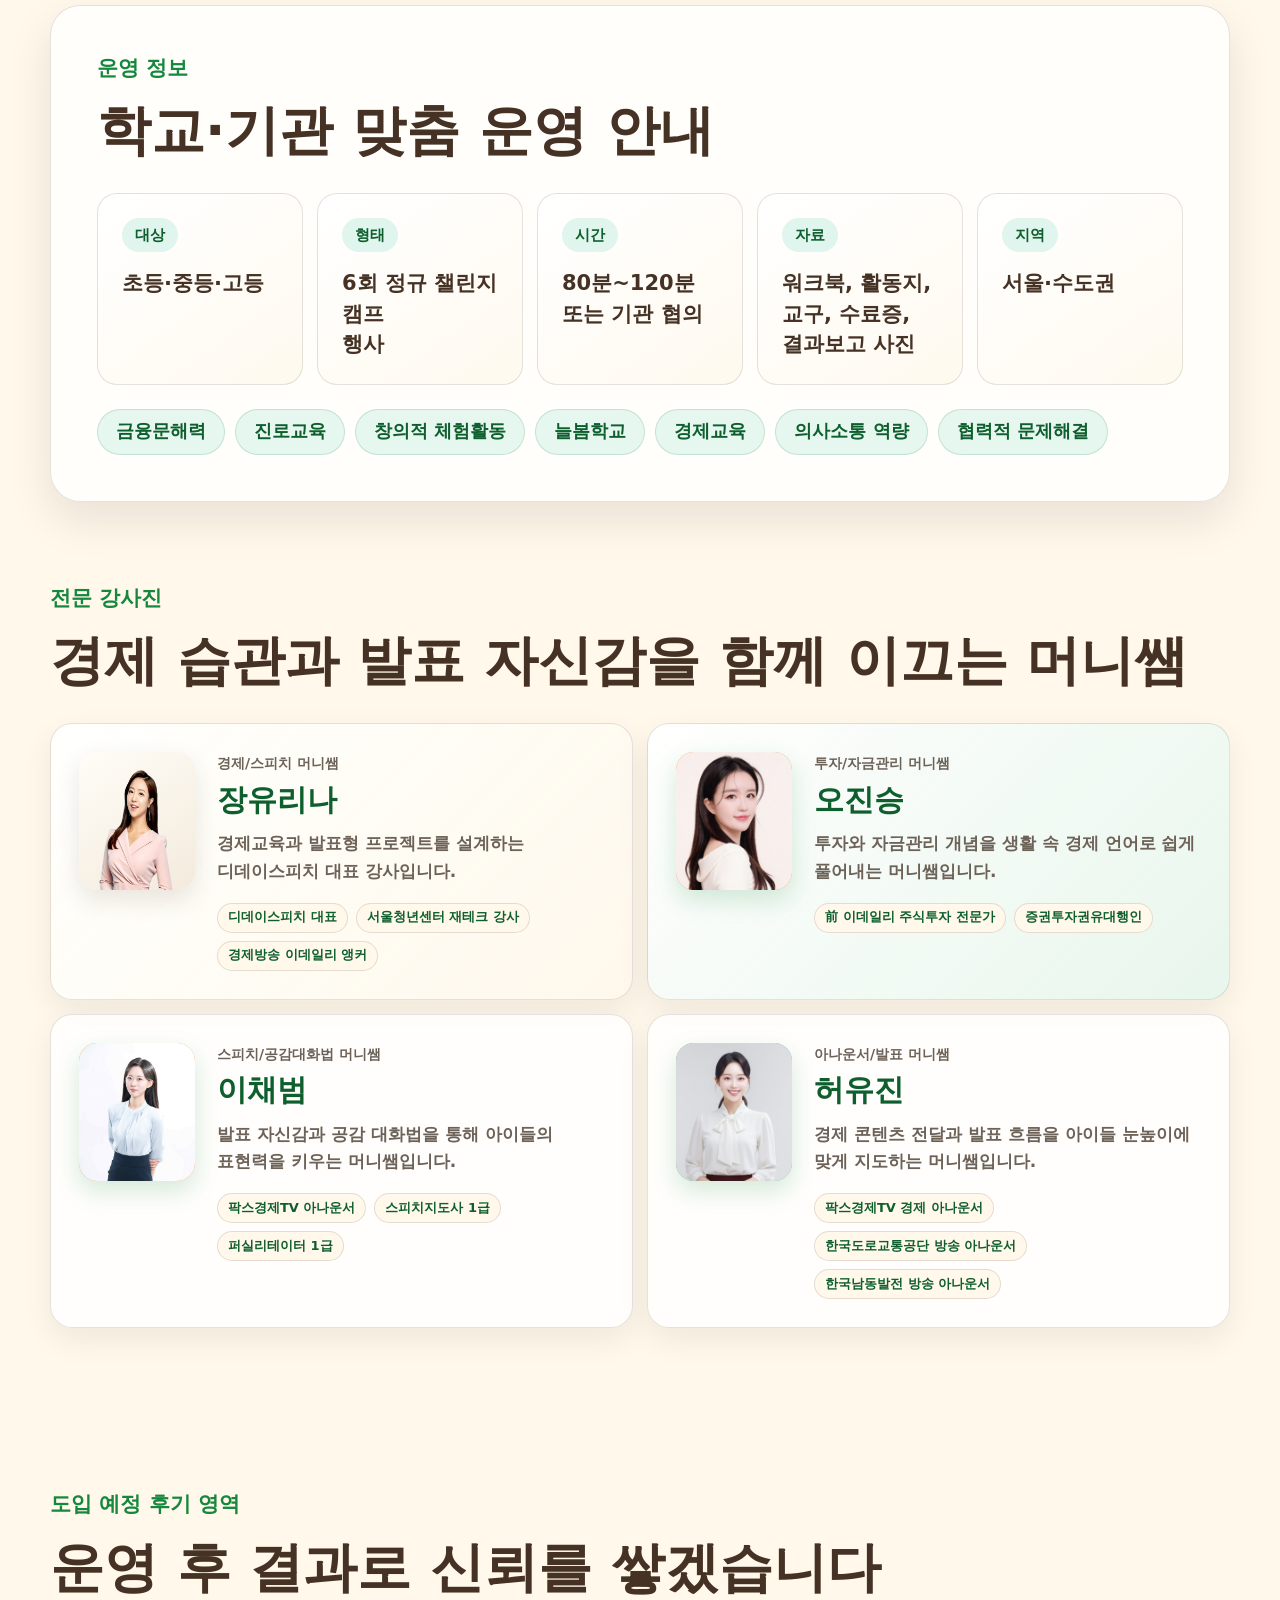
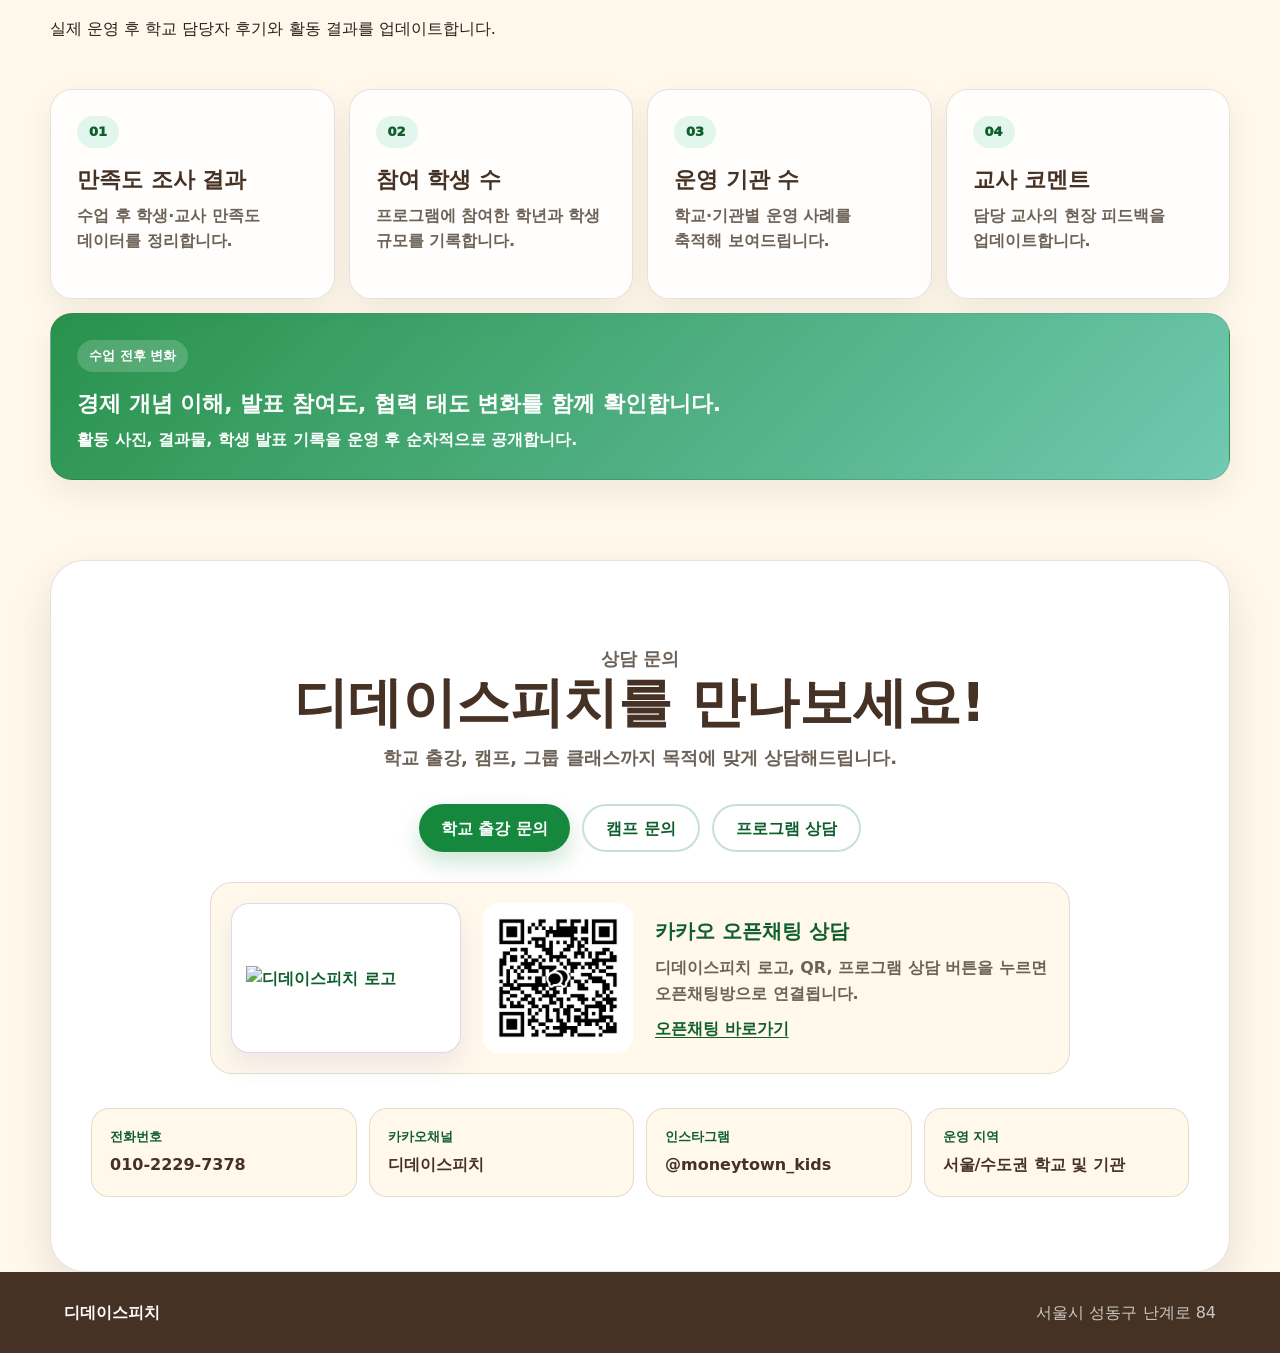
==== commit 7ee681f6: "Add files via upload" ====
--- a/index.html
+++ b/index.html
@@ -13,15 +13,7 @@
   <body>
     <header class="site-header">
       <a class="brand" href="#top" aria-label="머쑥이와 친구들 홈">
-        <span class="brand-logo dday-brand-logo" aria-hidden="true">
-          <span>D DAY</span>
-          <b>디-데이스피치</b>
-          <small>Speech Academy</small>
-        </span>
-        <span>
-          <strong>디데이스피치</strong>
-          <small>스피치·경제교육 전문 기업</small>
-        </span>
+        <img class="brand-logo dday-brand-logo-img" src="./assets/dday-speech-logo.svg" alt="디데이스피치 로고" />
       </a>
       <nav class="nav" aria-label="주요 메뉴">
         <a href="./about.html">회사소개</a>
@@ -555,9 +547,7 @@
         </div>
         <div class="kakao-consult">
           <a class="dday-logo-link" href="https://open.kakao.com/o/sc5iolvi" target="_blank" rel="noopener" aria-label="디데이스피치 오픈채팅 바로가기">
-            <span class="dday-mark">D DAY</span>
-            <strong>디-데이스피치</strong>
-            <small>Speech Academy</small>
+            <img class="dday-contact-logo" src="./assets/dday-speech-logo.svg" alt="디데이스피치 로고" />
           </a>
           <img src="./mussook-kakao-qr.png" alt="디데이스피치 카카오 오픈채팅 QR" />
           <div>
--- a/styles.css
+++ b/styles.css
@@ -61,52 +61,18 @@
   display: flex;
   align-items: center;
   gap: 12px;
-  min-width: 300px;
+  min-width: 250px;
 }
 
 .brand-logo {
-  width: 118px;
-  height: 58px;
+  width: 230px;
+  height: 76px;
   flex: 0 0 auto;
-}
-
-.dday-brand-logo {
-  display: grid;
-  align-content: center;
-  color: #655499;
-  text-align: center;
-  background: #fff;
-  border: 1px solid rgba(101, 84, 153, 0.24);
-  border-radius: 14px;
-  box-shadow: 0 10px 22px rgba(101, 84, 153, 0.1);
-}
-
-.dday-brand-logo span {
+  object-fit: contain;
+}
+
+.dday-brand-logo-img {
   display: block;
-  color: #655499;
-  font-size: 13px;
-  font-weight: 950;
-  line-height: 1;
-}
-
-.dday-brand-logo b {
-  display: block;
-  margin-top: 4px;
-  color: #655499;
-  font-size: 15px;
-  font-weight: 950;
-  line-height: 1;
-}
-
-.dday-brand-logo small {
-  display: block;
-  margin-top: 4px;
-  color: #655499;
-  font-size: 7px;
-  font-weight: 950;
-  line-height: 1;
-  letter-spacing: 0.14em;
-  text-transform: uppercase;
 }
 
 .brand strong,
@@ -1769,7 +1735,7 @@
 
 .kakao-consult {
   display: grid;
-  grid-template-columns: 180px 150px minmax(0, 1fr);
+  grid-template-columns: 230px 150px minmax(0, 1fr);
   gap: 22px;
   align-items: center;
   max-width: 860px;
@@ -1782,11 +1748,10 @@
 }
 
 .kakao-consult .dday-logo-link {
-  display: grid;
-  align-content: center;
+  display: flex;
+  align-items: center;
   min-height: 150px;
-  padding: 18px;
-  text-align: center;
+  padding: 14px;
   text-decoration: none;
   background: #fff;
   border: 1px solid rgba(101, 84, 153, 0.22);
@@ -1794,30 +1759,15 @@
   box-shadow: 0 12px 24px rgba(101, 84, 153, 0.1);
 }
 
-.kakao-consult .dday-logo-link .dday-mark {
-  color: #655499;
-  font-size: 25px;
-  font-weight: 950;
-  letter-spacing: 0.02em;
-}
-
-.kakao-consult .dday-logo-link strong {
-  margin-top: 6px;
-  color: #655499;
-  font-size: 20px;
-  font-weight: 950;
-}
-
-.kakao-consult .dday-logo-link small {
-  margin-top: 7px;
-  color: rgba(101, 84, 153, 0.58);
-  font-size: 12px;
-  font-weight: 850;
-  text-transform: uppercase;
-  letter-spacing: 0.16em;
-}
-
-.kakao-consult img {
+.kakao-consult .dday-contact-logo {
+  width: 100%;
+  height: auto;
+  object-fit: contain;
+  background: transparent;
+  border-radius: 0;
+}
+
+.kakao-consult > img {
   width: 150px;
   height: 150px;
   object-fit: contain;
@@ -2044,8 +1994,8 @@
   }
 
   .brand-logo {
-    width: 108px;
-    height: 48px;
+    width: 190px;
+    height: 62px;
   }
 
   .brand strong {
@@ -2123,8 +2073,8 @@
   }
 
   .brand-logo {
-    width: 102px;
-    height: 42px;
+    width: 168px;
+    height: 56px;
   }
 
   .brand strong {
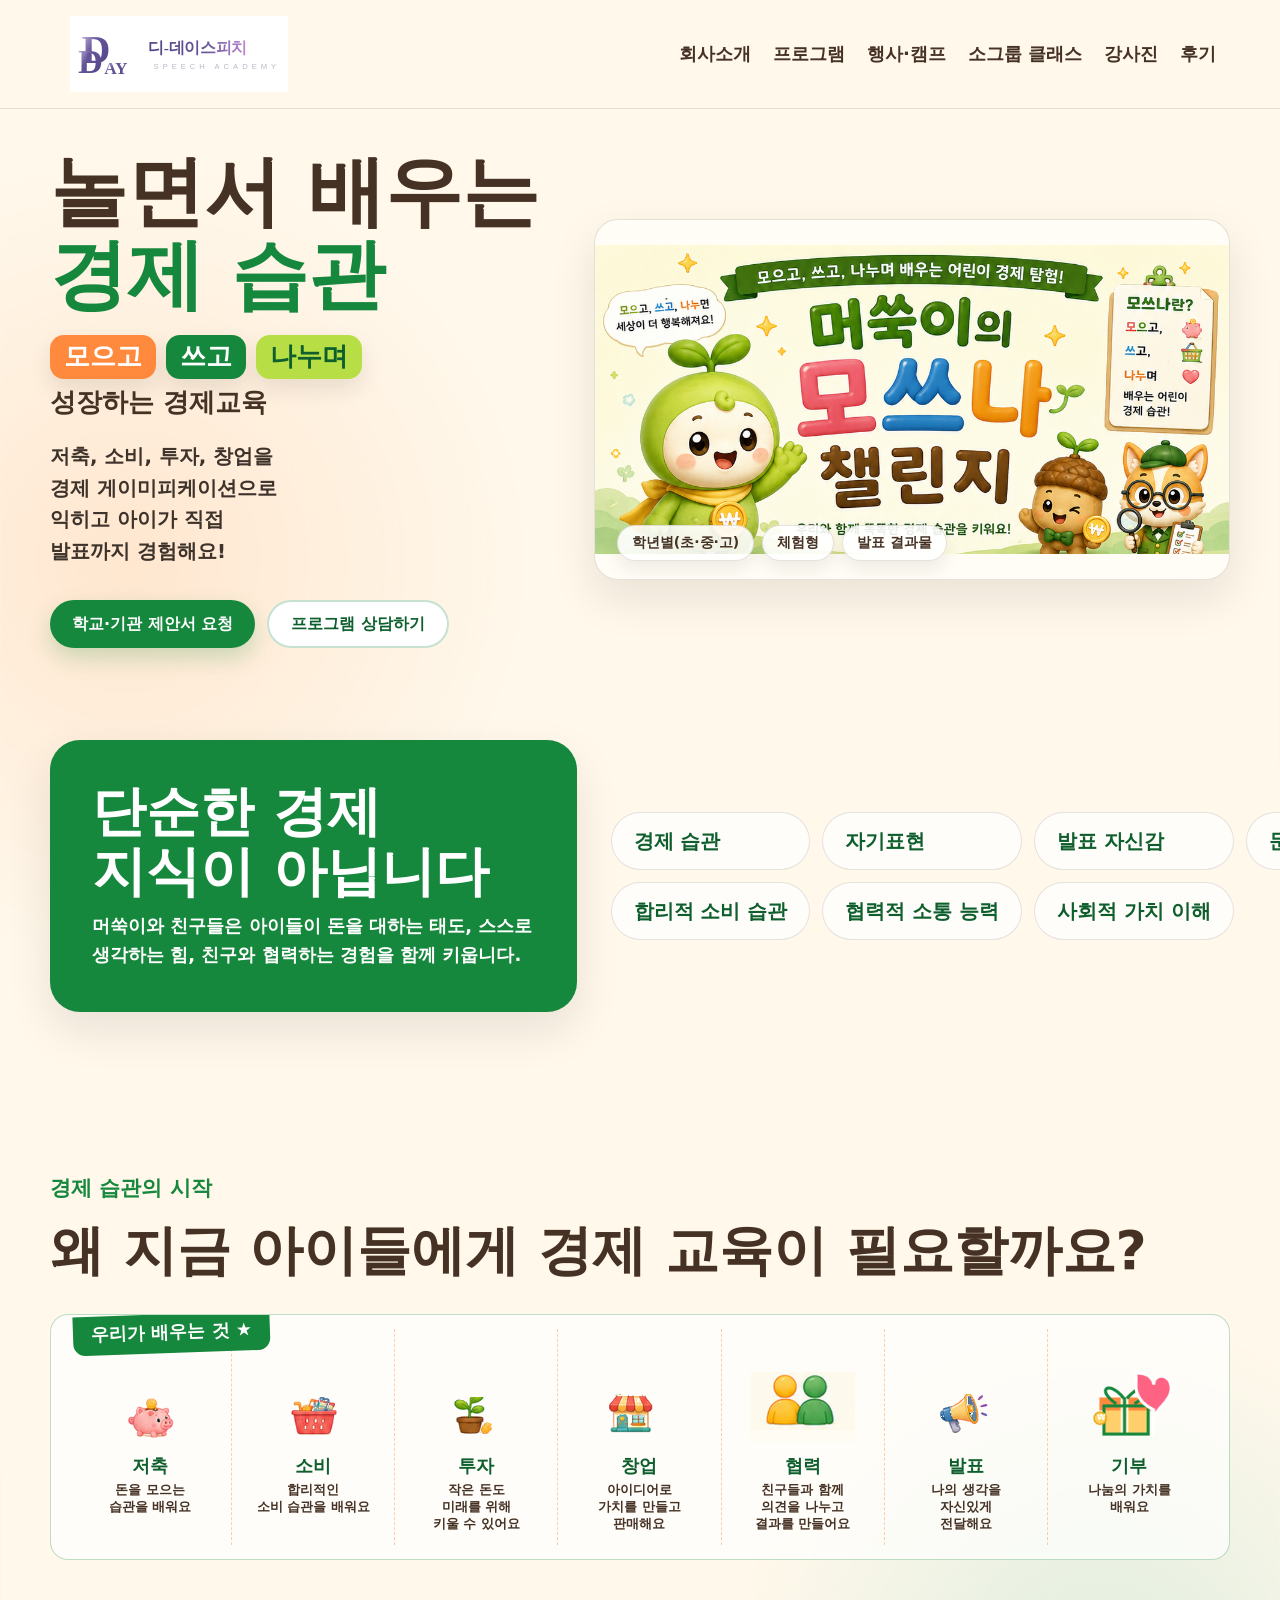
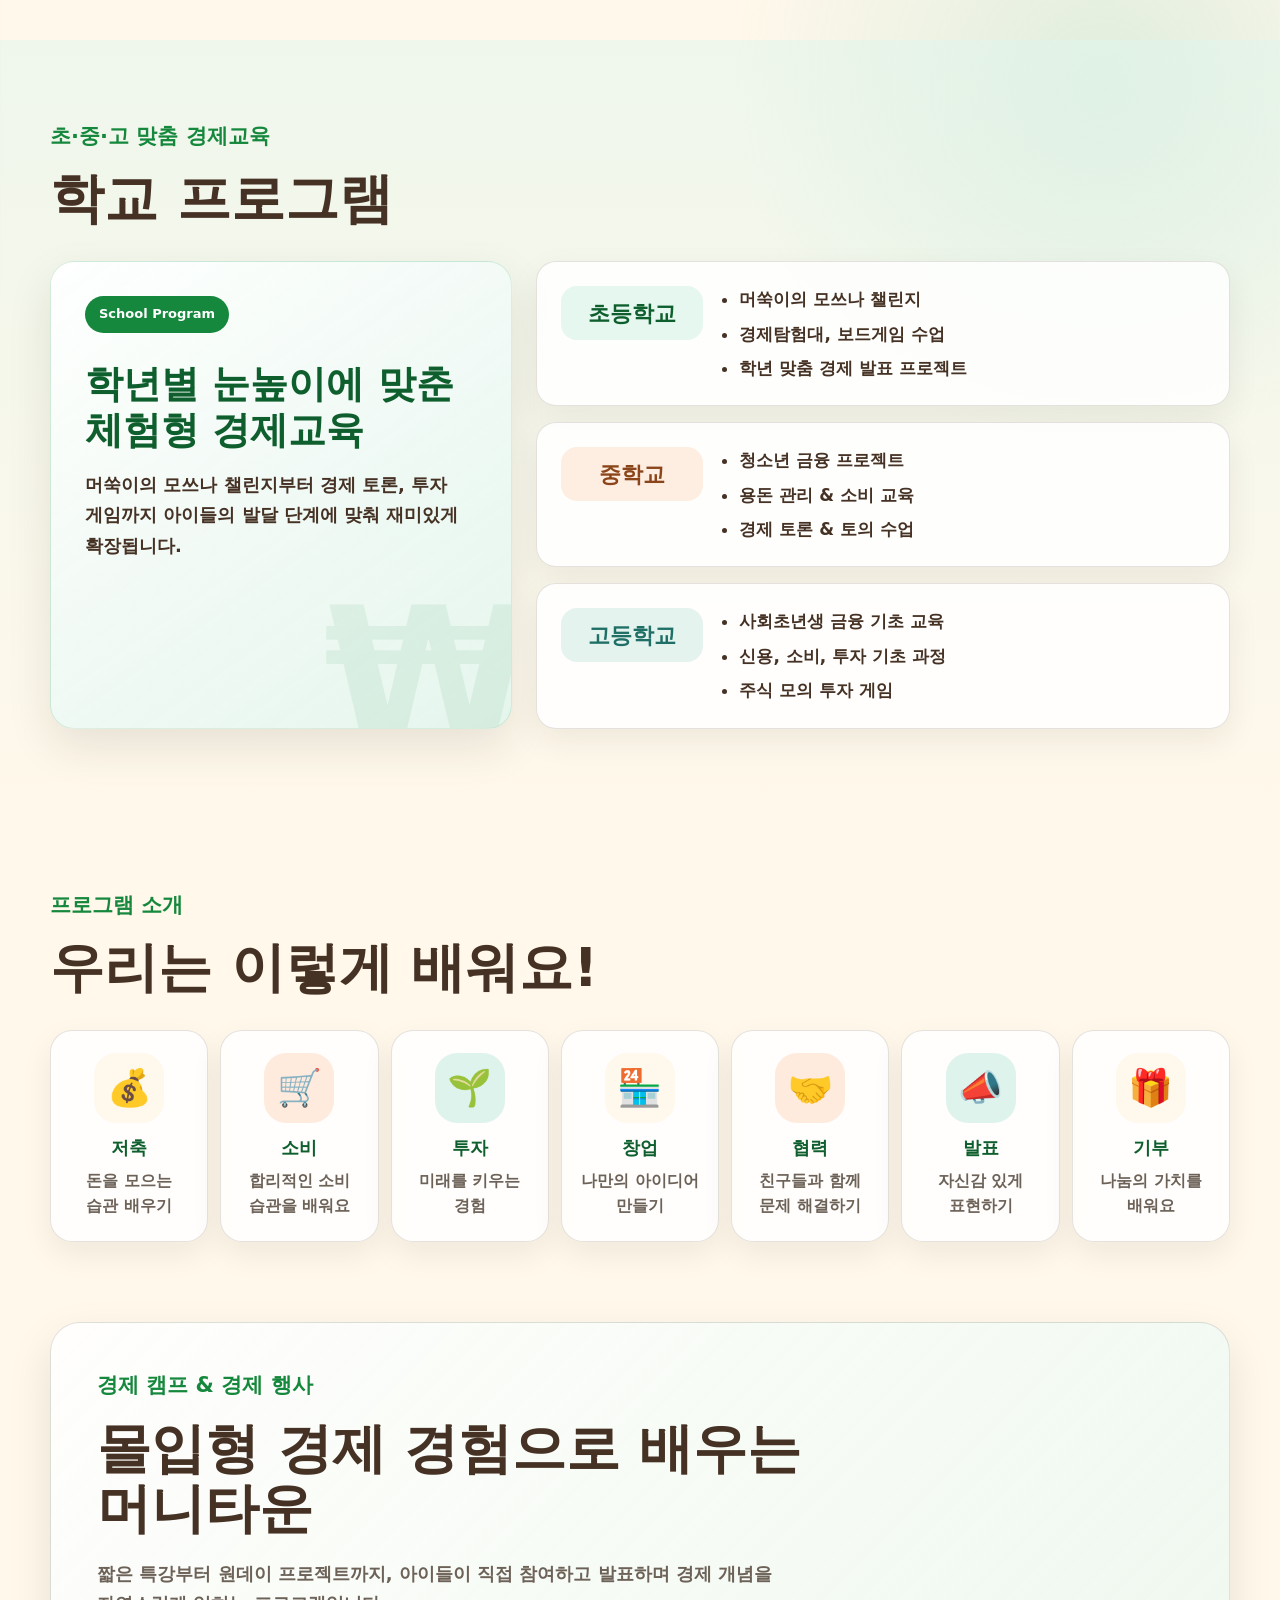
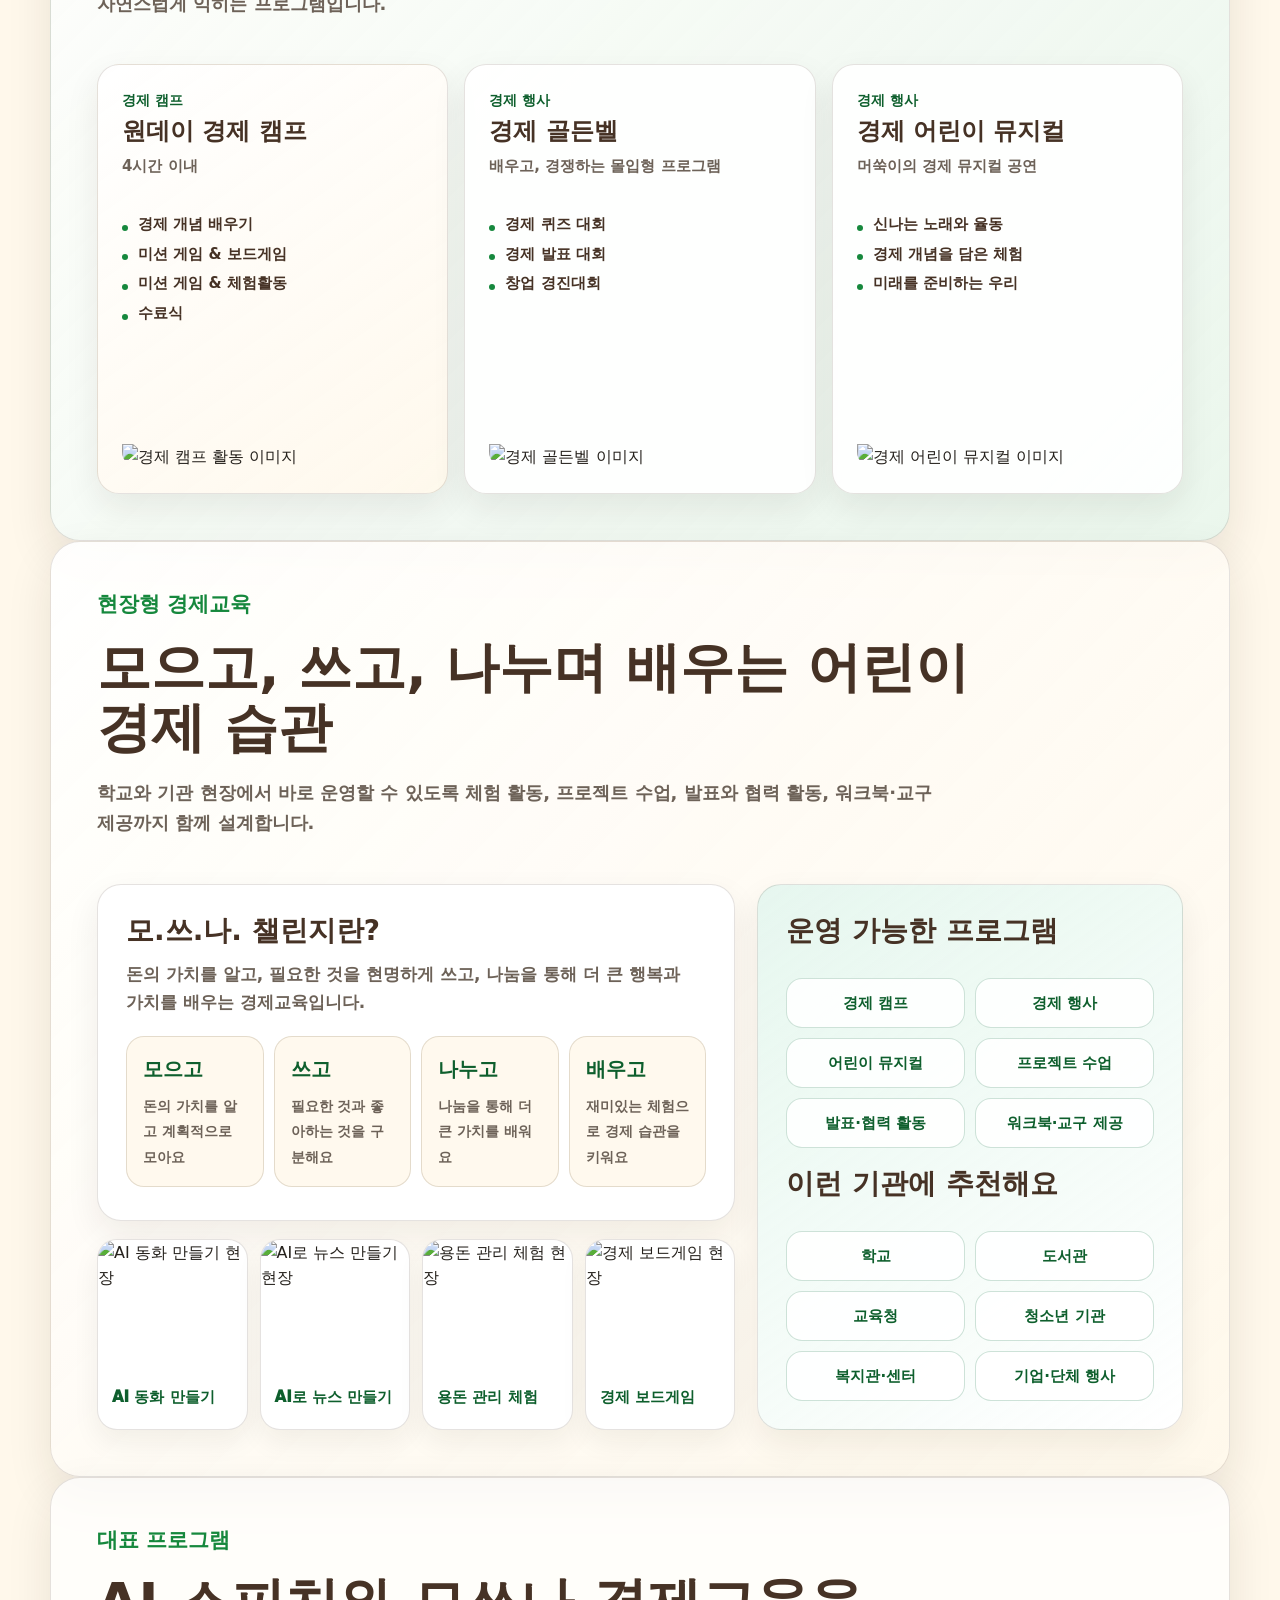
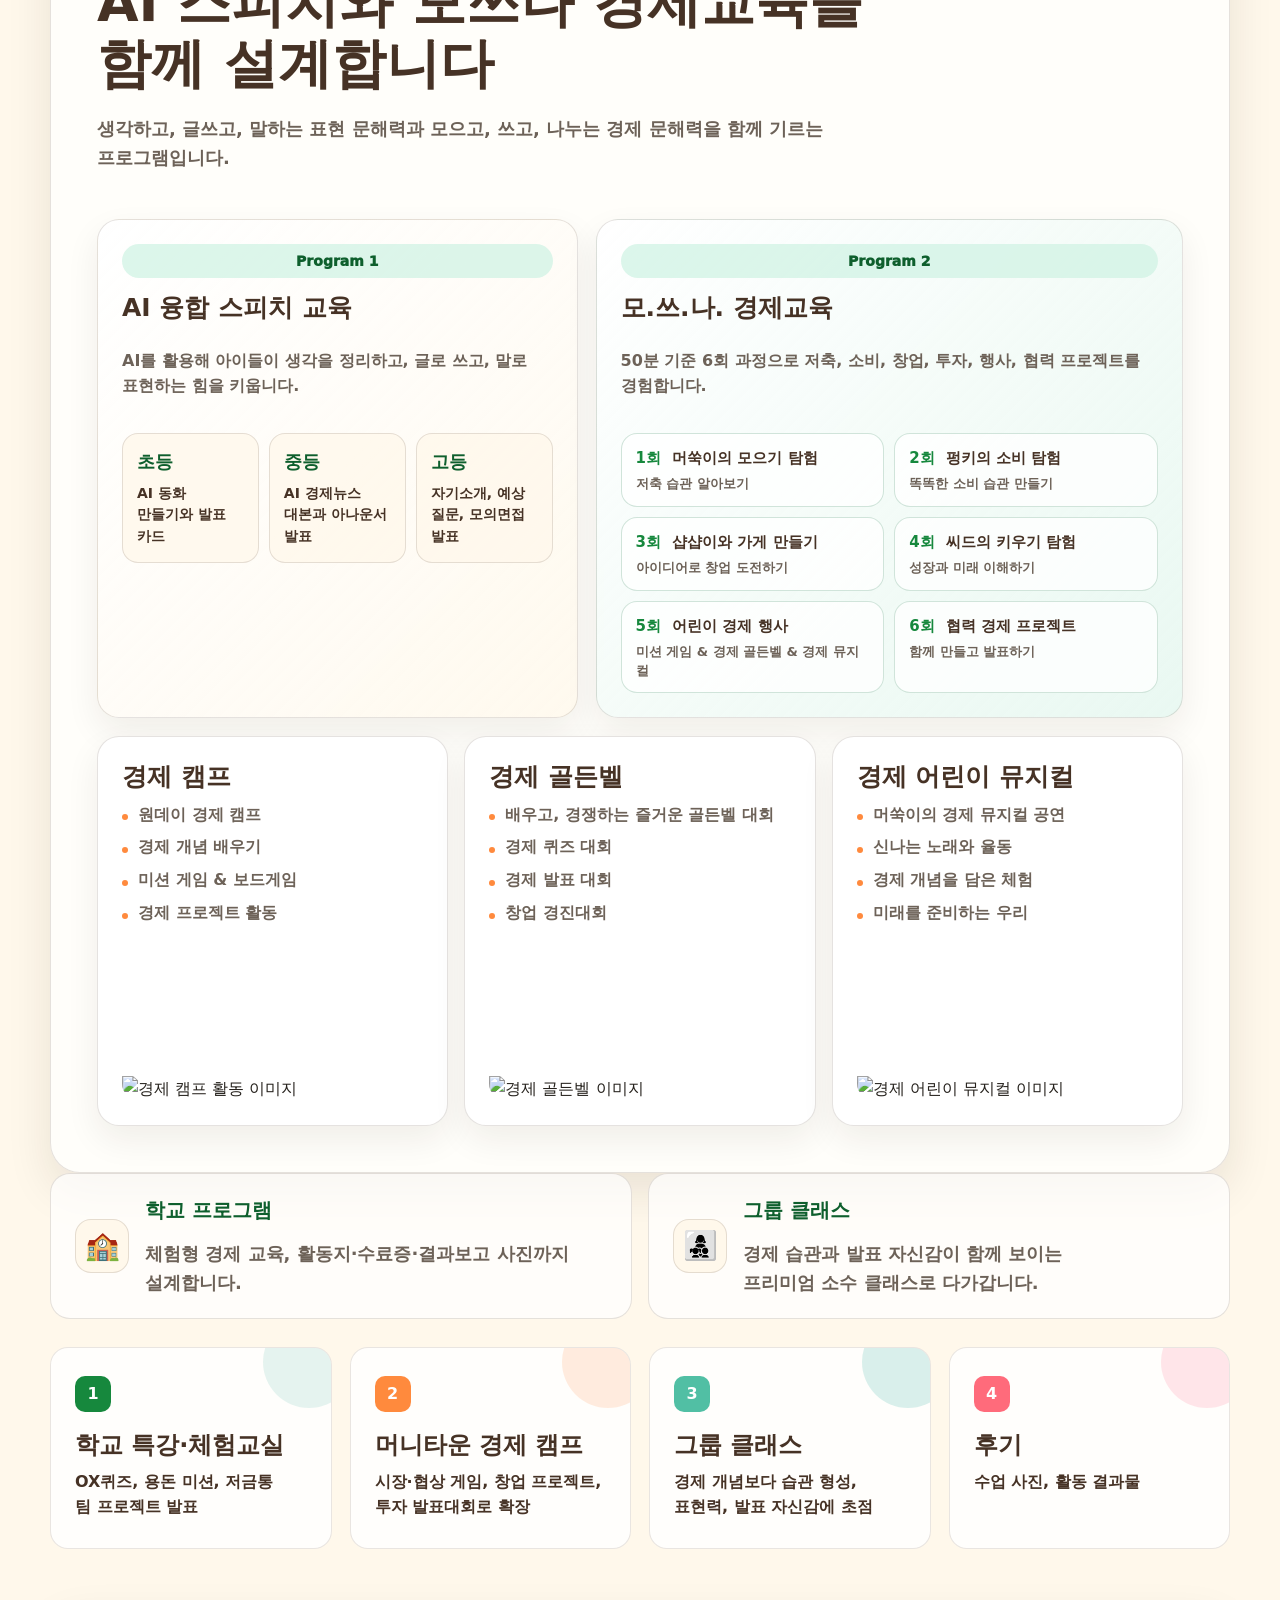
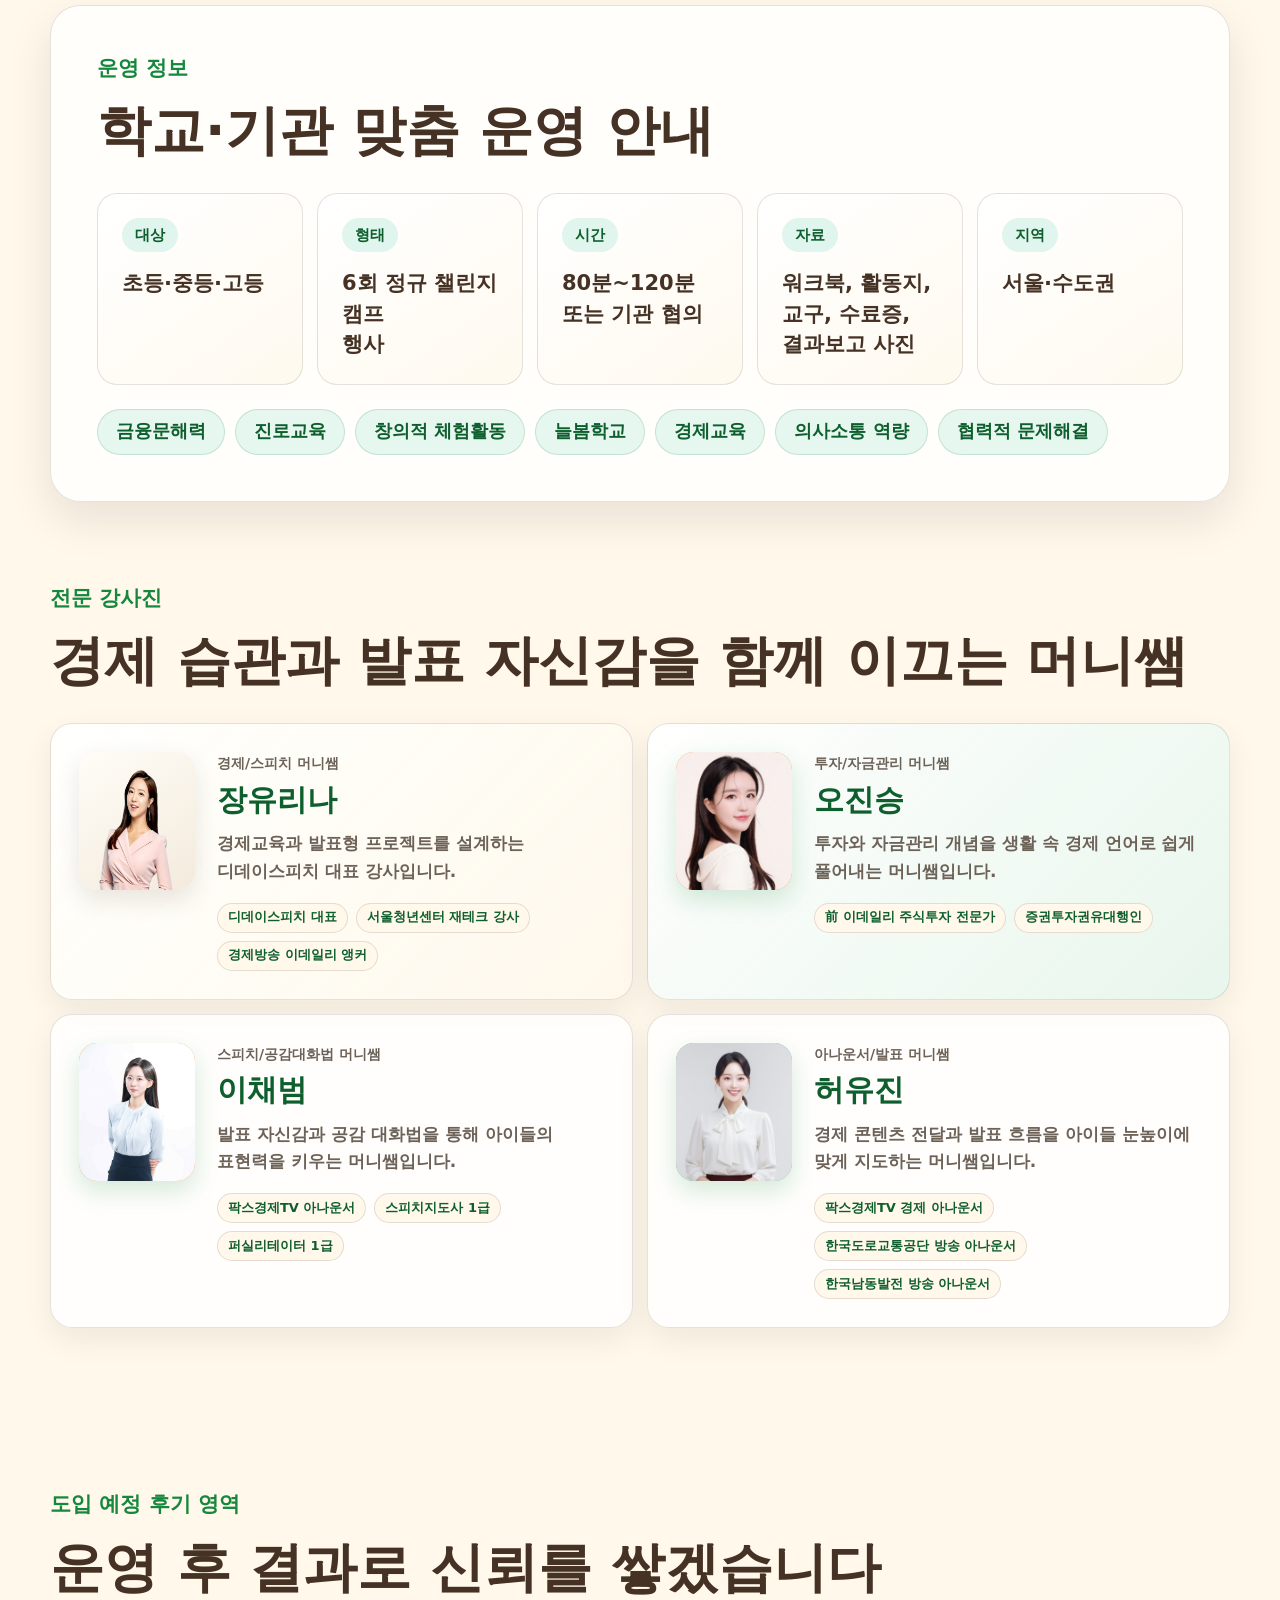
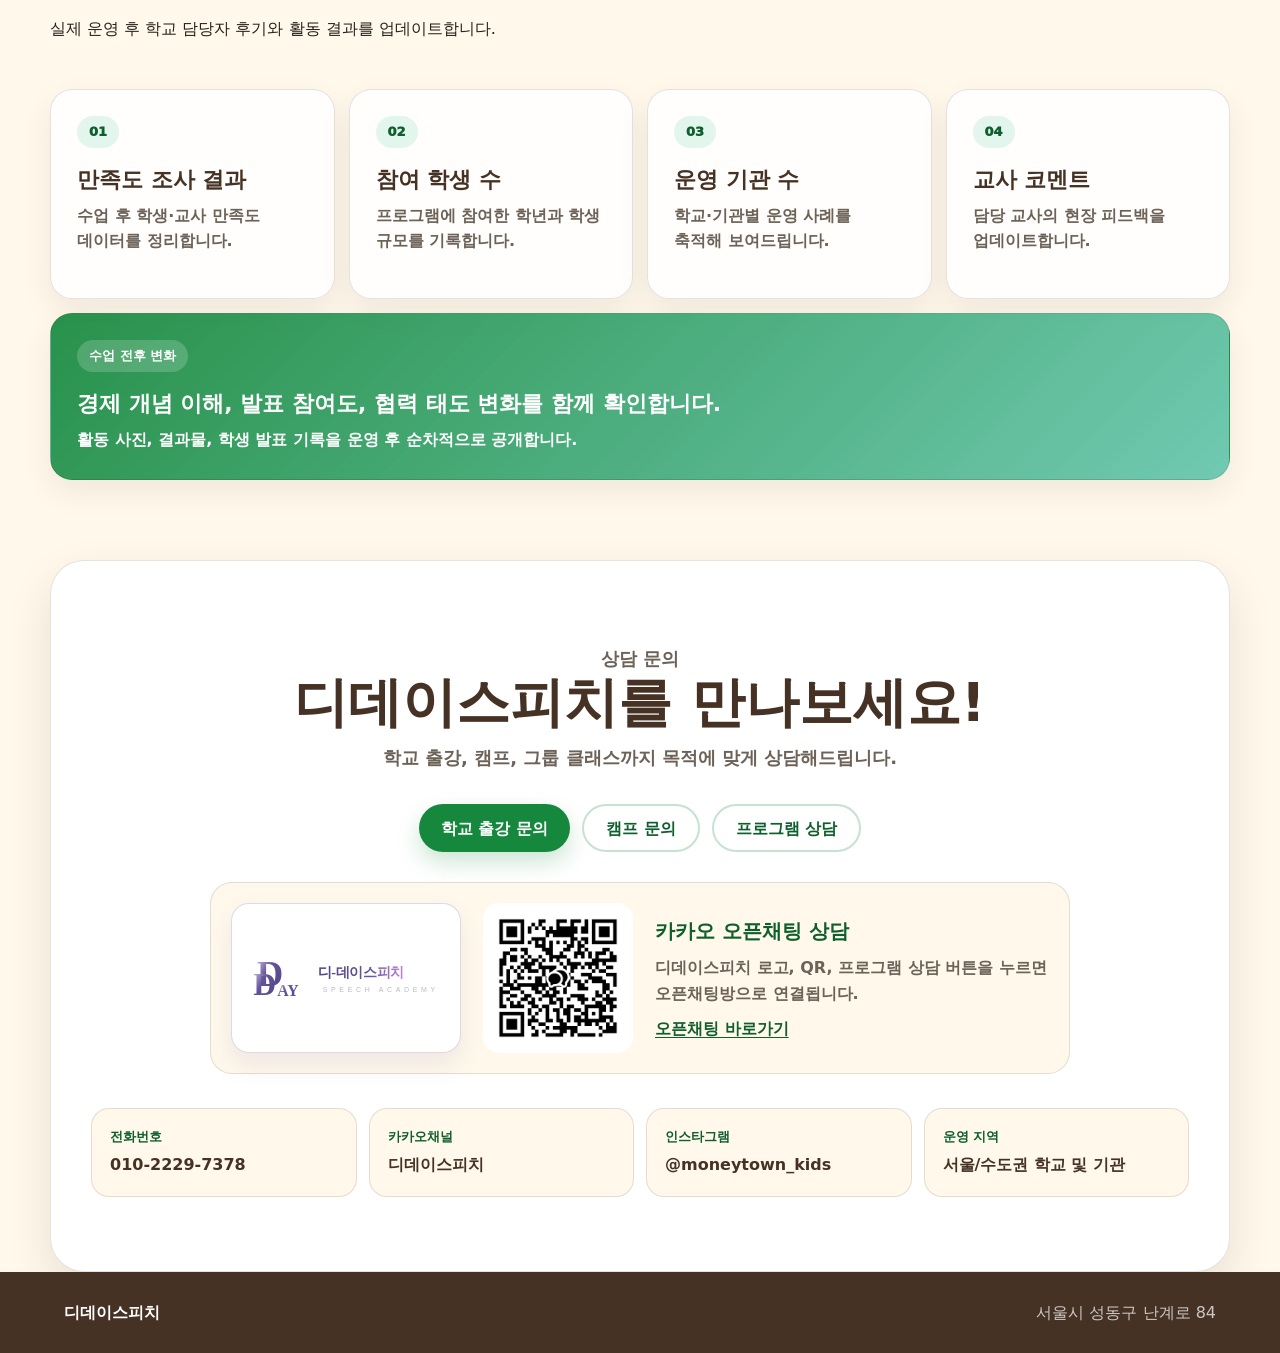
==== commit c605627f: "Add files via upload" ====
--- a/index.html
+++ b/index.html
@@ -8,12 +8,13 @@
       name="description"
       content="머쑥이와 친구들과 함께 경제 미션을 해결하며 똑똑한 돈 습관과 발표 자신감을 키우는 어린이 경제 교육 프로그램입니다."
     />
+    <meta name="google-site-verification" content="aSOsl803Depl-JSzdXr8PmZHhG_Gw1YqfLBDtm7BzK4" />
     <link rel="stylesheet" href="./styles.css" />
   </head>
   <body>
     <header class="site-header">
       <a class="brand" href="#top" aria-label="머쑥이와 친구들 홈">
-        <img class="brand-logo dday-brand-logo-img" src="./assets/dday-speech-logo.svg" alt="디데이스피치 로고" />
+        <img class="brand-logo dday-brand-logo-img" src="./dday-speech-logo.svg" alt="디데이스피치 로고" />
       </a>
       <nav class="nav" aria-label="주요 메뉴">
         <a href="./about.html">회사소개</a>
@@ -547,7 +548,7 @@
         </div>
         <div class="kakao-consult">
           <a class="dday-logo-link" href="https://open.kakao.com/o/sc5iolvi" target="_blank" rel="noopener" aria-label="디데이스피치 오픈채팅 바로가기">
-            <img class="dday-contact-logo" src="./assets/dday-speech-logo.svg" alt="디데이스피치 로고" />
+            <img class="dday-contact-logo" src="./dday-speech-logo.svg" alt="디데이스피치 로고" />
           </a>
           <img src="./mussook-kakao-qr.png" alt="디데이스피치 카카오 오픈채팅 QR" />
           <div>
